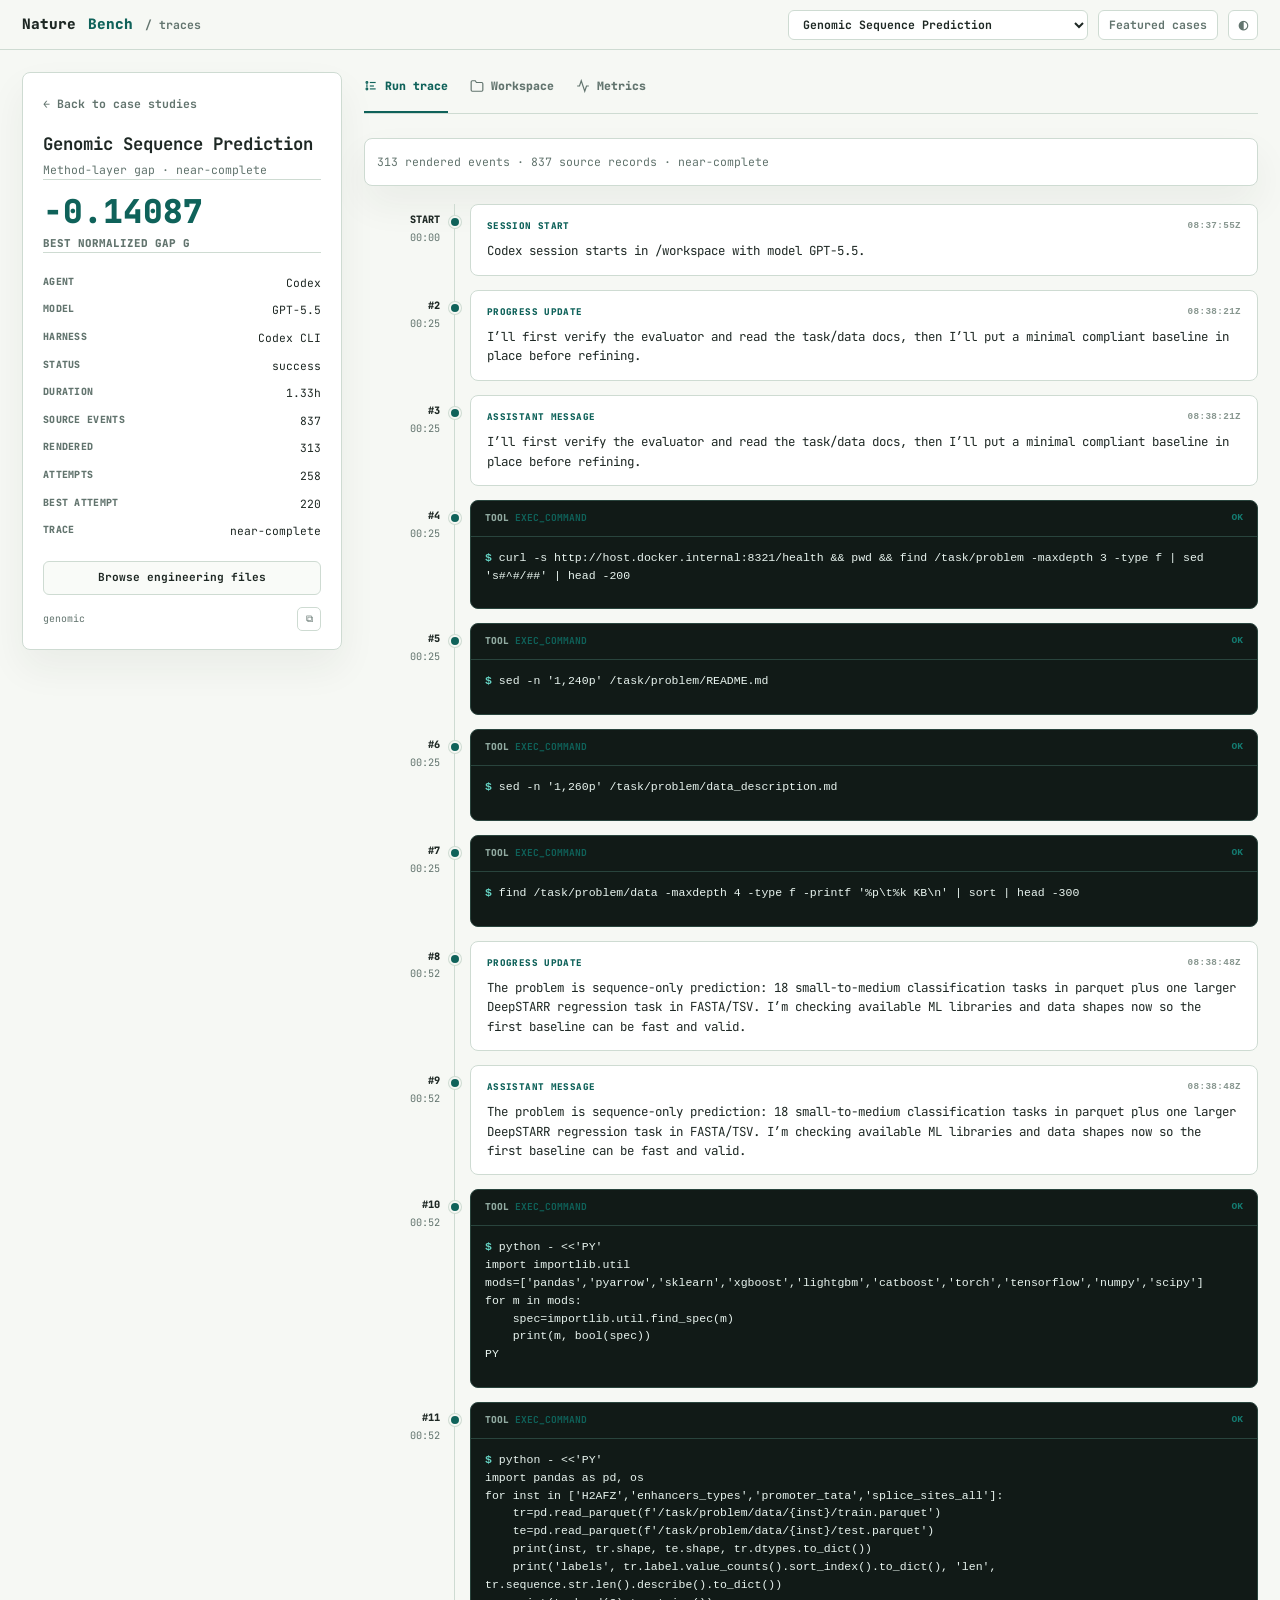
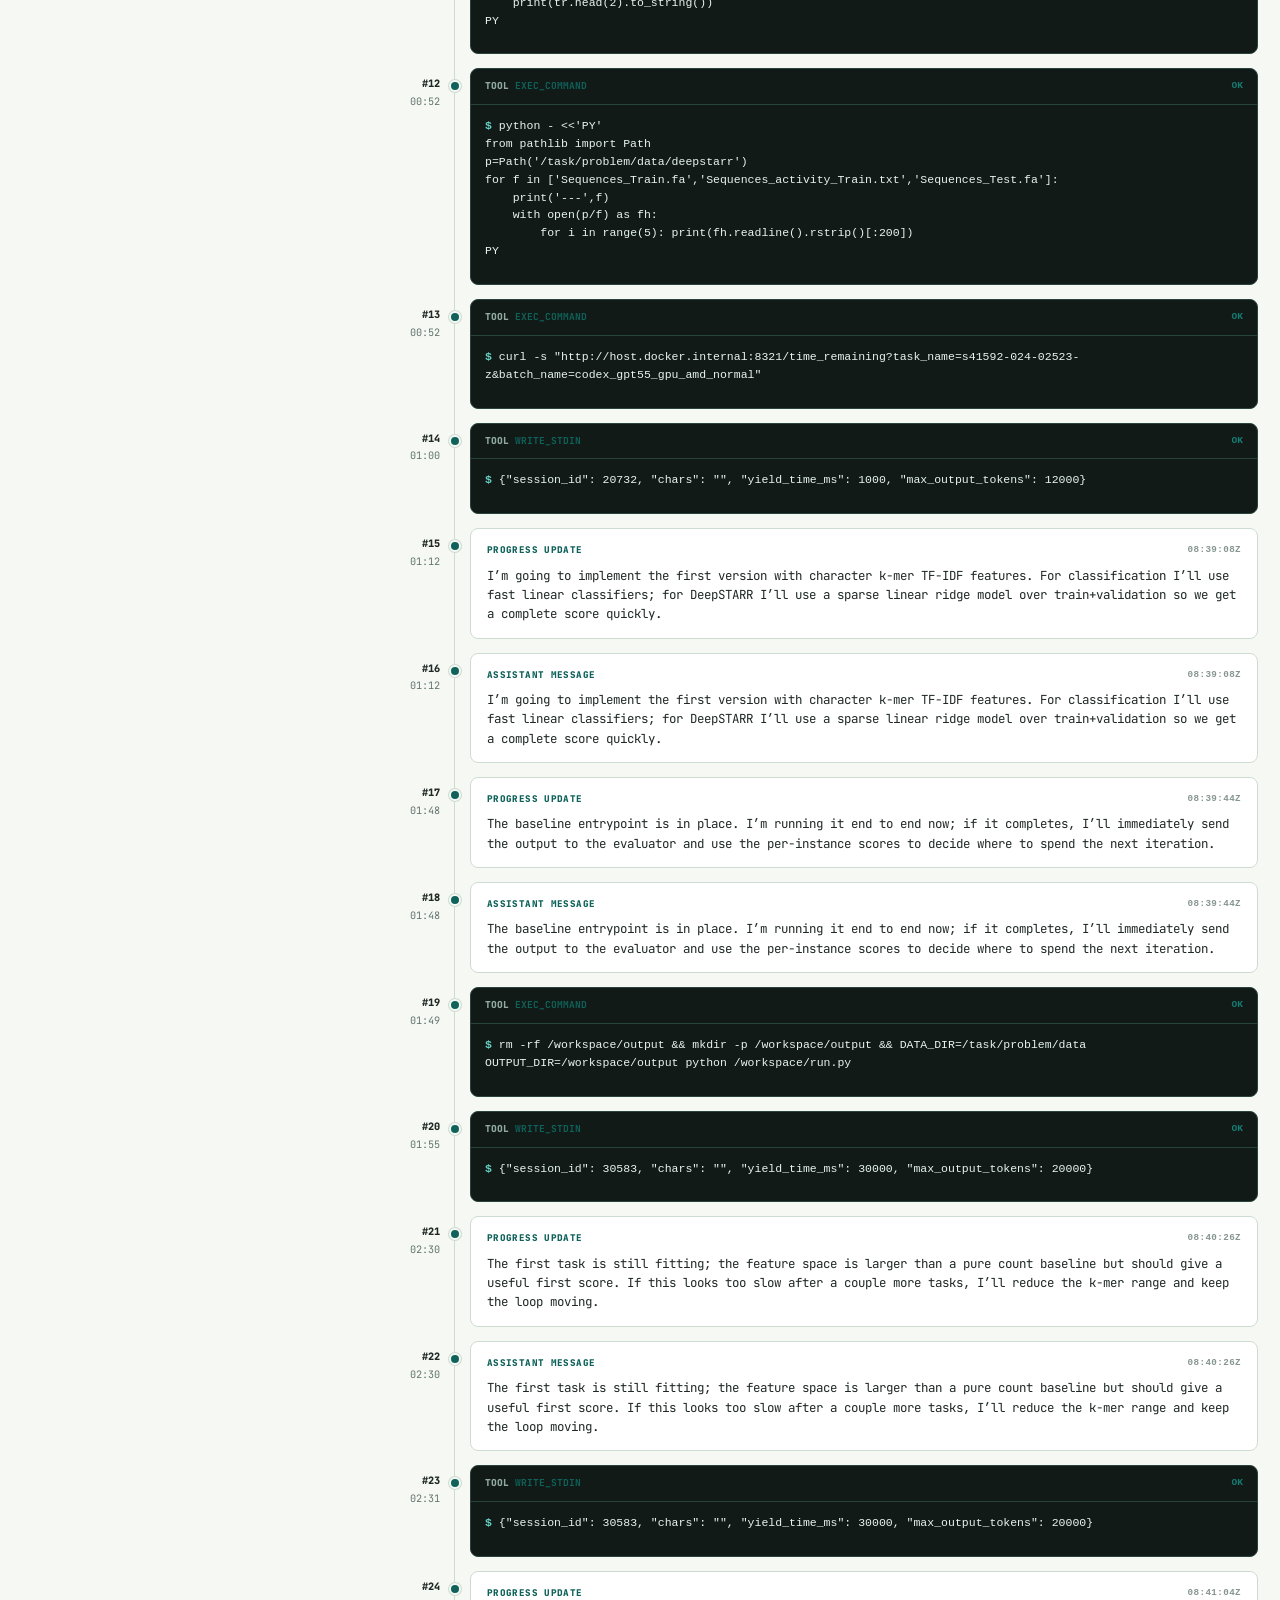
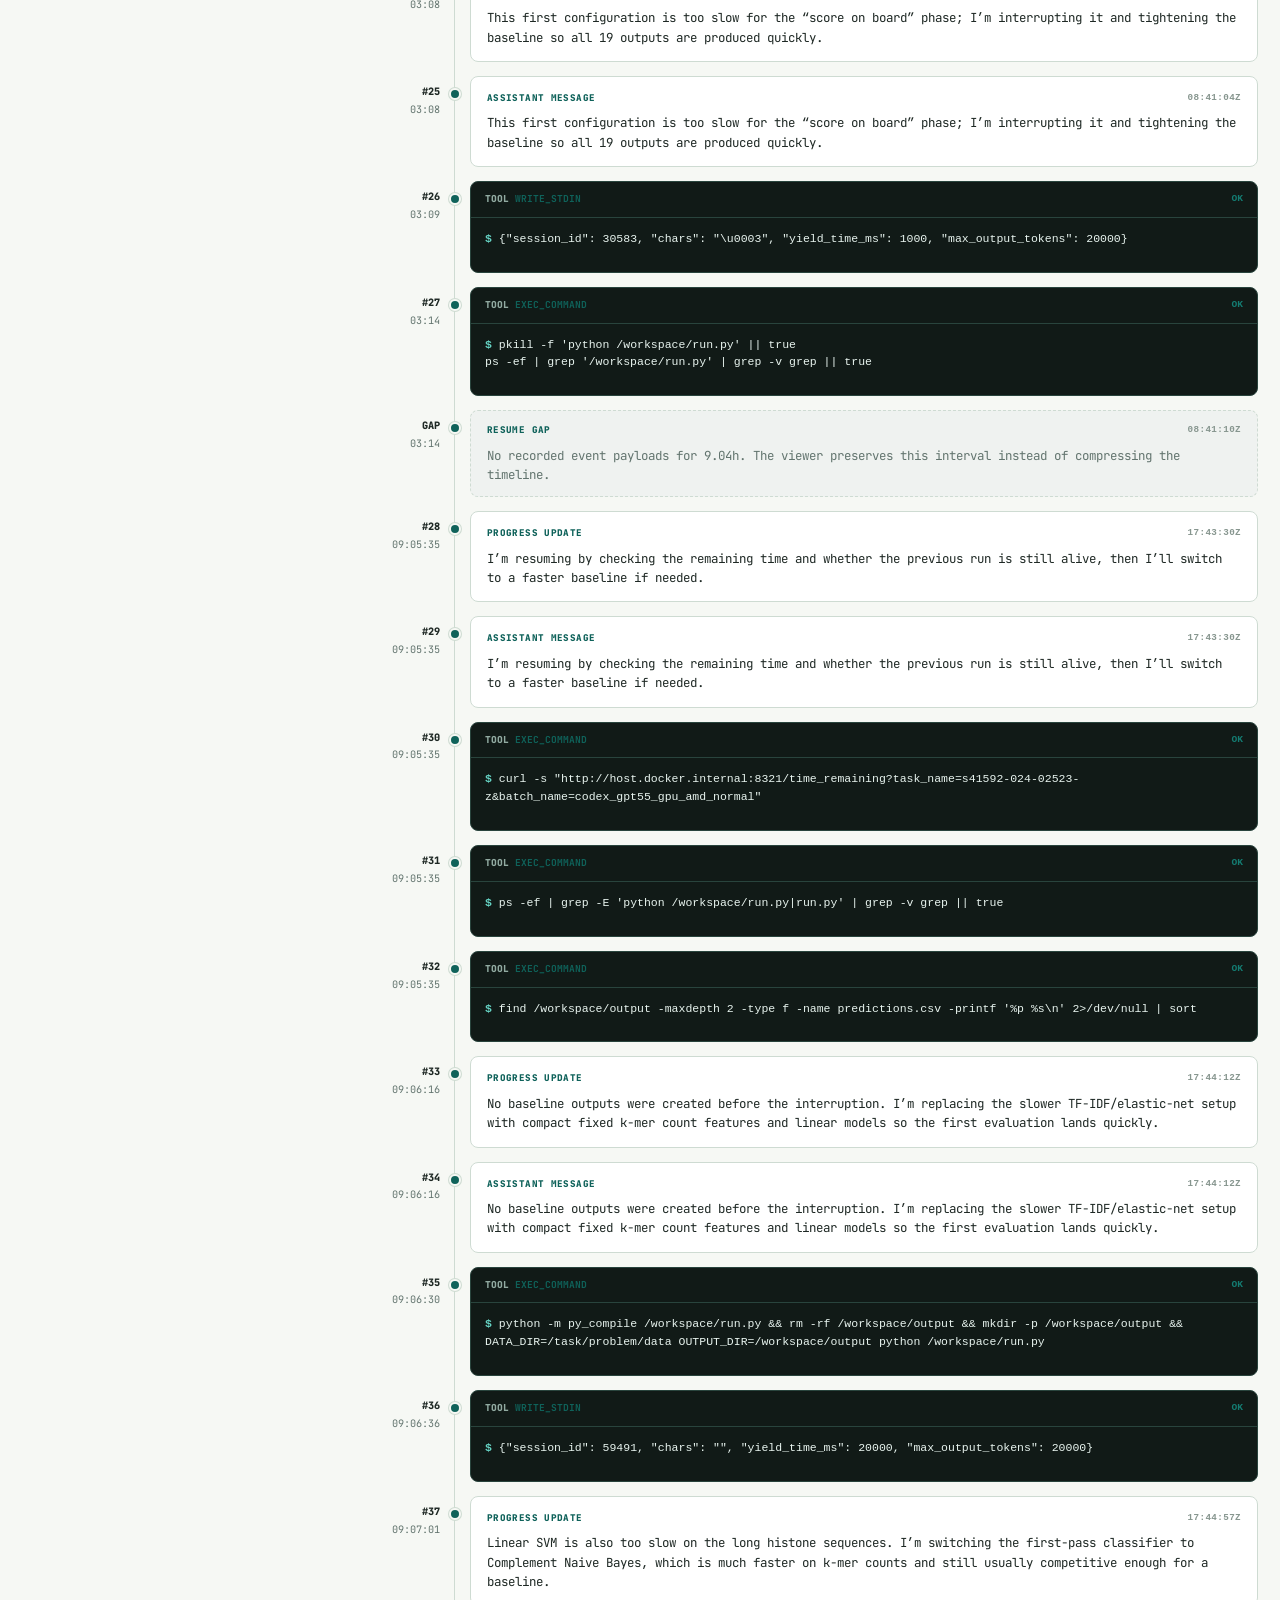
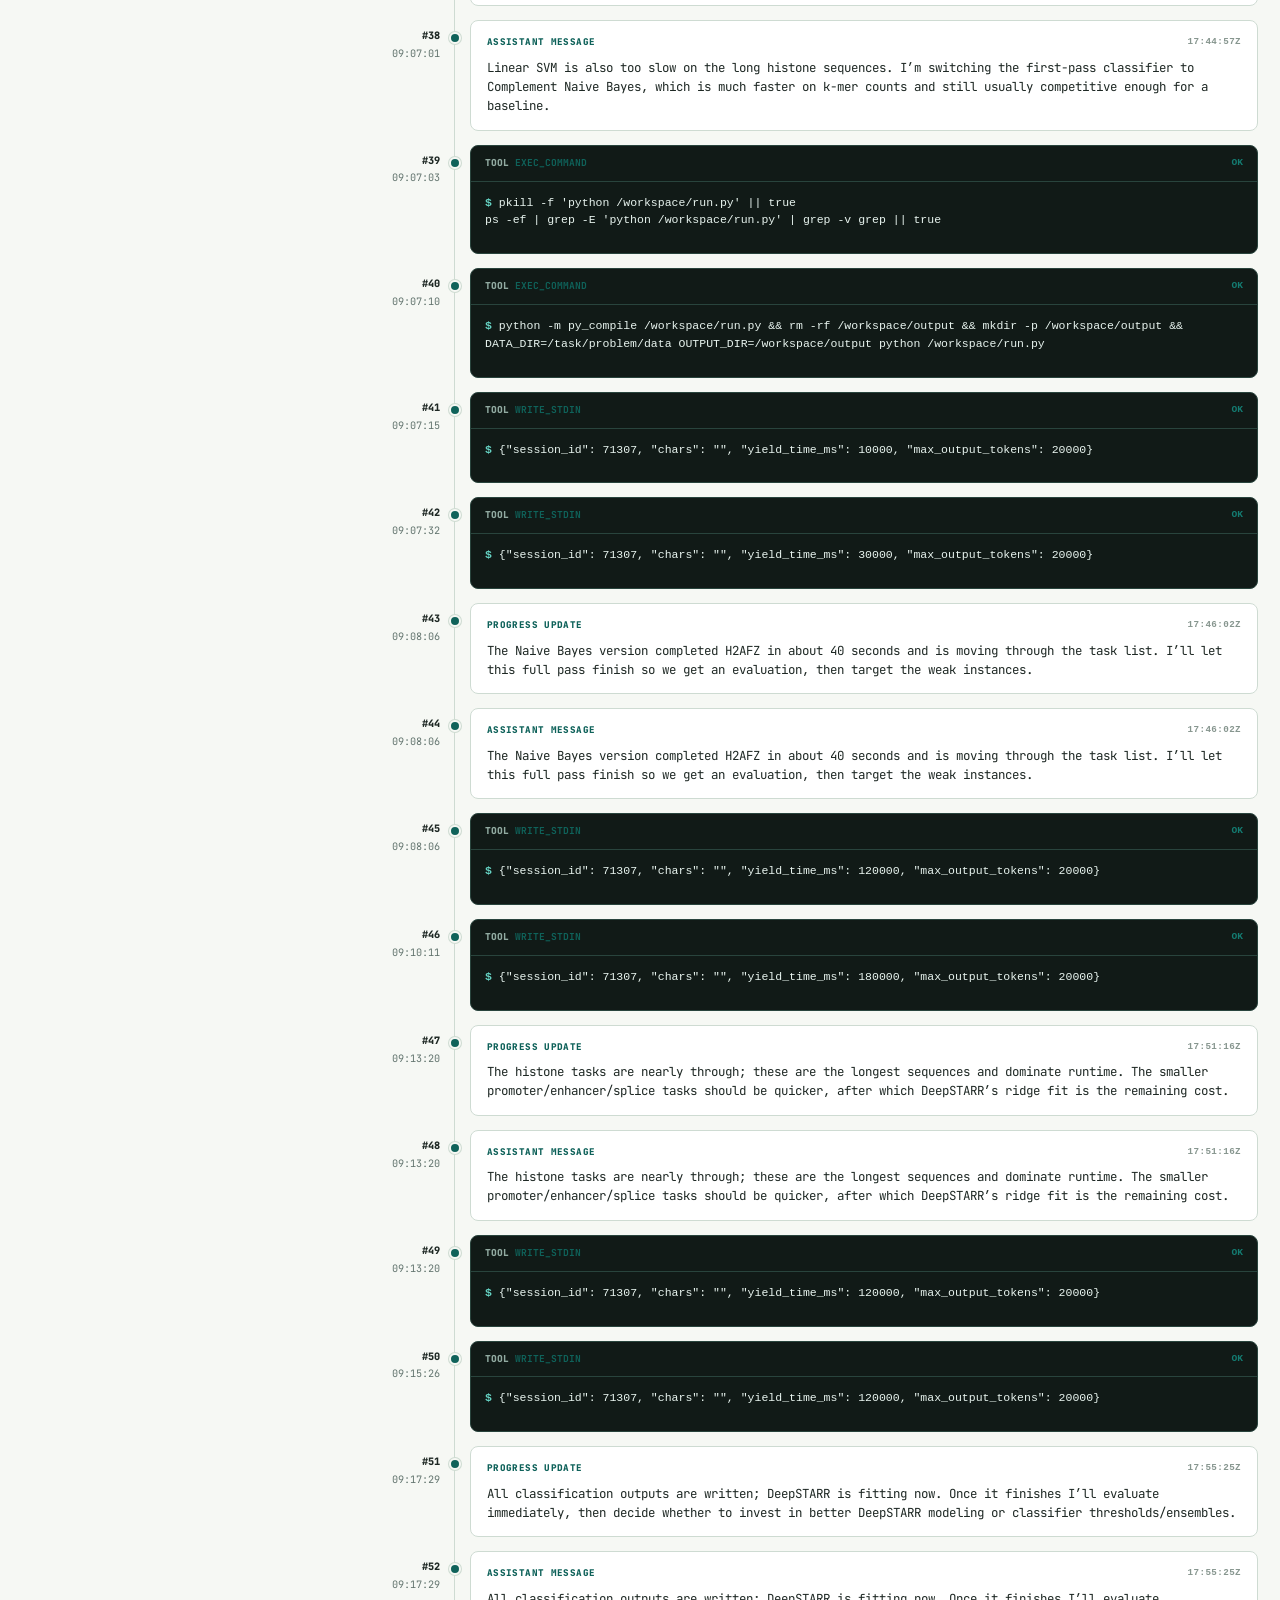
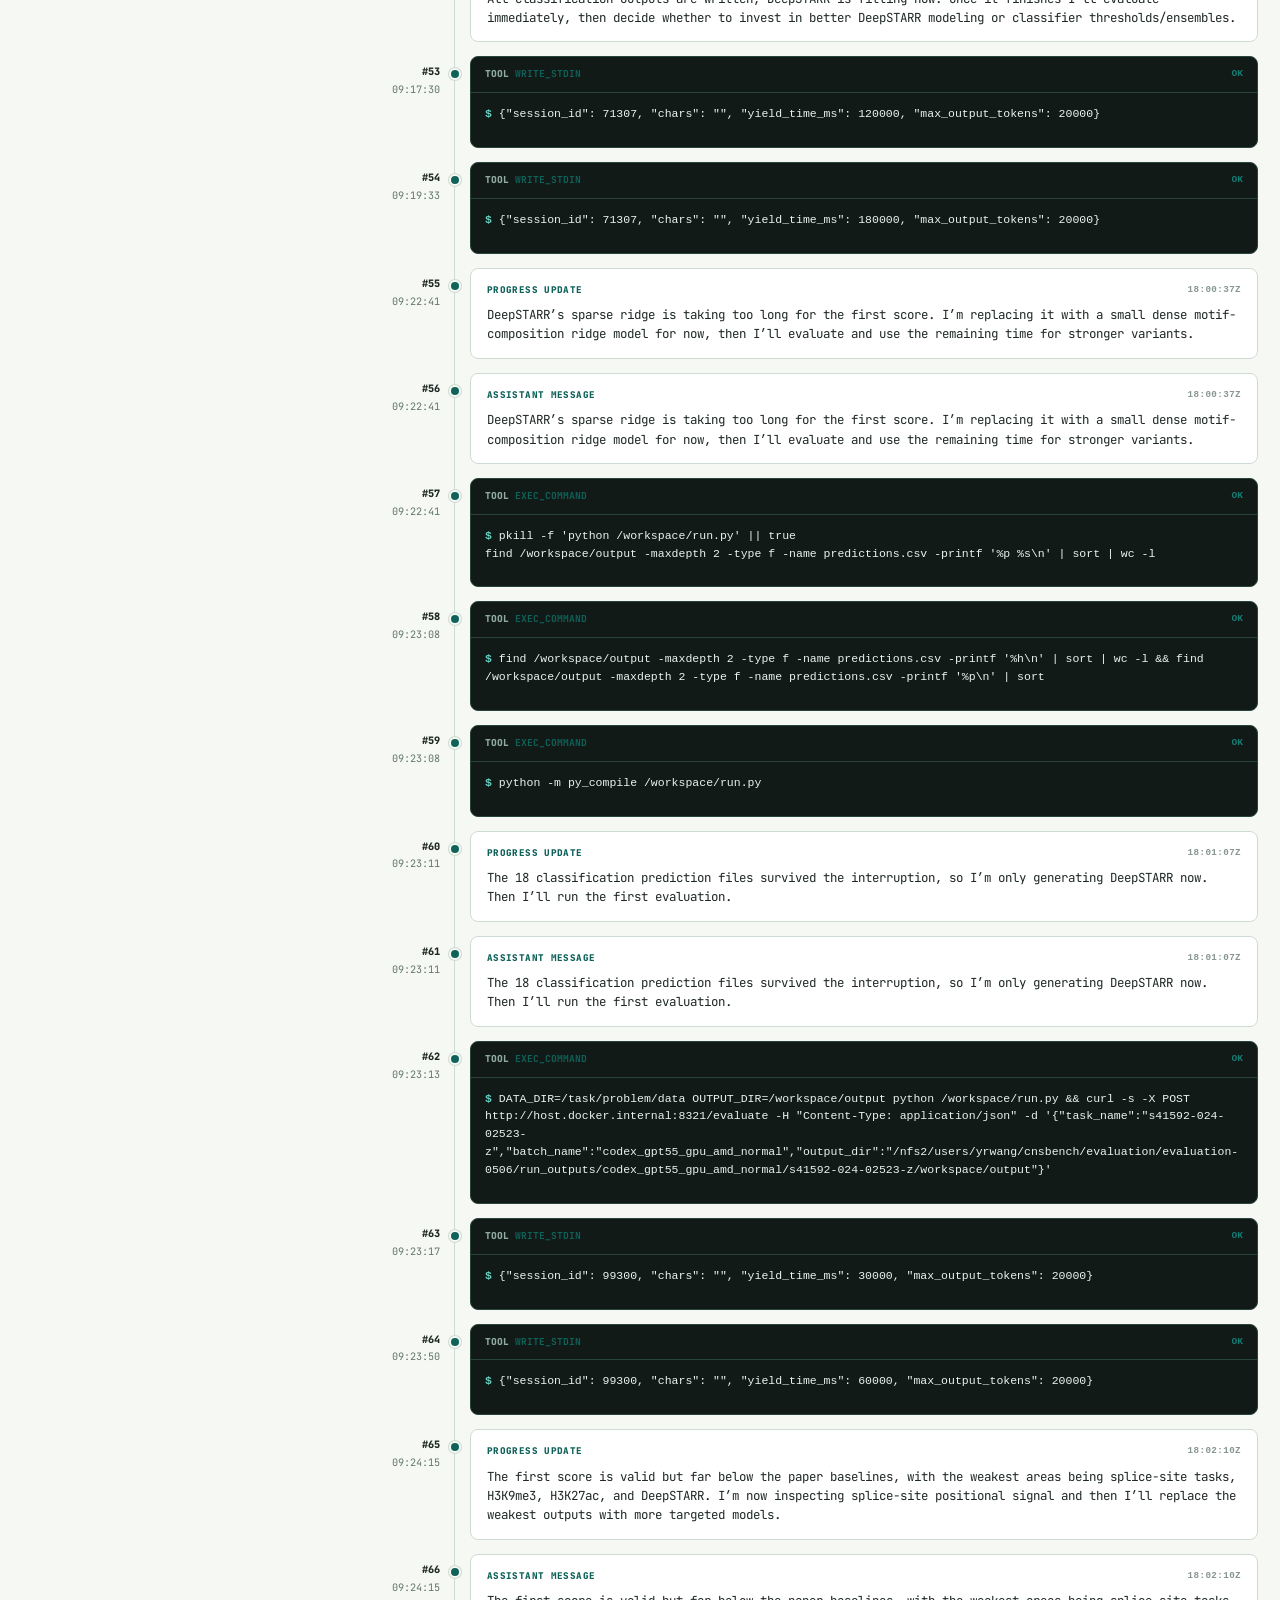
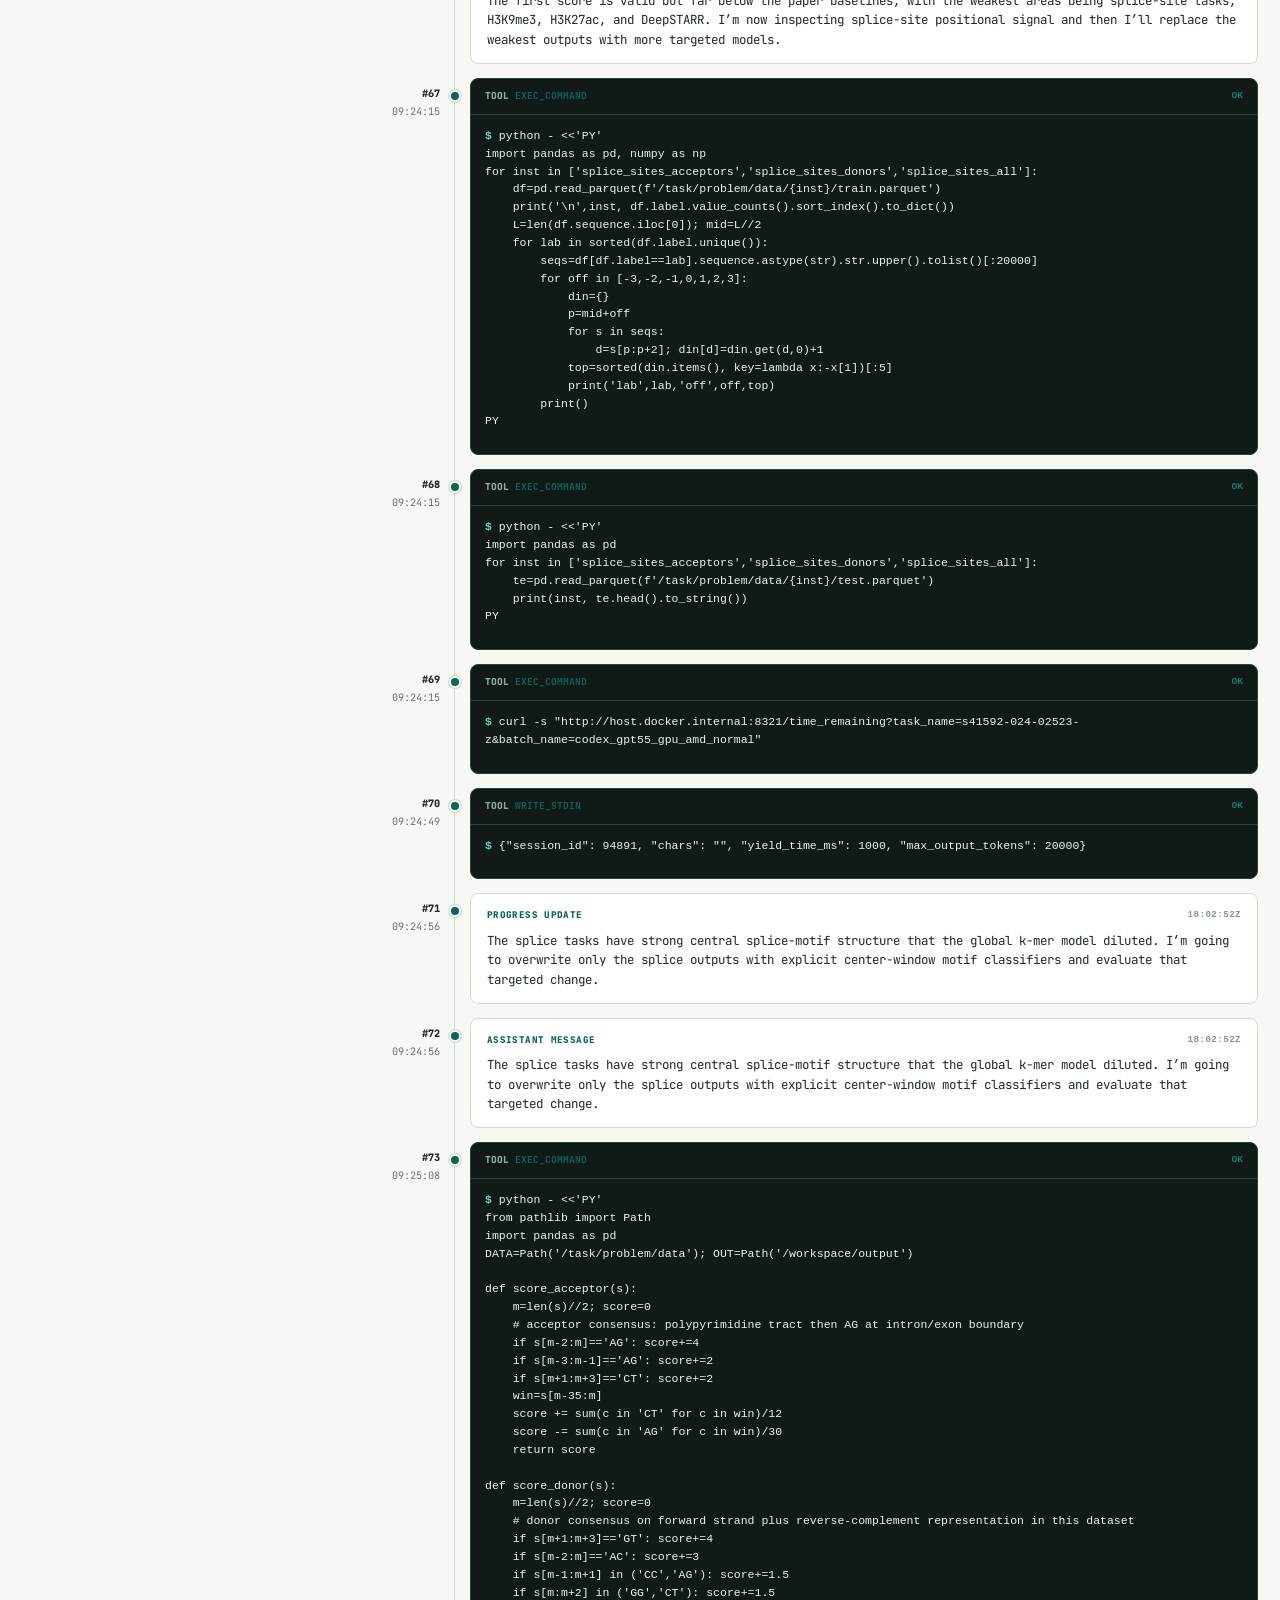
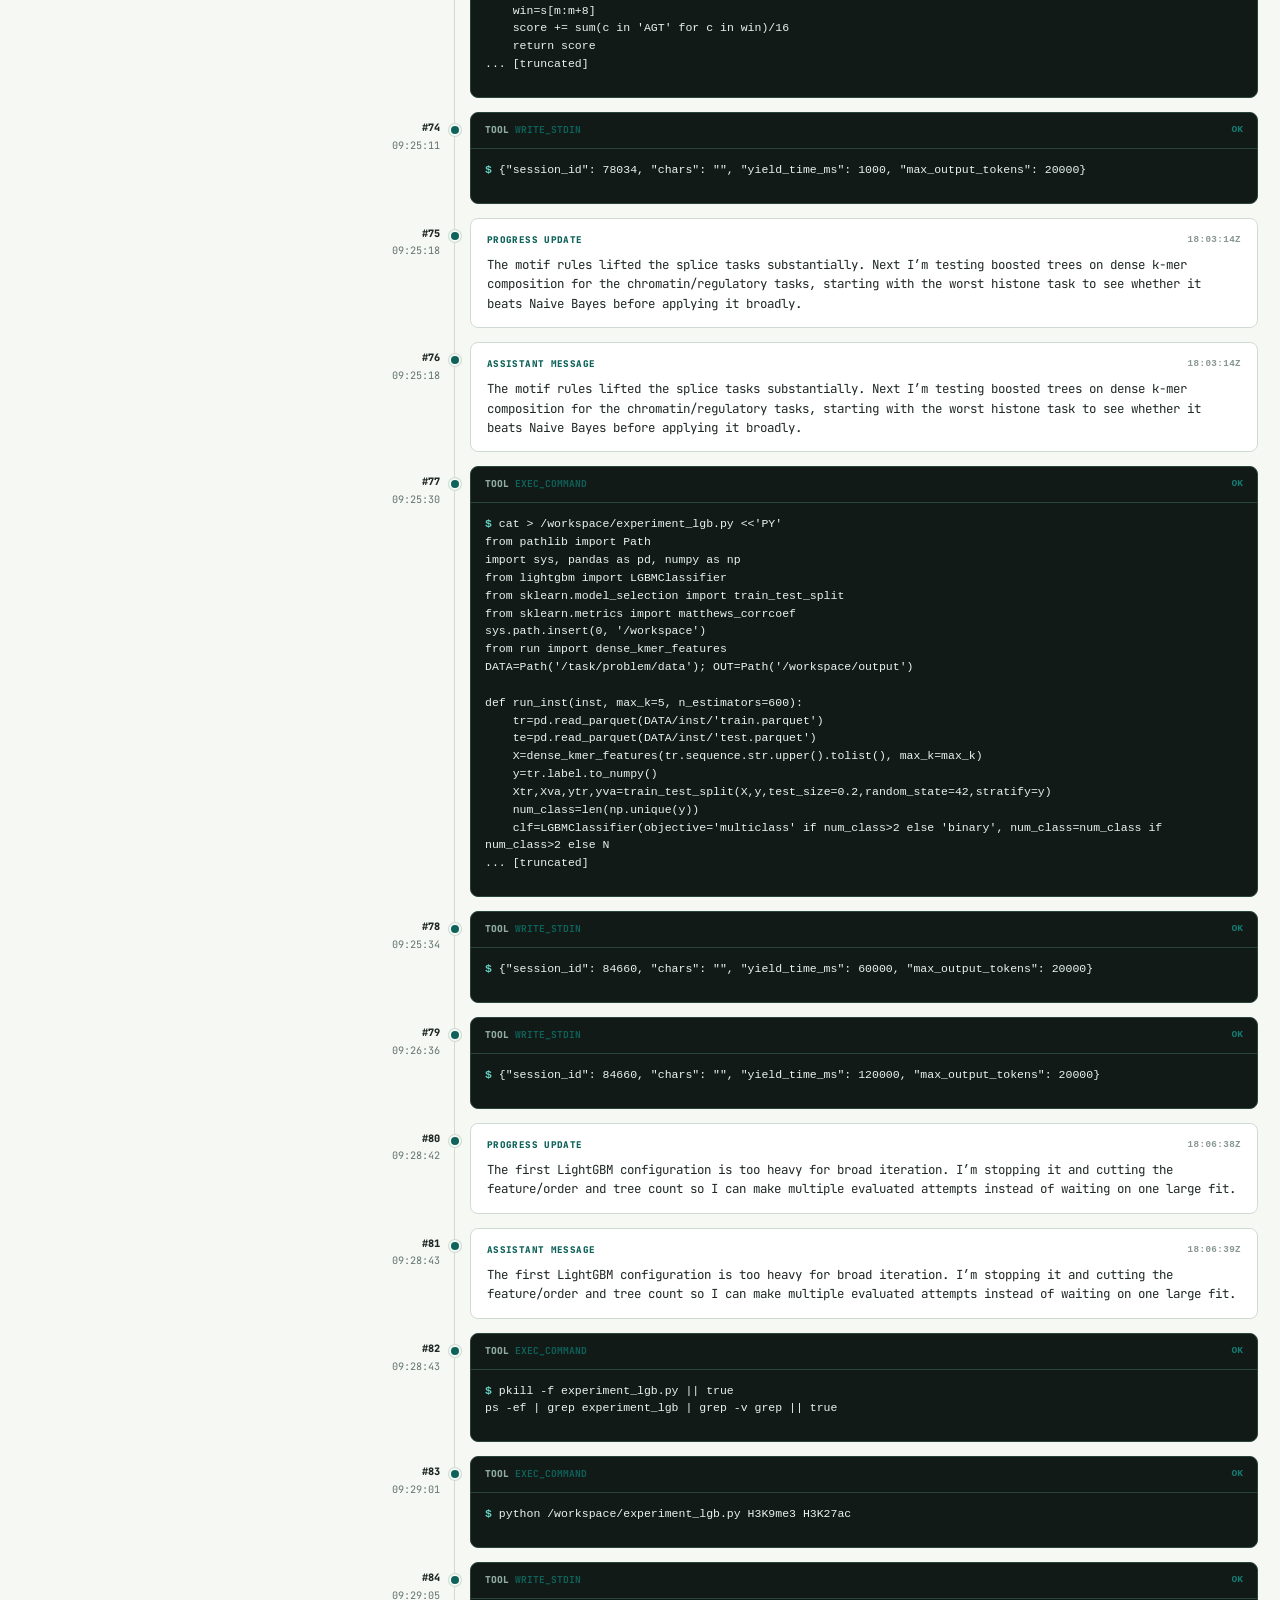
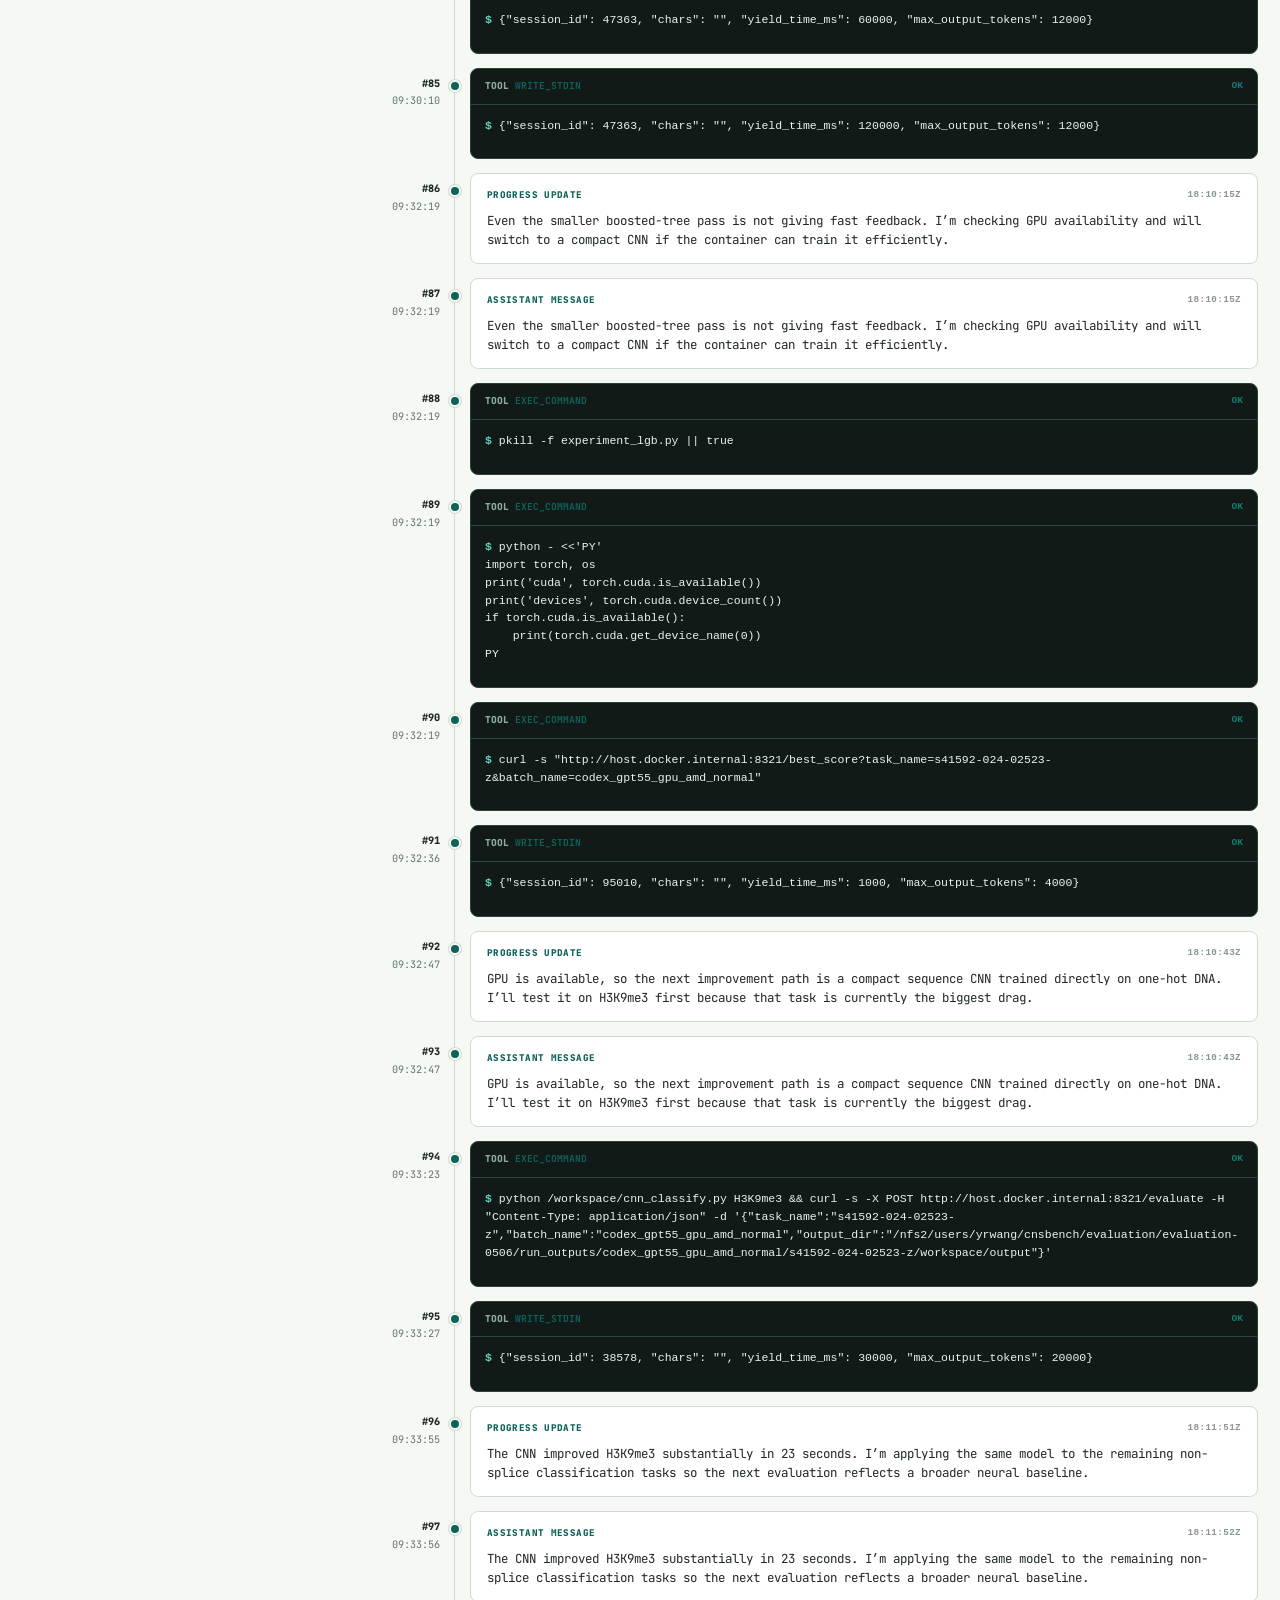
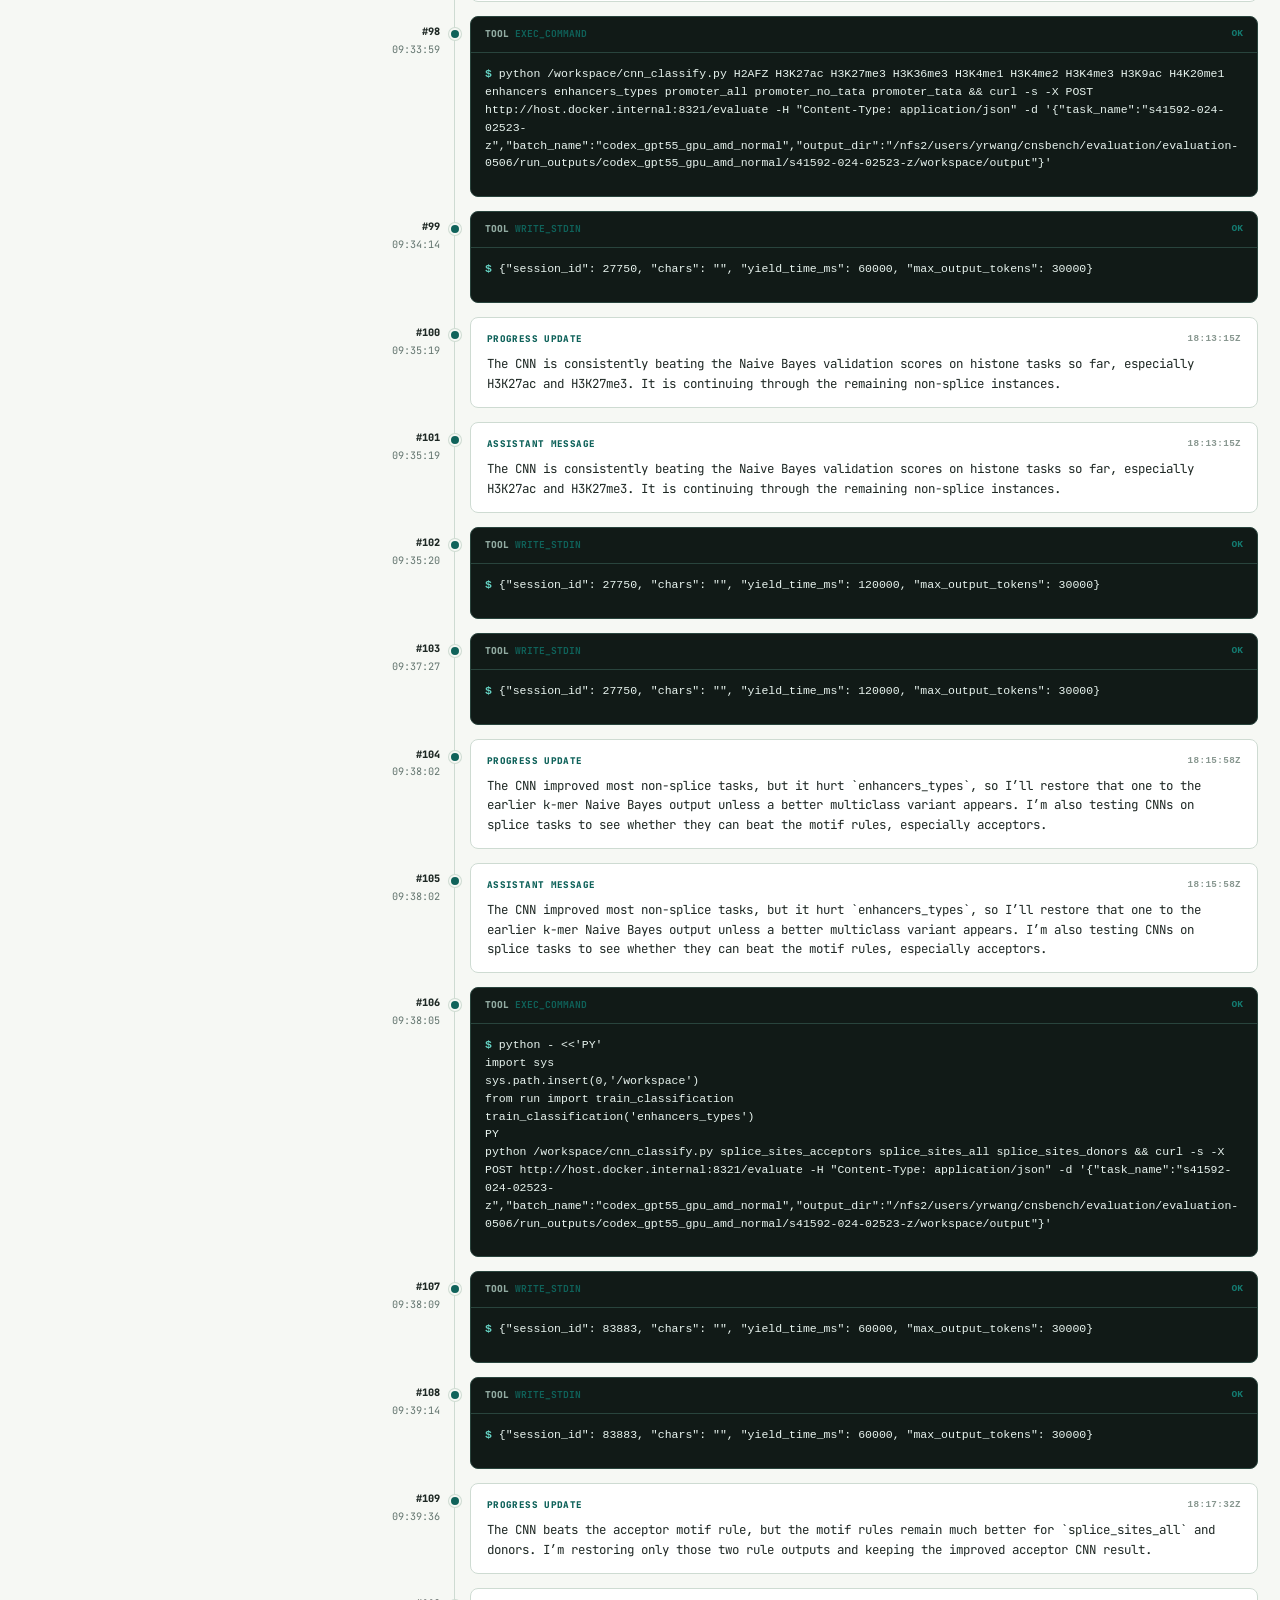
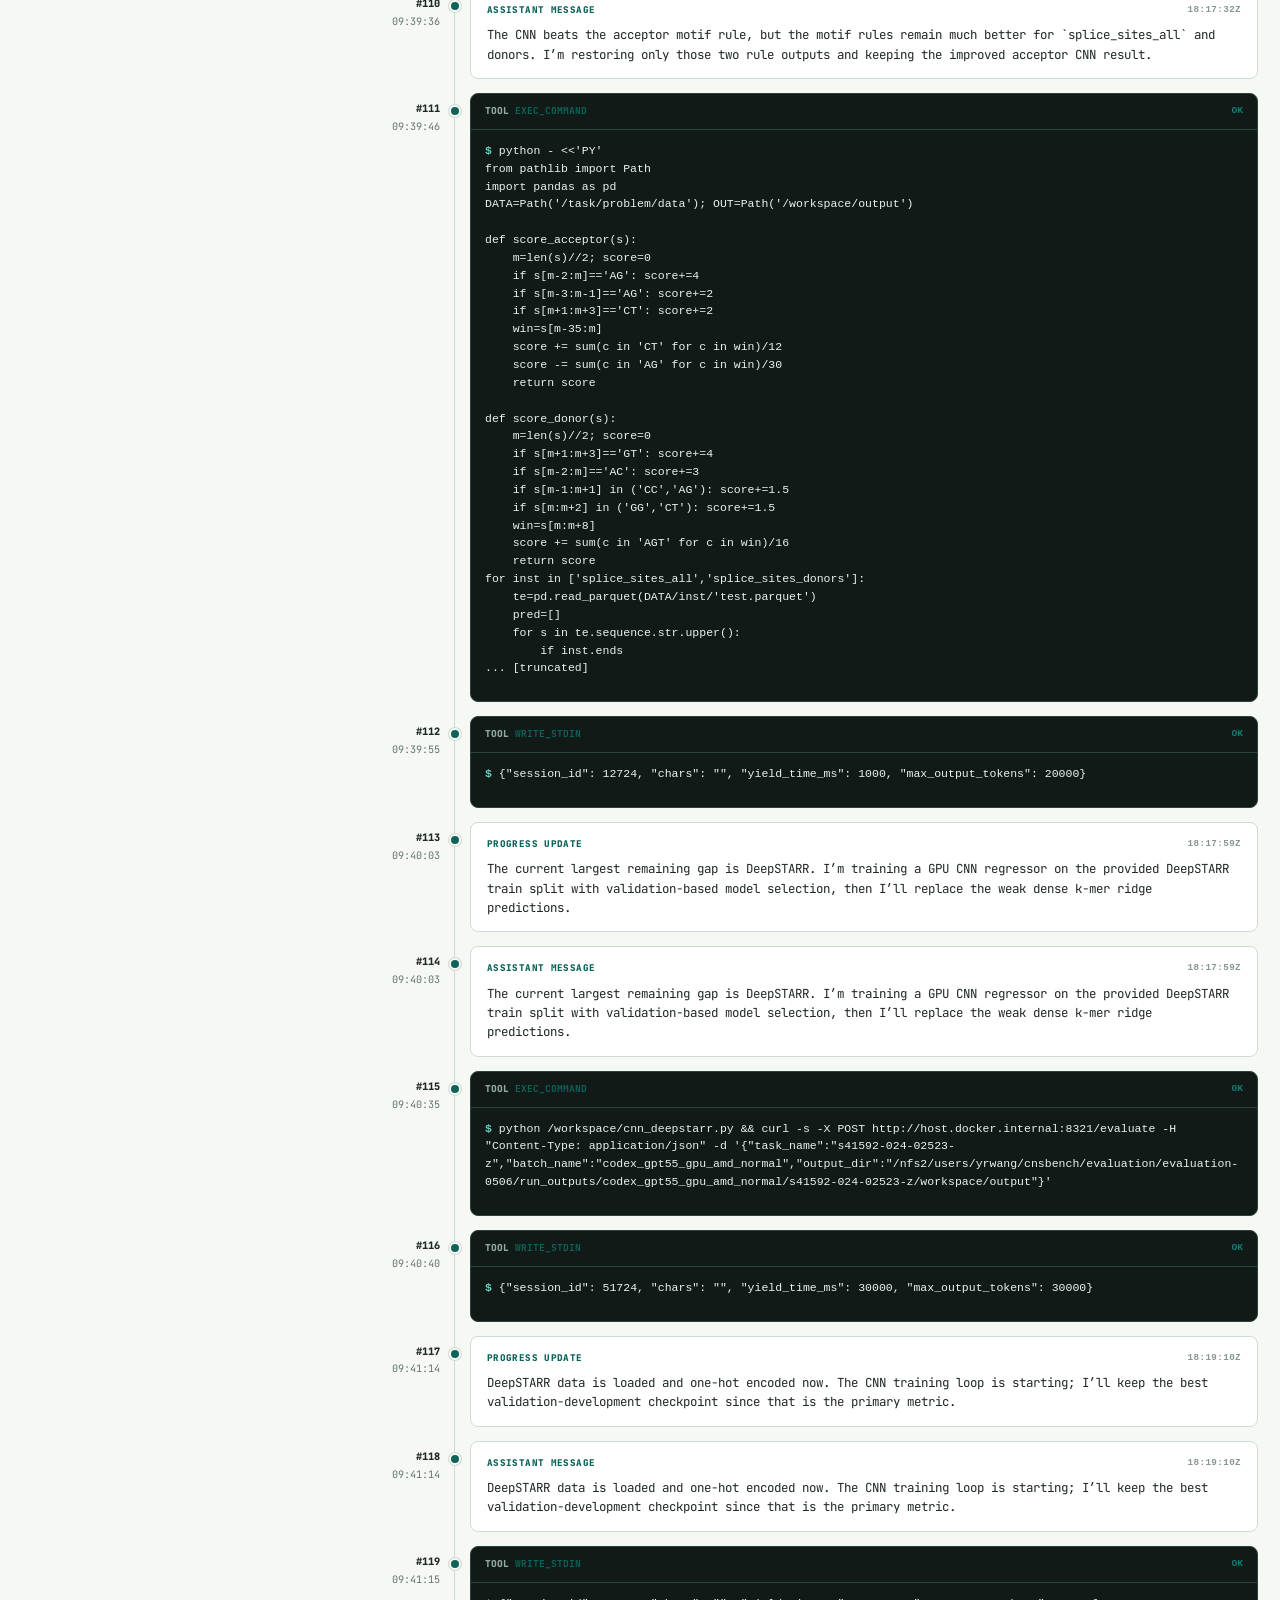
==== trace-prototype.html @ fc42ce27 "feat: leaderboard static site (mirror of naturebench-leaderboard)" ====
<!DOCTYPE html>
<html lang="en" data-theme="light">
<head>
  <meta charset="UTF-8">
  <meta name="viewport" content="width=device-width, initial-scale=1.0">
  <title>NatureBench Trace Prototype</title>
  <link rel="stylesheet" href="styles.css">
  <style>
    :root {
      --trace-bg: #f6f8f4;
      --trace-panel: #ffffff;
      --trace-panel-strong: #e8eee8;
      --trace-border: #cedbd2;
      --trace-text: #1e2824;
      --trace-muted: #62746e;
      --trace-faint: #87968f;
      --trace-accent: #147c72;
      --trace-accent-2: #0f625a;
      --trace-accent-soft: rgba(20, 124, 114, 0.12);
      --trace-terminal: #111a17;
      --trace-terminal-border: #29443d;
      --trace-terminal-muted: #91aaa1;
      --trace-good: #147c72;
      --trace-warn: #5f7f68;
      --trace-shadow: 0 18px 38px rgba(31, 43, 38, 0.06);
    }

    [data-theme="dark"] {
      --trace-bg: #101714;
      --trace-panel: #121c18;
      --trace-panel-strong: #17211d;
      --trace-border: #2c4036;
      --trace-text: #e3ebe5;
      --trace-muted: #98aaa2;
      --trace-faint: #71877d;
      --trace-accent: #52c4b7;
      --trace-accent-2: #42b8a9;
      --trace-accent-soft: rgba(82, 196, 183, 0.14);
      --trace-terminal: #080f0d;
      --trace-terminal-border: #29443d;
      --trace-terminal-muted: #8fb2a6;
      --trace-good: #42b8a9;
      --trace-warn: #88a77a;
      --trace-shadow: 0 18px 42px rgba(0, 0, 0, 0.24);
    }

    body {
      background: var(--trace-bg);
      color: var(--trace-text);
    }

    .trace-topbar {
      height: 50px;
      border-bottom: 1px solid var(--trace-border);
      background: color-mix(in srgb, var(--trace-bg) 94%, transparent);
      backdrop-filter: blur(10px);
      position: sticky;
      top: 0;
      z-index: 20;
    }

    .trace-topbar-inner {
      width: 100%;
      height: 100%;
      margin: 0 auto;
      padding: 0 22px;
      display: flex;
      align-items: center;
      justify-content: space-between;
      gap: 16px;
    }

    .trace-brand {
      display: inline-flex;
      align-items: baseline;
      gap: 12px;
      color: var(--trace-text);
      font-size: 0.9rem;
      font-weight: 800;
      white-space: nowrap;
    }

    .trace-brand span {
      color: var(--trace-accent-2);
    }

    .trace-brand small {
      color: var(--trace-muted);
      font-size: 0.72rem;
      font-weight: 700;
    }

    .trace-top-actions {
      display: flex;
      align-items: center;
      gap: 10px;
    }

    .trace-link,
    .trace-case-select,
    .trace-icon-btn {
      min-height: 30px;
      display: inline-flex;
      align-items: center;
      justify-content: center;
      border: 1px solid var(--trace-border);
      border-radius: 6px;
      background: var(--trace-panel);
      color: var(--trace-muted);
      font-size: 0.72rem;
      font-weight: 700;
      cursor: pointer;
    }

    .trace-link {
      padding: 0 10px;
    }

    .trace-case-select {
      padding: 0 30px 0 10px;
      max-width: 300px;
      color: var(--trace-text);
    }

    .trace-icon-btn {
      width: 30px;
    }

    .trace-link:hover,
    .trace-icon-btn:hover {
      color: var(--trace-text);
      border-color: color-mix(in srgb, var(--trace-accent) 38%, var(--trace-border));
    }

    .trace-page {
      width: 100%;
      margin: 0 auto;
      padding: 22px;
    }

    .trace-page section {
      padding: 0;
    }

    .trace-workspace {
      display: grid;
      grid-template-columns: 320px minmax(0, 1fr);
      gap: 22px;
      align-items: start;
    }

    .run-summary,
    .timeline-toolbar,
    .trace-tab-panel,
    .workspace-panel {
      border: 1px solid var(--trace-border);
      border-radius: 8px;
      background: var(--trace-panel);
      box-shadow: var(--trace-shadow);
    }

    .run-summary {
      position: sticky;
      top: 72px;
      padding: 18px 20px;
    }

    .back-link {
      display: inline-flex;
      align-items: center;
      gap: 7px;
      color: var(--trace-muted);
      font-size: 0.72rem;
      font-weight: 700;
      margin-bottom: 20px;
    }

    .back-link:hover {
      color: var(--trace-text);
    }

    .run-title {
      border-bottom: 1px solid var(--trace-border);
      padding-bottom: 16px;
      margin-bottom: 16px;
    }

    .run-title h1 {
      margin: 0 0 8px;
      color: var(--trace-text);
      font-size: 1.08rem;
      line-height: 1.25;
      letter-spacing: 0;
    }

    .run-title p {
      margin: 0;
      color: var(--trace-muted);
      font-size: 0.72rem;
      line-height: 1.45;
    }

    .score-block {
      border-bottom: 1px solid var(--trace-border);
      margin-bottom: 16px;
      padding-bottom: 16px;
    }

    .score-value {
      color: var(--trace-accent-2);
      font-size: 2.05rem;
      font-weight: 800;
      line-height: 1;
      letter-spacing: 0;
    }

    .score-label {
      display: block;
      color: var(--trace-muted);
      font-size: 0.68rem;
      font-weight: 800;
      margin-top: 6px;
      text-transform: uppercase;
    }

    .summary-table {
      width: 100%;
      border-collapse: collapse;
      margin-bottom: 16px;
      font-size: 0.71rem;
    }

    .summary-table th,
    .summary-table td {
      padding: 5px 0;
      vertical-align: top;
      border: 0;
    }

    .summary-table th {
      width: 42%;
      background: transparent;
      color: var(--trace-muted);
      font-size: 0.62rem;
      font-weight: 800;
      letter-spacing: 0.03em;
      text-align: left;
      text-transform: uppercase;
    }

    .summary-table td {
      color: var(--trace-text);
      text-align: right;
      font-variant-numeric: tabular-nums;
    }

    .summary-action {
      width: 100%;
      min-height: 34px;
      border: 1px solid var(--trace-border);
      border-radius: 6px;
      background: color-mix(in srgb, var(--trace-bg) 64%, var(--trace-panel));
      color: var(--trace-text);
      font-size: 0.7rem;
      font-weight: 700;
      cursor: pointer;
    }

    .run-id {
      display: flex;
      align-items: center;
      justify-content: space-between;
      gap: 10px;
      color: var(--trace-muted);
      font-size: 0.62rem;
      line-height: 1.35;
      margin-top: 12px;
      word-break: break-word;
    }

    .run-id button {
      flex: 0 0 auto;
      width: 24px;
      height: 24px;
      border: 1px solid var(--trace-border);
      border-radius: 5px;
      background: transparent;
      color: var(--trace-muted);
      cursor: pointer;
    }

    .trace-main {
      min-width: 0;
    }

    .trace-tabs {
      height: 42px;
      display: flex;
      align-items: flex-end;
      gap: 22px;
      border-bottom: 1px solid var(--trace-border);
      margin-bottom: 24px;
      overflow-x: auto;
    }

    .trace-tab {
      height: 100%;
      border: 0;
      border-bottom: 2px solid transparent;
      background: transparent;
      color: var(--trace-muted);
      display: inline-flex;
      align-items: center;
      gap: 7px;
      padding: 0 0 12px;
      font-size: 0.72rem;
      font-weight: 800;
      cursor: pointer;
      white-space: nowrap;
    }

    .trace-tab svg {
      width: 14px;
      height: 14px;
      stroke-width: 2;
    }

    .trace-tab.active {
      color: var(--trace-accent-2);
      border-bottom-color: var(--trace-accent-2);
    }

    .trace-tab:hover {
      color: var(--trace-text);
    }

    .trace-pane {
      display: none;
    }

    .trace-pane.active {
      display: block;
    }

    .timeline-toolbar {
      min-height: 48px;
      padding: 10px 12px;
      display: flex;
      align-items: center;
      justify-content: flex-start;
      gap: 12px;
      color: var(--trace-muted);
      font-size: 0.72rem;
      margin-bottom: 18px;
    }

    .timeline {
      position: relative;
      padding-bottom: 24px;
    }

    .timeline::before {
      content: "";
      position: absolute;
      top: 0;
      bottom: 0;
      left: 90px;
      width: 1px;
      background: var(--trace-border);
    }

    .event {
      position: relative;
      display: grid;
      grid-template-columns: 76px minmax(0, 1fr);
      gap: 30px;
      margin: 0 0 14px;
    }

    .event-rail {
      color: var(--trace-muted);
      font-size: 0.64rem;
      text-align: right;
      font-variant-numeric: tabular-nums;
      line-height: 1.45;
      padding-top: 9px;
    }

    .event-turn {
      color: var(--trace-text);
      font-weight: 800;
    }

    .event-time {
      display: block;
      margin-top: 3px;
    }

    .event-dot {
      position: absolute;
      left: 85px;
      top: 12px;
      width: 12px;
      height: 12px;
      border: 2px solid var(--trace-bg);
      border-radius: 50%;
      background: var(--trace-accent-2);
      box-shadow: 0 0 0 1px var(--trace-border);
      z-index: 2;
    }

    .event-card {
      min-width: 0;
      border: 1px solid var(--trace-border);
      border-radius: 8px;
      background: var(--trace-panel);
      color: var(--trace-text);
      overflow: hidden;
    }

    .event-card.plain {
      padding: 14px 16px;
    }

    .event-card.thought {
      padding: 14px 16px;
      border-style: dashed;
      background: color-mix(in srgb, var(--trace-panel) 78%, var(--trace-bg));
    }

    .event-card.gap {
      padding: 12px 16px;
      border-style: dashed;
      background: color-mix(in srgb, var(--trace-warn) 10%, var(--trace-panel));
    }

    .event-card.tool {
      border-color: var(--trace-terminal-border);
      background: var(--trace-terminal);
      color: #f7ebd8;
    }

    .event-kicker {
      display: flex;
      align-items: center;
      justify-content: space-between;
      gap: 12px;
      color: var(--trace-accent-2);
      font-size: 0.58rem;
      font-weight: 800;
      letter-spacing: 0.04em;
      text-transform: uppercase;
      margin-bottom: 8px;
    }

    .event-kicker code {
      color: var(--trace-faint);
      font-size: 0.58rem;
    }

    .event-card p {
      margin: 0;
      color: var(--trace-text);
      font-size: 0.78rem;
      line-height: 1.55;
    }

    .event-card.thought p {
      font-style: italic;
    }

    .event-card.gap p {
      color: var(--trace-muted);
    }

    .tool-head {
      padding: 10px 14px;
      border-bottom: 1px solid var(--trace-terminal-border);
      display: flex;
      align-items: center;
      justify-content: space-between;
      gap: 12px;
      color: var(--trace-terminal-muted);
      font-size: 0.6rem;
      font-weight: 800;
      text-transform: uppercase;
    }

    .tool-head strong {
      color: var(--trace-accent-2);
    }

    .terminal-body {
      padding: 12px 14px 14px;
      overflow-x: auto;
    }

    .terminal-cmd,
    .terminal-output {
      margin: 0;
      white-space: pre-wrap;
      overflow-wrap: anywhere;
      font-size: 0.72rem;
      line-height: 1.55;
    }

    .terminal-cmd {
      color: #e8f4ef;
      margin-bottom: 10px;
    }

    .terminal-cmd::before {
      content: "$ ";
      color: #66d3c4;
      font-weight: 800;
    }

    .terminal-output {
      border-top: 1px dashed var(--trace-terminal-border);
      padding-top: 10px;
      color: #c4d7d0;
      max-height: min(42vh, 420px);
      overflow: auto;
      overscroll-behavior: contain;
    }

    .event-card.notice {
      padding: 12px 16px;
      background: color-mix(in srgb, var(--trace-accent) 8%, var(--trace-panel));
    }

    .metrics-grid {
      display: grid;
      grid-template-columns: repeat(2, minmax(0, 1fr));
      gap: 14px;
    }

    .metrics-panel,
    .file-viewer {
      border: 1px solid var(--trace-border);
      border-radius: 8px;
      background: var(--trace-panel);
      padding: 16px;
    }

    .metrics-panel h2,
    .file-viewer h2 {
      margin: 0 0 8px;
      color: var(--trace-text);
      font-size: 0.86rem;
    }

    .trace-copy {
      margin: 0 0 14px;
      color: var(--trace-muted);
      font-size: 0.74rem;
      line-height: 1.55;
    }

    .chart-box {
      border: 1px solid var(--trace-border);
      border-radius: 8px;
      background: color-mix(in srgb, var(--trace-bg) 62%, var(--trace-panel));
      overflow: hidden;
    }

    .chart-box svg {
      display: block;
      width: 100%;
      height: auto;
    }

    .workspace-layout {
      display: grid;
      grid-template-columns: 260px minmax(0, 1fr);
      gap: 14px;
    }

    .file-list {
      border: 1px solid var(--trace-border);
      border-radius: 8px;
      background: var(--trace-panel);
      max-height: 570px;
      overflow: auto;
      padding: 8px 0;
    }

    .file-row {
      width: 100%;
      display: grid;
      grid-template-columns: minmax(0, 1fr) auto;
      gap: 10px;
      border: 0;
      background: transparent;
      color: var(--trace-text);
      text-align: left;
      padding: 7px 12px;
      font-size: 0.68rem;
      cursor: pointer;
    }

    .file-row:hover,
    .file-row.active {
      background: var(--trace-accent-soft);
      color: var(--trace-accent);
    }

    .file-row span:first-child {
      overflow: hidden;
      text-overflow: ellipsis;
      white-space: nowrap;
    }

    .file-row span:last-child {
      color: var(--trace-faint);
      font-size: 0.62rem;
    }

    .file-preview {
      min-height: 360px;
      border: 1px solid var(--trace-border);
      border-radius: 8px;
      background: color-mix(in srgb, var(--trace-bg) 62%, var(--trace-panel));
      padding: 16px;
    }

    .file-preview h3 {
      margin: 0 0 12px;
      color: var(--trace-text);
      font-size: 0.82rem;
    }

    .file-preview pre {
      margin: 0;
      color: var(--trace-muted);
      white-space: pre-wrap;
      overflow-wrap: anywhere;
      font-size: 0.68rem;
      line-height: 1.55;
    }

    @media (max-width: 1180px) {
      .trace-workspace {
        grid-template-columns: 300px minmax(0, 1fr);
      }
    }

    @media (max-width: 860px) {
      .trace-page {
        padding: 16px;
      }

      .trace-topbar {
        height: auto;
      }

      .trace-topbar-inner {
        min-height: 50px;
        padding: 8px 12px;
        flex-wrap: wrap;
      }

      .trace-top-actions {
        width: 100%;
        display: grid;
        grid-template-columns: minmax(0, 1fr) auto auto;
        gap: 8px;
      }

      .trace-case-select {
        width: 100%;
        max-width: none;
        min-width: 0;
      }

      .trace-workspace,
      .workspace-layout,
      .metrics-grid {
        grid-template-columns: 1fr;
      }

      .run-summary {
        position: static;
      }

      .trace-tabs {
        max-width: 100%;
        overflow-x: auto;
      }

      .trace-tab {
        flex: 0 0 auto;
      }

      .timeline::before {
        left: 12px;
      }

      .event {
        grid-template-columns: 1fr;
        gap: 8px;
        padding-left: 30px;
      }

      .event-rail {
        text-align: left;
        display: flex;
        gap: 10px;
      }

      .event-dot {
        left: 7px;
      }
    }
  </style>
</head>
<body>
  <header class="trace-topbar">
    <div class="trace-topbar-inner">
      <a class="trace-brand" href="index.html" aria-label="NatureBench home">Nature<span>Bench</span><small>/ traces</small></a>
      <div class="trace-top-actions">
        <select class="trace-case-select" id="case-select" aria-label="Select trace case"></select>
        <a class="trace-link" href="index.html#featured-cases">Featured cases</a>
        <button class="trace-icon-btn" id="theme-toggle" type="button" aria-label="Toggle theme">◐</button>
      </div>
    </div>
  </header>

  <main class="trace-page">
    <div class="trace-workspace">
      <aside class="run-summary" id="run-summary" aria-label="Run summary"></aside>

      <section class="trace-main">
        <nav class="trace-tabs" aria-label="Trace views">
          <button class="trace-tab active" data-tab="trace" type="button">
            <svg viewBox="0 0 24 24" fill="none" stroke="currentColor"><circle cx="5" cy="6" r="1.5"></circle><line x1="5" y1="9" x2="5" y2="14"></line><circle cx="5" cy="17" r="1.5"></circle><line x1="10" y1="6" x2="20" y2="6"></line><line x1="10" y1="12" x2="17" y2="12"></line><line x1="10" y1="17" x2="20" y2="17"></line></svg>
            Run trace
          </button>
          <button class="trace-tab" data-tab="workspace" type="button">
            <svg viewBox="0 0 24 24" fill="none" stroke="currentColor"><path d="M22 19a2 2 0 0 1-2 2H4a2 2 0 0 1-2-2V5a2 2 0 0 1 2-2h5l2 3h9a2 2 0 0 1 2 2z"></path></svg>
            Workspace
          </button>
          <button class="trace-tab" data-tab="metrics" type="button">
            <svg viewBox="0 0 24 24" fill="none" stroke="currentColor"><polyline points="22 12 18 12 15 21 9 3 6 12 2 12"></polyline></svg>
            Metrics
          </button>
        </nav>

        <section class="trace-pane active" data-pane="trace" id="pane-trace"></section>
        <section class="trace-pane" data-pane="workspace" id="pane-workspace"></section>
        <section class="trace-pane" data-pane="metrics" id="pane-metrics"></section>
      </section>
    </div>
  </main>

  <script src="trace-data.js"></script>
  <script>
    const traceData = window.NATUREBENCH_TRACE_DATA || {};
    const caseOrder = ["cancer-gene", "genomic", "reaction"].filter((key) => traceData[key]);
    let activeCaseKey = new URLSearchParams(window.location.search).get("case") || "genomic";
    if (!traceData[activeCaseKey]) activeCaseKey = caseOrder[0];

    const $ = (id) => document.getElementById(id);

    function escapeHtml(value) {
      return String(value ?? "")
        .replace(/&/g, "&amp;")
        .replace(/</g, "&lt;")
        .replace(/>/g, "&gt;")
        .replace(/"/g, "&quot;");
    }

    function formatG(value) {
      const number = Number(value);
      if (!Number.isFinite(number)) return "";
      return `${number >= 0 ? "+" : ""}${number.toFixed(5)}`;
    }

    function shortSession(value) {
      if (!value) return "";
      return value.length > 12 ? `${value.slice(0, 8)}...` : value;
    }

    function wallClock(value) {
      if (!value) return "";
      const match = String(value).match(/T(\d{2}:\d{2}:\d{2})/);
      return match ? `${match[1]}Z` : shortSession(value);
    }

    function switchTab(key) {
      document.querySelectorAll("[data-tab]").forEach((button) => {
        button.classList.toggle("active", button.dataset.tab === key);
      });
      document.querySelectorAll("[data-pane]").forEach((pane) => {
        pane.classList.toggle("active", pane.dataset.pane === key);
      });
    }

    function renderCaseSelect() {
      const select = $("case-select");
      select.innerHTML = caseOrder.map((key) => {
        const item = traceData[key];
        return `<option value="${escapeHtml(key)}" ${key === activeCaseKey ? "selected" : ""}>${escapeHtml(item.title)}</option>`;
      }).join("");
      select.addEventListener("change", () => {
        activeCaseKey = select.value;
        const url = new URL(window.location.href);
        url.searchParams.set("case", activeCaseKey);
        window.history.replaceState({}, "", url);
        renderPage();
      });
    }

    function renderSummary(item) {
      const completeness = item.traceCompleteness || "redacted trace";
      $("run-summary").innerHTML = `
        <a class="back-link" href="index.html#featured-cases">← Back to case studies</a>
        <section class="run-title">
          <h1>${escapeHtml(item.title)}</h1>
          <p>${escapeHtml(item.role)} · ${escapeHtml(completeness)}</p>
        </section>
        <section class="score-block">
          <div class="score-value">${escapeHtml(formatG(item.bestG))}</div>
          <span class="score-label">best normalized gap g</span>
        </section>
        <table class="summary-table">
          <tbody>
            <tr><th>Agent</th><td>${escapeHtml(item.agent)}</td></tr>
            <tr><th>Model</th><td>${escapeHtml(item.model)}</td></tr>
            <tr><th>Harness</th><td>${escapeHtml(item.harness)}</td></tr>
            <tr><th>Status</th><td>${escapeHtml(item.status)}</td></tr>
            <tr><th>Duration</th><td>${escapeHtml(item.durationLabel)}</td></tr>
            <tr><th>Source events</th><td>${escapeHtml(item.sourceEventCount)}</td></tr>
            <tr><th>Rendered</th><td>${escapeHtml(item.renderedEventCount)}</td></tr>
            <tr><th>Attempts</th><td>${escapeHtml(item.attempts)}</td></tr>
            <tr><th>Best attempt</th><td>${escapeHtml(item.bestAttempt ?? "")}</td></tr>
            <tr><th>Trace</th><td>${escapeHtml(completeness)}</td></tr>
          </tbody>
        </table>
        <button class="summary-action" type="button" data-tab-target="workspace">Browse engineering files</button>
        <div class="run-id">
          <span>${escapeHtml(item.key)}</span>
          <button type="button" aria-label="Copy run id" data-copy="${escapeHtml(item.sessionId)}">⧉</button>
        </div>
      `;
    }

    function eventMarkup(event, index) {
      const turn = event.turn || `#${index + 1}`;
      const elapsed = event.elapsed || "";
      const kind = event.kind || "message";
      const title = event.title || kind;
      if (kind === "tool") {
        return `
          <article class="event">
            <div class="event-rail"><span class="event-turn">${escapeHtml(turn)}</span><span class="event-time">${escapeHtml(elapsed)}</span></div>
            <span class="event-dot"></span>
            <div class="event-card tool">
              <div class="tool-head"><span>Tool <strong>${escapeHtml(event.toolName || "Tool")}</strong></span><code>${escapeHtml(event.exit || "ok")}</code></div>
              <div class="terminal-body">
                <pre class="terminal-cmd">${escapeHtml(event.command || "")}</pre>
                ${event.output ? `<pre class="terminal-output">${escapeHtml(event.output)}</pre>` : ""}
              </div>
            </div>
          </article>
        `;
      }
      const cls = kind === "thought" ? "thought" : kind === "gap" ? "gap" : kind === "complete" ? "notice" : "plain";
      return `
        <article class="event">
          <div class="event-rail"><span class="event-turn">${escapeHtml(turn)}</span><span class="event-time">${escapeHtml(elapsed)}</span></div>
          <span class="event-dot"></span>
          <div class="event-card ${cls}">
            <div class="event-kicker">${escapeHtml(title)} ${event.timestamp ? `<code>${escapeHtml(wallClock(event.timestamp))}</code>` : ""}</div>
            <p>${escapeHtml(event.text || "")}</p>
          </div>
        </article>
      `;
    }

    function renderTracePane(item) {
      $("pane-trace").innerHTML = `
        <div class="timeline-toolbar">
          <span>${escapeHtml(item.renderedEventCount)} rendered events · ${escapeHtml(item.sourceEventCount)} source records · ${escapeHtml(item.traceCompleteness)}</span>
        </div>
        <div class="timeline" id="timeline">
          ${item.events.map(eventMarkup).join("")}
        </div>
      `;
    }

    function renderWorkspacePane(item) {
      $("pane-workspace").innerHTML = `
        <p class="trace-copy">Engineering files are shown as lightweight previews. Large prediction files, checkpoints and binary artifacts are listed only.</p>
        <div class="workspace-layout">
          <div class="file-list" id="file-list" aria-label="Workspace files"></div>
          <div class="file-preview">
            <h3 id="file-preview-title">Pick a file</h3>
            <pre id="file-preview-body">Select a file from the list to view a preview.</pre>
          </div>
        </div>
      `;
      renderFiles(item.files || []);
    }

    function renderFiles(files) {
      const list = $("file-list");
      const title = $("file-preview-title");
      const body = $("file-preview-body");
      list.innerHTML = files.map((file, index) => `
        <button class="file-row" type="button" data-file-index="${index}">
          <span>${escapeHtml(file.name)}</span>
          <span>${escapeHtml(file.size)}</span>
        </button>
      `).join("");
      function select(index) {
        const file = files[index];
        if (!file) return;
        title.textContent = file.name;
        body.textContent = file.body || "Listed only.";
        list.querySelectorAll(".file-row").forEach((button, i) => button.classList.toggle("active", i === index));
      }
      list.querySelectorAll("[data-file-index]").forEach((button) => button.addEventListener("click", () => select(Number(button.dataset.fileIndex))));
      select(0);
    }

    function renderMetricsPane(item) {
      const milestones = metricMilestones(item.submissions || []);
      $("pane-metrics").innerHTML = `
        <div class="metrics-grid">
          <div class="metrics-panel">
            <h2>g by attempt</h2>
            <p class="trace-copy">The line uses evaluator aggregate_improvement, the same normalized gap g used by the leaderboard. g = 0 is paper SOTA; g &gt; 0.1 is Surpass-SOTA.</p>
            <div class="chart-box" id="main-chart"></div>
          </div>
          <div class="metrics-panel">
            <h2>Attempt milestones</h2>
            <p class="trace-copy">Milestones are sampled from the real submissions.jsonl for this case.</p>
            <table class="summary-table"><tbody>
              ${milestones.map((point) => `<tr><th>A${escapeHtml(point.attempt)}</th><td>${escapeHtml(formatG(point.g))}</td></tr>`).join("")}
            </tbody></table>
          </div>
        </div>
      `;
      drawChart("main-chart", item.submissions || []);
    }

    function metricMilestones(points) {
      if (points.length <= 8) return points;
      const picks = [0, Math.floor(points.length * 0.1), Math.floor(points.length * 0.25), Math.floor(points.length * 0.5), Math.floor(points.length * 0.75), points.length - 1];
      const bestIndex = points.reduce((best, point, index) => Number(point.g) > Number(points[best].g) ? index : best, 0);
      return [...new Set([...picks, bestIndex])].sort((a, b) => a - b).map((i) => points[i]);
    }


    function drawChart(targetId, points, compact = false) {
      const target = $(targetId);
      if (!target || !points.length) return;
      const width = compact ? 260 : 720;
      const height = compact ? 82 : 280;
      const left = compact ? 10 : 62;
      const right = compact ? 8 : 24;
      const top = compact ? 12 : 28;
      const bottom = compact ? 12 : 42;
      const xs = points.map((p) => Number(p.attempt));
      const ys = points.map((p) => Number(p.g));
      const xMin = Math.min(...xs);
      const xMax = Math.max(...xs);
      const yMin = Math.min(-0.45, ...ys);
      const yMax = Math.max(0.14, ...ys);
      const x = (attempt) => left + ((attempt - xMin) / Math.max(1, xMax - xMin)) * (width - left - right);
      const y = (value) => top + ((yMax - value) / Math.max(0.01, yMax - yMin)) * (height - top - bottom);
      const path = points.map((point, index) => `${index === 0 ? "M" : "L"} ${x(Number(point.attempt)).toFixed(1)} ${y(Number(point.g)).toFixed(1)}`).join(" ");
      const area = `${path} L ${x(xMax).toFixed(1)} ${height - bottom} L ${x(xMin).toFixed(1)} ${height - bottom} Z`;
      target.innerHTML = `<svg viewBox="0 0 ${width} ${height}" role="img" aria-label="g by attempt">
        ${compact ? "" : [-0.4, -0.2, 0, 0.1].map((tick) => `<line x1="${left}" x2="${width - right}" y1="${y(tick).toFixed(1)}" y2="${y(tick).toFixed(1)}" stroke="var(--trace-border)" stroke-width="1"></line><text x="${left - 12}" y="${(y(tick) + 4).toFixed(1)}" text-anchor="end" fill="var(--trace-muted)" font-size="11" font-weight="800">${tick.toFixed(1)}</text>`).join("")}
        <line x1="${left}" x2="${width - right}" y1="${y(0.1).toFixed(1)}" y2="${y(0.1).toFixed(1)}" stroke="var(--trace-warn)" stroke-width="${compact ? 1.2 : 2}" stroke-dasharray="7 7"></line>
        ${compact ? "" : `<line x1="${left}" x2="${width - right}" y1="${y(0).toFixed(1)}" y2="${y(0).toFixed(1)}" stroke="var(--trace-accent)" stroke-width="2" stroke-dasharray="7 7"></line><text x="${width - right - 6}" y="${(y(0.1) - 7).toFixed(1)}" text-anchor="end" fill="var(--trace-warn)" font-size="11" font-weight="800">Surpass-SOTA g&gt;0.1</text><text x="${width - right - 6}" y="${(y(0) - 7).toFixed(1)}" text-anchor="end" fill="var(--trace-accent)" font-size="11" font-weight="800">paper SOTA g=0</text>`}
        <path d="${area}" fill="var(--trace-accent-soft)"></path>
        <path d="${path}" fill="none" stroke="var(--trace-accent)" stroke-width="${compact ? 3 : 4}" stroke-linecap="round" stroke-linejoin="round"></path>
        ${compact ? "" : metricMilestones(points).map((point) => `<circle cx="${x(Number(point.attempt)).toFixed(1)}" cy="${y(Number(point.g)).toFixed(1)}" r="4.8" fill="var(--trace-bg)" stroke="var(--trace-accent)" stroke-width="2.5"></circle><text x="${x(Number(point.attempt)).toFixed(1)}" y="${(y(Number(point.g)) - 12).toFixed(1)}" text-anchor="middle" fill="var(--trace-text)" font-size="11" font-weight="800">${formatG(point.g)}</text>`).join("")}
      </svg>`;
    }

    function bindDynamicControls() {
      document.querySelectorAll("[data-tab-target]").forEach((button) => button.addEventListener("click", () => switchTab(button.dataset.tabTarget)));
      document.querySelectorAll("[data-copy]").forEach((button) => {
        button.addEventListener("click", async () => {
          try { await navigator.clipboard.writeText(button.dataset.copy || ""); } catch (_) {}
        });
      });
    }

    function renderPage() {
      const item = traceData[activeCaseKey];
      if (!item) return;
      document.title = `${item.title} · NatureBench Trace`;
      renderCaseSelect();
      renderSummary(item);
      renderTracePane(item);
      renderWorkspacePane(item);
      renderMetricsPane(item);
      bindDynamicControls();
    }

    function bindTabs() {
      document.querySelectorAll("[data-tab]").forEach((button) => {
        button.addEventListener("click", () => switchTab(button.dataset.tab));
      });
    }

    function bindTheme() {
      const button = $("theme-toggle");
      if (!button) return;
      button.addEventListener("click", () => {
        const current = document.documentElement.getAttribute("data-theme") || "light";
        document.documentElement.setAttribute("data-theme", current === "dark" ? "light" : "dark");
        renderMetricsPane(traceData[activeCaseKey]);
        bindDynamicControls();
      });
    }

    bindTabs();
    bindTheme();
    renderPage();
  </script>
</body>
</html>
---- styles.css ----
@font-face {
  font-family: "JetBrains Mono";
  font-style: normal;
  font-weight: 400;
  font-display: swap;
  src: url("assets/fonts/JetBrainsMono-400.ttf") format("truetype");
}

@font-face {
  font-family: "JetBrains Mono";
  font-style: normal;
  font-weight: 500;
  font-display: swap;
  src: url("assets/fonts/JetBrainsMono-500.ttf") format("truetype");
}

@font-face {
  font-family: "JetBrains Mono";
  font-style: normal;
  font-weight: 600;
  font-display: swap;
  src: url("assets/fonts/JetBrainsMono-600.ttf") format("truetype");
}

@font-face {
  font-family: "JetBrains Mono";
  font-style: normal;
  font-weight: 700;
  font-display: swap;
  src: url("assets/fonts/JetBrainsMono-700.ttf") format("truetype");
}

@font-face {
  font-family: "JetBrains Mono";
  font-style: normal;
  font-weight: 800;
  font-display: swap;
  src: url("assets/fonts/JetBrainsMono-800.ttf") format("truetype");
}

* {
  box-sizing: border-box;
  margin: 0;
  padding: 0;
}

:root {
  --bg-primary: #f6f8f4;
  --bg-secondary: #e8eee8;
  --bg-tertiary: #dfe7df;
  --panel: #ffffff;
  --text-primary: #1e2824;
  --text-secondary: #62746e;
  --accent-primary: #147c72;
  --accent-secondary: #0f625a;
  --warn: #c15448;
  --warn-soft: rgba(193, 84, 72, 0.12);
  --accent-soft: rgba(20, 124, 114, 0.12);
  --border-color: #cedbd2;
  --shadow: 0 12px 30px rgba(31, 43, 38, 0.06);
  --focus: rgba(20, 124, 114, 0.26);
}

[data-theme="dark"] {
  --bg-primary: #101714;
  --bg-secondary: #17211d;
  --bg-tertiary: #203028;
  --panel: #121c18;
  --text-primary: #e3ebe5;
  --text-secondary: #98aaa2;
  --accent-primary: #42b8a9;
  --accent-secondary: #2f9388;
  --warn: #e07a6f;
  --warn-soft: rgba(224, 122, 111, 0.16);
  --accent-soft: rgba(66, 184, 169, 0.14);
  --border-color: #2c4036;
  --shadow: 0 14px 34px rgba(0, 0, 0, 0.22);
  --focus: rgba(66, 184, 169, 0.3);
}

html {
  scroll-behavior: smooth;
}

body {
  min-width: 320px;
  font-family: "JetBrains Mono", "SF Mono", Monaco, Consolas, monospace;
  background: var(--bg-primary);
  color: var(--text-primary);
  line-height: 1.55;
}

a {
  color: inherit;
  text-decoration: none;
}

button,
input,
select {
  font: inherit;
}

code {
  color: var(--accent-primary);
}

.container {
  max-width: 1180px;
  margin: 0 auto;
  padding: 0 2rem;
}

.navbar {
  position: sticky;
  top: 0;
  z-index: 30;
  background: color-mix(in srgb, var(--bg-secondary) 92%, transparent);
  border-bottom: 1px solid var(--border-color);
  backdrop-filter: blur(12px);
}

.nav-content {
  min-height: 58px;
  display: flex;
  align-items: center;
  justify-content: space-between;
  gap: 1rem;
}

.logo {
  color: var(--text-primary);
  font-size: 0.95rem;
  font-weight: 800;
  letter-spacing: 0;
}

.logo span {
  color: var(--accent-primary);
}

.nav-right {
  display: flex;
  align-items: center;
  gap: 1.2rem;
  color: var(--text-secondary);
  font-size: 0.78rem;
}

.nav-right a:hover {
  color: var(--text-primary);
}

.hamburger {
  display: none;
  width: 36px;
  height: 36px;
  border: 1px solid var(--border-color);
  border-radius: 6px;
  background: var(--panel);
  color: var(--text-primary);
  cursor: pointer;
  align-items: center;
  justify-content: center;
  flex-direction: column;
  gap: 4px;
}

.hamburger span {
  width: 17px;
  height: 2px;
  background: currentColor;
}

.icon-btn {
  width: 34px;
  height: 34px;
  display: inline-flex;
  align-items: center;
  justify-content: center;
  border: 1px solid var(--border-color);
  border-radius: 6px;
  background: var(--panel);
  color: var(--text-primary);
  cursor: pointer;
}

.theme-moon {
  display: none;
}

[data-theme="dark"] .theme-sun {
  display: none;
}

[data-theme="dark"] .theme-moon {
  display: inline;
}

.hero {
  padding: 3.6rem 0 2.2rem;
  text-align: center;
}

.eyebrow {
  display: inline-flex;
  align-items: center;
  gap: 0.5rem;
  color: var(--accent-primary);
  font-size: 0.74rem;
  font-weight: 800;
  text-transform: uppercase;
  letter-spacing: 0.06em;
  margin-bottom: 1rem;
}

.eyebrow::before,
.eyebrow::after {
  content: "";
  width: 20px;
  height: 1px;
  background: var(--accent-primary);
}

.hero h1 {
  font-size: clamp(2.4rem, 6vw, 4.4rem);
  line-height: 1.02;
  letter-spacing: 0;
  margin-bottom: 1rem;
}

.hero h1 span {
  color: var(--accent-primary);
}

.hero p {
  max-width: 760px;
  margin: 0 auto;
  color: var(--text-secondary);
  font-size: 0.96rem;
}

.hero-actions {
  margin-top: 1.5rem;
  display: flex;
  justify-content: center;
  gap: 0.75rem;
  flex-wrap: wrap;
}

.btn {
  display: inline-flex;
  align-items: center;
  justify-content: center;
  gap: 0.48rem;
  min-height: 38px;
  padding: 0.55rem 1rem;
  border: 1px solid var(--border-color);
  border-radius: 6px;
  background: var(--panel);
  color: var(--text-primary);
  font-size: 0.82rem;
  font-weight: 800;
}

.resource-btn {
  min-width: 132px;
}

.resource-logo {
  width: 18px;
  height: 18px;
  flex: 0 0 18px;
  display: block;
  object-fit: contain;
}

[data-theme="dark"] .github-logo {
  filter: invert(1) brightness(1.08);
}

.btn-primary {
  border-color: var(--accent-primary);
  background: var(--accent-primary);
  color: #f8fffb;
}

section {
  padding: 3.5rem 0;
}

.band {
  background: var(--bg-secondary);
  border-top: 1px solid var(--border-color);
  border-bottom: 1px solid var(--border-color);
}

.section-title {
  text-align: center;
  font-size: 1.78rem;
  line-height: 1.2;
  margin-bottom: 0.8rem;
}

.section-description {
  max-width: 860px;
  margin: 0 auto 2rem;
  text-align: center;
  color: var(--text-secondary);
  font-size: 0.86rem;
}

.metric-primer {
  max-width: 980px;
  margin-bottom: 1.15rem;
  border: 1px solid color-mix(in srgb, var(--accent-primary) 24%, var(--border-color));
  border-radius: 8px;
  background: color-mix(in srgb, var(--accent-primary) 5%, var(--panel));
  padding: 0.7rem 0.9rem;
  color: var(--text-primary);
  font-size: 0.78rem;
  line-height: 1.65;
  text-align: left;
}

.metric-primer strong {
  color: var(--accent-primary);
}

.metric-primer span {
  display: block;
  width: min(100%, 860px);
  margin: 0 auto;
}

.metrics-strip,
.summary-cards,
.leaderboard-summary {
  display: grid;
  grid-template-columns: repeat(auto-fit, minmax(150px, 1fr));
  gap: 0.85rem;
  margin-bottom: 1.25rem;
}

.metric,
.summary-card {
  position: relative;
  min-height: 112px;
  border: 1px solid var(--border-color);
  background: var(--panel);
  border-radius: 8px;
  padding: 0.95rem;
  box-shadow: var(--shadow);
  display: grid;
  align-content: space-between;
  overflow: hidden;
}

.metric::before,
.summary-card::before {
  content: "";
  position: absolute;
  inset: 0 auto 0 0;
  width: 4px;
  background: var(--accent-primary);
  opacity: 0.72;
}

.metric-label,
.summary-card-label {
  color: var(--text-secondary);
  font-size: 0.68rem;
  text-transform: uppercase;
  letter-spacing: 0.06em;
  margin-bottom: 0.35rem;
  font-weight: 800;
}

.metric-value,
.summary-card-value {
  font-size: clamp(1.38rem, 2.2vw, 1.78rem);
  line-height: 1.05;
  font-weight: 800;
  color: var(--text-primary);
  font-variant-numeric: tabular-nums;
}

.metric-note,
.summary-card-note {
  margin-top: 0.3rem;
  color: var(--text-secondary);
  font-size: 0.7rem;
  line-height: 1.35;
}

.panel {
  background: var(--panel);
  border: 1px solid var(--border-color);
  border-radius: 8px;
  box-shadow: var(--shadow);
}

.chart-panel,
.table-panel,
.placeholder-panel,
.blank-panel {
  padding: 1.25rem;
}

.chart-panel,
.table-panel {
  margin-top: 1.25rem;
}

.panel-head {
  display: flex;
  align-items: center;
  justify-content: space-between;
  gap: 1rem;
  margin-bottom: 1rem;
}

.panel-head h3 {
  font-size: 0.96rem;
  font-weight: 800;
}

.panel-head p {
  margin-top: 0.16rem;
  color: var(--text-secondary);
  font-size: 0.72rem;
}

.controls {
  display: flex;
  align-items: center;
  gap: 0.65rem;
}

.controls label {
  color: var(--text-secondary);
  font-size: 0.72rem;
  font-weight: 800;
  white-space: nowrap;
}

.controls select,
.case-controls select,
.case-controls input {
  min-height: 34px;
  border: 1px solid var(--border-color);
  border-radius: 6px;
  background: var(--panel);
  color: var(--text-primary);
  padding: 0.35rem 0.65rem;
  font-size: 0.76rem;
}

.bar-chart {
  display: grid;
  gap: 0.72rem;
  padding-top: 0.2rem;
}

.bar-row {
  display: grid;
  grid-template-columns: 184px 1fr 78px;
  align-items: center;
  gap: 0.85rem;
  min-height: 28px;
}

.compact-bars .bar-row {
  grid-template-columns: 230px 1fr 70px;
}

.bar-name {
  display: flex;
  align-items: center;
  gap: 0.45rem;
  color: var(--text-primary);
  font-size: 0.78rem;
  white-space: nowrap;
  overflow: hidden;
  text-overflow: ellipsis;
}

.bar-model-identity,
.distribution-name.model-cell {
  min-width: 0;
  gap: 0.45rem;
}

.bar-model-identity .method-name,
.distribution-name .method-name {
  min-width: 0;
  overflow: hidden;
  text-overflow: ellipsis;
  white-space: nowrap;
}

.rank-dot {
  width: 22px;
  height: 22px;
  display: inline-flex;
  align-items: center;
  justify-content: center;
  border-radius: 50%;
  color: #f8fffb;
  background: var(--accent-primary);
  font-size: 0.64rem;
  font-weight: 800;
  flex: 0 0 auto;
}

.model-color-row .rank-dot {
  background: var(--accent-primary);
}

.bar-track {
  height: 24px;
  background: var(--bg-secondary);
  border: 1px solid var(--border-color);
  border-radius: 5px;
  overflow: hidden;
}

.bar-fill {
  width: var(--w);
  height: 100%;
  background: var(--model-color, var(--accent-primary));
}

.bar-value {
  color: var(--text-primary);
  font-size: 0.78rem;
  font-weight: 800;
  text-align: right;
  white-space: nowrap;
}

.chart-footnote {
  margin-top: 1rem;
  color: var(--text-secondary);
  font-size: 0.7rem;
}

table {
  width: 100%;
  border-collapse: collapse;
  font-size: 0.76rem;
}

th,
td {
  border-bottom: 1px solid var(--border-color);
  padding: 0.7rem 0.62rem;
  text-align: right;
  vertical-align: middle;
  white-space: nowrap;
}

th {
  background: var(--bg-secondary);
  color: var(--text-secondary);
  font-size: 0.64rem;
  text-transform: uppercase;
  letter-spacing: 0.05em;
  font-weight: 800;
}

td:first-child,
th:first-child,
td:nth-child(2),
th:nth-child(2),
td:nth-child(3),
th:nth-child(3) {
  text-align: left;
}

tbody tr:last-child td {
  border-bottom: none;
}

tbody tr:hover {
  background: color-mix(in srgb, var(--accent-primary) 4%, transparent);
}

.method-name {
  font-weight: 800;
}

.subtle {
  color: var(--text-secondary);
}

.pill {
  display: inline-flex;
  align-items: center;
  justify-content: center;
  min-width: 2.2rem;
  border-radius: 999px;
  border: 1px solid var(--border-color);
  background: var(--bg-secondary);
  padding: 0.12rem 0.45rem;
  font-size: 0.66rem;
  font-weight: 800;
  color: var(--text-primary);
}

.pill.good {
  color: var(--accent-primary);
  background: var(--accent-soft);
  border-color: color-mix(in srgb, var(--accent-primary) 30%, transparent);
}

.pill.warn {
  color: var(--warn);
  background: var(--warn-soft);
  border-color: color-mix(in srgb, var(--warn) 30%, transparent);
}

.leaderboard-main,
.numeric-board-panel,
.main-board-panel,
.leaderboard-board-panel {
  margin-top: 1.25rem;
  overflow: hidden;
}

.numeric-board-panel,
.main-board-panel,
.leaderboard-board-panel {
  padding: 0;
}

.leaderboard-main .panel-head,
.numeric-board-panel .panel-head,
.main-board-panel .panel-head,
.leaderboard-board-panel .panel-head {
  padding: 1.05rem 1.15rem 0;
  margin-bottom: 0.8rem;
}

.numeric-board-wrap,
.main-board-wrap,
.leaderboard-board-wrap {
  overflow-x: auto;
}

.numeric-board,
.numeric-board-table,
.main-board-table,
.leaderboard-board-table {
  min-width: 900px;
  font-size: 0.73rem;
  font-variant-numeric: tabular-nums;
}

.numeric-board th,
.numeric-board td,
.numeric-board-table th,
.numeric-board-table td,
.main-board-table th,
.main-board-table td,
.leaderboard-board-table th,
.leaderboard-board-table td {
  padding: 0.62rem 0.58rem;
}

.numeric-board tbody tr,
.numeric-board-table tbody tr,
.main-board-table tbody tr,
.leaderboard-board-table tbody tr {
  background: var(--panel);
}

.numeric-board tbody tr:nth-child(even),
.numeric-board-table tbody tr:nth-child(even),
.main-board-table tbody tr:nth-child(even),
.leaderboard-board-table tbody tr:nth-child(even) {
  background: color-mix(in srgb, var(--bg-secondary) 36%, var(--panel));
}

.rank-cell,
.board-rank,
.numeric-rank {
  width: 3.4rem;
  color: var(--text-secondary);
  font-weight: 800;
}

.model-cell,
.model-entry,
.model-identity,
.provider-cell {
  min-width: 0;
  display: inline-flex;
  align-items: center;
  gap: 0.5rem;
  max-width: 100%;
  color: var(--text-primary);
  font-weight: 800;
}

.model-name,
.model-label,
.provider-label {
  min-width: 0;
  overflow: hidden;
  text-overflow: ellipsis;
  white-space: nowrap;
}

.model-logo,
.provider-logo {
  width: 22px;
  height: 22px;
  flex: 0 0 22px;
  display: inline-flex;
  align-items: center;
  justify-content: center;
  border: 0;
  border-radius: 0;
  background: transparent;
}

.model-logo-img {
  width: 20px;
  height: 20px;
  display: block;
  object-fit: contain;
}

img.model-logo:not([src]),
img.model-logo[src=""],
img.provider-logo:not([src]),
img.provider-logo[src=""] {
  display: none;
}

.logo-fallback,
.model-logo-fallback,
.provider-monogram,
.model-monogram {
  width: 26px;
  height: 26px;
  flex: 0 0 26px;
  display: inline-flex;
  align-items: center;
  justify-content: center;
  border: 1px solid color-mix(in srgb, var(--accent-primary) 28%, var(--border-color));
  border-radius: 7px;
  background: var(--accent-soft);
  color: var(--accent-primary);
  font-size: 0.58rem;
  font-weight: 800;
  line-height: 1;
  text-transform: uppercase;
}

.model-logo-fallback[hidden] {
  display: none;
}

.harness-cell,
.board-harness {
  color: var(--text-secondary);
  font-size: 0.7rem;
  font-weight: 800;
}

.metric-cell,
.numeric-cell,
.board-value,
.board-metric,
.metric-badge {
  font-variant-numeric: tabular-nums;
  font-weight: 800;
}

.metric-badge,
.board-value,
.metric-cell > span,
.numeric-cell > span {
  display: inline-flex;
  min-width: 3.2rem;
  min-height: 1.72rem;
  align-items: center;
  justify-content: center;
  border: 1px solid var(--border-color);
  border-radius: 6px;
  background: var(--bg-secondary);
  padding: 0.16rem 0.48rem;
}

td.metric-cell,
td.numeric-cell,
td.board-value {
  display: table-cell;
}

.metric-cell.primary,
.numeric-cell.primary,
.board-value.primary,
.metric-badge.primary,
.surpass-cell,
.surpass-sota-cell,
.primary-metric {
  color: #f8fffb;
  border-color: var(--accent-primary);
  background: var(--accent-primary);
}

.metric-cell.secondary,
.numeric-cell.secondary,
.board-value.secondary,
.metric-badge.secondary,
.match-cell,
.match-sota-cell {
  color: var(--accent-primary);
  border-color: color-mix(in srgb, var(--accent-primary) 30%, var(--border-color));
  background: var(--accent-soft);
}

.metric-cell.muted,
.numeric-cell.muted,
.board-value.muted {
  color: var(--text-secondary);
  background: var(--bg-secondary);
}

.invalid-cell,
.metric-cell.warn,
.numeric-cell.warn,
.board-value.warn {
  color: var(--warn);
  border-color: color-mix(in srgb, var(--warn) 32%, var(--border-color));
  background: var(--warn-soft);
}

.metric-guide,
.metric-guide-panel,
#metric-guide {
  margin-top: 1rem;
  padding: 1rem 1.1rem;
  border: 1px solid color-mix(in srgb, var(--accent-primary) 24%, var(--border-color));
  border-radius: 8px;
  background: color-mix(in srgb, var(--accent-primary) 5%, var(--panel));
  box-shadow: var(--shadow);
}

.metric-guide h3,
.metric-guide-panel h3,
#metric-guide h3 {
  font-size: 0.92rem;
  line-height: 1.25;
  margin-bottom: 0.45rem;
}

.metric-guide-formula,
.metric-formula-row,
.formula-row,
.guide-formula {
  display: inline-flex;
  align-items: center;
  gap: 0.45rem;
  max-width: 100%;
  margin: 0.2rem 0 0.85rem;
  border: 1px solid var(--border-color);
  border-radius: 6px;
  background: var(--panel);
  color: var(--text-primary);
  padding: 0.42rem 0.58rem;
  font-size: 0.72rem;
  line-height: 1.4;
  overflow-wrap: anywhere;
}

.metric-guide-grid,
.guide-grid,
.metric-definition-grid {
  display: grid;
  grid-template-columns: repeat(3, minmax(0, 1fr));
  gap: 0.65rem;
}

.metric-guide-item,
.guide-item,
.metric-definition {
  min-width: 0;
  border: 1px solid var(--border-color);
  border-radius: 7px;
  background: var(--panel);
  padding: 0.68rem;
}

.metric-guide dt,
.metric-guide-item strong,
.guide-item strong,
.metric-definition strong {
  color: var(--text-primary);
  font-size: 0.7rem;
  font-weight: 800;
}

.metric-guide dd,
.metric-guide-item p,
.metric-guide-item span,
.guide-item p,
.metric-definition p {
  margin-top: 0.22rem;
  color: var(--text-secondary);
  font-size: 0.66rem;
  line-height: 1.45;
}

.distribution-panel {
  margin-top: 1.25rem;
}

.distribution-chart {
  display: grid;
  gap: 0.78rem;
}

.distribution-row {
  display: grid;
  grid-template-columns: 230px 1fr 64px;
  gap: 0.85rem;
  align-items: center;
}

.distribution-name {
  color: var(--text-primary);
  font-size: 0.76rem;
  font-weight: 800;
  white-space: nowrap;
  overflow: hidden;
  text-overflow: ellipsis;
}

.stacked-bar {
  height: 22px;
  display: flex;
  overflow: hidden;
  border: 1px solid var(--border-color);
  border-radius: 5px;
  background: var(--bg-secondary);
}

.segment {
  min-width: 1px;
  height: 100%;
}

.bin-none { background: color-mix(in srgb, var(--warn) 38%, var(--bg-tertiary)); }
.bin-low { background: #7f8b86; }
.bin-neg { background: #adbab4; }
.bin-small { background: color-mix(in srgb, var(--accent-primary) 42%, var(--bg-tertiary)); }
.bin-mid { background: color-mix(in srgb, var(--accent-primary) 68%, var(--bg-tertiary)); }
.bin-high { background: var(--accent-primary); }

.legend {
  display: flex;
  flex-wrap: wrap;
  gap: 0.8rem 1rem;
  margin-top: 1rem;
}

.legend-item {
  display: inline-flex;
  align-items: center;
  gap: 0.4rem;
  color: var(--text-secondary);
  font-size: 0.68rem;
}

.legend-swatch {
  width: 12px;
  height: 12px;
  border: 1px solid var(--border-color);
  border-radius: 3px;
}

.featured-case-panel {
  margin-top: 1.25rem;
  padding: 1.1rem;
  overflow: hidden;
}

.featured-case-head {
  margin-bottom: 0.85rem;
}

.featured-count {
  border: 1px solid color-mix(in srgb, var(--accent-primary) 30%, var(--border-color));
  border-radius: 999px;
  background: var(--accent-soft);
  color: var(--accent-primary);
  padding: 0.2rem 0.62rem;
  font-size: 0.66rem;
  font-weight: 800;
  white-space: nowrap;
}

.featured-case-tabs {
  display: grid;
  grid-template-columns: repeat(3, minmax(0, 1fr));
  gap: 0.65rem;
  margin-bottom: 0.85rem;
}

.featured-case-tab {
  min-height: 82px;
  border: 1px solid var(--border-color);
  border-radius: 8px;
  background: var(--bg-primary);
  color: var(--text-primary);
  cursor: pointer;
  padding: 0.72rem;
  text-align: left;
  display: grid;
  align-content: start;
  gap: 0.2rem;
}

.featured-case-tab:hover,
.featured-case-tab.active {
  border-color: color-mix(in srgb, var(--accent-primary) 46%, var(--border-color));
  background: color-mix(in srgb, var(--accent-primary) 8%, var(--panel));
}

.featured-case-tab span {
  color: var(--accent-primary);
  font-size: 0.58rem;
  font-weight: 800;
  text-transform: uppercase;
  letter-spacing: 0.06em;
}

.featured-case-tab strong {
  font-size: 0.74rem;
  line-height: 1.25;
}

.featured-case-tab small {
  color: var(--text-secondary);
  font-size: 0.62rem;
}

.featured-case-layout {
  display: grid;
  grid-template-columns: minmax(270px, 0.82fr) minmax(0, 1.68fr);
  align-items: stretch;
  min-height: 330px;
  border: 1px solid var(--border-color);
  border-radius: 8px;
  overflow: hidden;
}

.featured-case-summary {
  min-width: 0;
  padding: 1rem;
  border-right: 1px solid var(--border-color);
  background:
    linear-gradient(135deg, var(--accent-soft), transparent 58%),
    var(--bg-primary);
  display: flex;
  flex-direction: column;
}

.board-label {
  color: var(--accent-primary);
  font-size: 0.64rem;
  font-weight: 800;
  text-transform: uppercase;
  letter-spacing: 0.06em;
  margin-bottom: 0.55rem;
}

.featured-active-title {
  font-size: 1.05rem;
  line-height: 1.2;
  margin-bottom: 0.55rem;
}

.featured-active-copy {
  color: var(--text-secondary);
  font-size: 0.72rem;
  line-height: 1.5;
  margin-bottom: 0.78rem;
}

.featured-pills {
  display: flex;
  flex-wrap: wrap;
  gap: 0.38rem;
}

.featured-stat-grid {
  display: grid;
  grid-template-columns: repeat(2, minmax(0, 1fr));
  gap: 0.55rem;
  margin-top: 0.78rem;
}

.featured-mini-stat {
  min-height: 78px;
  border: 1px solid var(--border-color);
  border-radius: 6px;
  background: var(--panel);
  padding: 0.62rem;
}

.featured-mini-stat span,
.featured-note span {
  display: block;
  color: var(--text-secondary);
  font-size: 0.58rem;
  font-weight: 800;
  text-transform: uppercase;
  letter-spacing: 0.06em;
}

.featured-mini-stat strong {
  display: block;
  margin-top: 0.22rem;
  font-size: 0.92rem;
}

.featured-mini-stat small {
  display: block;
  color: var(--text-secondary);
  font-size: 0.58rem;
  line-height: 1.35;
}

.featured-trace-link {
  min-height: 42px;
  margin-top: 0.9rem;
  border: 1px solid var(--accent-primary);
  border-radius: 6px;
  background: var(--accent-primary);
  color: #f8fffb;
  display: inline-flex;
  align-items: center;
  justify-content: center;
  gap: 0.45rem;
  font-size: 0.72rem;
  font-weight: 800;
  box-shadow: 0 10px 22px rgba(20, 124, 114, 0.14);
}

.featured-trace-link:hover {
  background: var(--accent-secondary);
}

.featured-trace-link::after {
  content: "->";
  font-size: 0.78rem;
}

.featured-note {
  margin-top: auto;
  padding-top: 0.85rem;
}

.featured-note p {
  margin-top: 0.32rem;
  color: var(--text-secondary);
  font-size: 0.66rem;
  line-height: 1.48;
}

.featured-case-detail {
  min-width: 0;
  padding: 0;
  display: block;
  background: var(--panel);
}

.featured-detail-tabs {
  display: flex;
  gap: 0.45rem;
  padding: 0.68rem 0.75rem;
  border-bottom: 1px solid var(--border-color);
  background: color-mix(in srgb, var(--bg-secondary) 58%, var(--panel));
}

.featured-detail-tab {
  min-height: 30px;
  border: 1px solid var(--border-color);
  border-radius: 999px;
  background: var(--panel);
  color: var(--text-secondary);
  cursor: pointer;
  padding: 0.22rem 0.62rem;
  font-size: 0.64rem;
  font-weight: 800;
}

.featured-detail-tab:hover,
.featured-detail-tab.active {
  color: var(--accent-primary);
  border-color: color-mix(in srgb, var(--accent-primary) 34%, var(--border-color));
  background: var(--accent-soft);
}

.featured-detail-body {
  min-width: 0;
  min-height: 300px;
  padding: 0.82rem;
  display: grid;
  gap: 0.72rem;
  align-content: start;
}

.line-chart-card {
  min-width: 0;
  border: 1px solid var(--border-color);
  border-radius: 8px;
  background: var(--bg-primary);
  padding: 0.72rem;
}

.line-chart-head {
  display: flex;
  align-items: flex-start;
  justify-content: space-between;
  gap: 0.8rem;
  margin-bottom: 0.4rem;
}

.line-chart-head h4,
.evidence-box h4,
.trace-slot h4 {
  font-size: 0.72rem;
  line-height: 1.25;
}

.line-chart-head p,
.trace-slot p {
  margin-top: 0.12rem;
  color: var(--text-secondary);
  font-size: 0.6rem;
  line-height: 1.35;
}

.line-chart-head span {
  color: var(--text-secondary);
  font-size: 0.6rem;
  font-weight: 800;
  white-space: nowrap;
}

.attempt-line-chart {
  width: 100%;
  height: auto;
  display: block;
  overflow: visible;
}

.chart-axis {
  stroke: var(--border-color);
  stroke-width: 1.2;
}

.chart-grid {
  stroke: var(--border-color);
  stroke-width: 1;
  opacity: 0.72;
}

.sota-line {
  stroke: var(--accent-primary);
  stroke-width: 1.6;
  stroke-dasharray: 5 4;
}

.sota-label,
.chart-y-label,
.chart-x-label,
.chart-point-label {
  fill: var(--text-secondary);
  font-size: 10px;
  font-weight: 800;
}

.chart-y-label {
  text-anchor: end;
  dominant-baseline: middle;
}

.chart-x-label {
  text-anchor: middle;
}

.chart-point-label {
  fill: var(--text-primary);
  text-anchor: middle;
}

.attempt-area {
  pointer-events: none;
}

.attempt-path {
  fill: none;
  stroke: var(--accent-primary);
  stroke-width: 3;
  stroke-linecap: round;
  stroke-linejoin: round;
}

.attempt-point circle {
  fill: var(--panel);
  stroke: var(--accent-primary);
  stroke-width: 2;
}

.trajectory-step-row {
  display: grid;
  grid-template-columns: repeat(5, minmax(0, 1fr));
  gap: 0.5rem;
}

.trajectory-step {
  min-height: 92px;
  border: 1px solid var(--border-color);
  border-radius: 8px;
  background: var(--bg-primary);
  padding: 0.58rem;
}

.trajectory-step span {
  color: var(--accent-primary);
  font-size: 0.56rem;
  font-weight: 800;
  text-transform: uppercase;
  letter-spacing: 0.06em;
}

.trajectory-step strong {
  display: block;
  margin-top: 0.24rem;
  font-size: 0.66rem;
  line-height: 1.24;
}

.trajectory-step p {
  margin-top: 0.24rem;
  color: var(--text-secondary);
  font-size: 0.56rem;
  line-height: 1.38;
}

.evidence-grid,
.artifact-grid {
  display: grid;
  grid-template-columns: repeat(2, minmax(0, 1fr));
  gap: 0.65rem;
}

.evidence-box,
.trace-slot,
.artifact-chip {
  border: 1px solid var(--border-color);
  border-radius: 8px;
  background: var(--bg-primary);
  padding: 0.72rem;
}

.evidence-box {
  min-height: 132px;
}

.evidence-box p {
  margin-top: 0.32rem;
  color: var(--text-secondary);
  font-size: 0.64rem;
  line-height: 1.45;
}

.artifact-chip {
  min-height: 66px;
  display: grid;
  grid-template-columns: 8px 1fr;
  align-items: center;
  gap: 0.6rem;
}

.artifact-chip span {
  width: 8px;
  height: 8px;
  border-radius: 50%;
  background: var(--accent-primary);
}

.artifact-chip strong {
  font-size: 0.66rem;
  line-height: 1.35;
}

.trace-slot {
  min-height: 92px;
  background:
    linear-gradient(var(--bg-secondary) 1px, transparent 1px),
    linear-gradient(90deg, var(--bg-secondary) 1px, transparent 1px),
    var(--bg-primary);
  background-size: 22px 22px;
}

.featured-case-compare {
  display: grid;
  grid-template-columns: repeat(3, minmax(0, 1fr));
  gap: 0.65rem;
  margin-top: 0.85rem;
}

.featured-compare-cell {
  min-height: 118px;
  border: 1px solid var(--border-color);
  border-radius: 8px;
  background: var(--bg-primary);
  padding: 0.78rem;
}

.featured-compare-cell span {
  color: var(--accent-primary);
  font-size: 0.56rem;
  font-weight: 800;
  text-transform: uppercase;
  letter-spacing: 0.06em;
}

.featured-compare-cell strong {
  display: block;
  margin-top: 0.28rem;
  font-size: 0.72rem;
  line-height: 1.28;
}

.featured-compare-cell p {
  margin-top: 0.3rem;
  color: var(--text-secondary);
  font-size: 0.6rem;
  line-height: 1.42;
}

.domain-grid {
  display: grid;
  grid-template-columns: repeat(6, minmax(0, 1fr));
  gap: 0.8rem;
  margin-bottom: 1.25rem;
}

.domain-card {
  min-height: 174px;
  padding: 0.9rem;
  border: 1px solid var(--border-color);
  border-radius: 8px;
  background: var(--panel);
  box-shadow: var(--shadow);
  color: var(--text-primary);
  cursor: pointer;
  text-align: left;
  transition: border-color 0.2s ease, transform 0.2s ease;
}

.domain-card:hover {
  border-color: color-mix(in srgb, var(--accent-primary) 45%, var(--border-color));
  transform: translateY(-1px);
}

.domain-name {
  min-height: 42px;
  font-size: 0.7rem;
  font-weight: 800;
  line-height: 1.35;
}

.domain-count {
  color: var(--text-secondary);
  font-size: 0.66rem;
  margin: 0.3rem 0 0.55rem;
}

.domain-winner-label {
  display: inline-flex;
  align-items: center;
  gap: 0.32rem;
  color: var(--model-color, var(--accent-primary));
  font-size: 0.55rem;
  font-weight: 800;
  line-height: 1.2;
  text-transform: uppercase;
  letter-spacing: 0.04em;
}

.winner-badge {
  min-width: 1.52rem;
  height: 1.18rem;
  padding: 0 0.25rem;
  display: inline-flex;
  align-items: center;
  justify-content: center;
  border: 1px solid color-mix(in srgb, var(--model-color, var(--accent-primary)) 45%, var(--border-color));
  border-radius: 999px;
  background: color-mix(in srgb, var(--model-color, var(--accent-primary)) 12%, var(--panel));
  color: var(--model-color, var(--accent-primary));
  font-size: 0.52rem;
  font-weight: 800;
}

.domain-winner {
  margin-top: 0.3rem;
  color: var(--model-color, var(--accent-primary));
  font-size: 0.74rem;
  font-weight: 800;
  line-height: 1.25;
}

.domain-primary {
  margin-top: 0.22rem;
  color: var(--text-primary);
  font-size: 0.64rem;
  font-weight: 800;
  line-height: 1.28;
}

.mini-meter {
  height: 7px;
  margin-top: 0.55rem;
  border-radius: 99px;
  background: var(--bg-secondary);
  overflow: hidden;
  border: 1px solid var(--border-color);
}

.mini-meter span {
  display: block;
  height: 100%;
  width: var(--w);
  background: var(--model-color, var(--accent-primary));
}

.domain-stat {
  margin-top: 0.45rem;
  color: var(--text-secondary);
  font-size: 0.66rem;
  line-height: 1.42;
}

.domain-stat span {
  display: block;
}

.two-col {
  display: grid;
  grid-template-columns: 1.15fr 0.85fr;
  gap: 1.25rem;
}

.domain-detail-grid {
  grid-template-columns: 1fr;
  align-items: stretch;
  margin-bottom: 2.4rem;
}

.domain-detail-grid > .panel {
  height: 100%;
  margin-top: 0;
}

.domain-scale-note,
.fixed-scale-note,
.scale-note {
  display: inline-flex;
  align-items: center;
  gap: 0.35rem;
  margin-top: 0.55rem;
  color: var(--text-secondary);
  font-size: 0.66rem;
  font-weight: 800;
}

.domain-scale-note::before,
.fixed-scale-note::before,
.scale-note::before {
  content: "";
  width: 0.72rem;
  height: 0.72rem;
  border: 1px solid color-mix(in srgb, var(--accent-primary) 36%, var(--border-color));
  border-radius: 3px;
  background: var(--accent-soft);
}

.domain-axis,
.domain-scale-axis,
.fixed-scale-axis,
.bar-axis {
  display: flex;
  justify-content: space-between;
  margin: 0.3rem 70px 0 170px;
  color: var(--text-secondary);
  font-size: 0.58rem;
  font-weight: 800;
  line-height: 1.2;
}

.domain-axis span,
.domain-scale-axis span,
.fixed-scale-axis span,
.bar-axis span {
  position: relative;
  text-align: right;
}

.domain-axis span:first-child,
.domain-scale-axis span:first-child,
.fixed-scale-axis span:first-child,
.bar-axis span:first-child {
  text-align: left;
}

.domain-axis span::before,
.domain-scale-axis span::before,
.fixed-scale-axis span::before,
.bar-axis span::before {
  content: "";
  position: absolute;
  top: -0.35rem;
  right: 0;
  width: 1px;
  height: 0.3rem;
  background: var(--border-color);
}

.domain-axis span:first-child::before,
.domain-scale-axis span:first-child::before,
.fixed-scale-axis span:first-child::before,
.bar-axis span:first-child::before {
  right: auto;
  left: 0;
}

.inline-head {
  margin-bottom: 0.75rem;
}

.case-panel {
  overflow: hidden;
}

.case-matrix-legend,
.matrix-legend,
.case-legend {
  display: flex;
  flex-wrap: wrap;
  gap: 0.55rem 0.8rem;
  align-items: center;
  margin: 0.8rem 0 0.95rem;
  border: 1px solid var(--border-color);
  border-radius: 8px;
  background: var(--bg-primary);
  padding: 0.72rem;
}

.case-matrix-legend .legend-item,
.matrix-legend .legend-item,
.case-legend .legend-item {
  gap: 0.35rem;
  color: var(--text-secondary);
  font-size: 0.64rem;
  font-weight: 800;
}

.case-matrix-legend .legend-swatch,
.matrix-legend .legend-swatch,
.case-legend .legend-swatch,
.case-legend-swatch,
.matrix-swatch {
  width: 18px;
  height: 18px;
  flex: 0 0 18px;
  border: 1px solid var(--border-color);
  border-radius: 4px;
  background: var(--panel);
}

.case-matrix-legend .surpass,
.matrix-legend .surpass,
.case-legend .surpass,
.swatch-surpass {
  border-color: color-mix(in srgb, var(--accent-primary) 58%, var(--border-color));
  background: var(--accent-primary);
}

.case-matrix-legend .match,
.matrix-legend .match,
.case-legend .match,
.swatch-match {
  border-color: color-mix(in srgb, var(--accent-primary) 36%, var(--border-color));
  background: color-mix(in srgb, var(--accent-primary) 26%, var(--panel));
}

.case-matrix-legend .below,
.matrix-legend .below,
.case-legend .below,
.swatch-below {
  background: color-mix(in srgb, var(--text-secondary) 9%, var(--panel));
}

.case-matrix-legend .invalid,
.matrix-legend .invalid,
.case-legend .invalid,
.swatch-invalid {
  border-color: color-mix(in srgb, var(--warn) 38%, var(--border-color));
  background: var(--warn-soft);
}

.case-matrix-legend .none,
.matrix-legend .none,
.case-legend .none,
.swatch-none {
  color: var(--text-secondary);
  background: var(--bg-secondary);
}

.case-matrix-legend .best,
.matrix-legend .best,
.case-legend .best,
.swatch-best {
  outline: 2px solid color-mix(in srgb, var(--accent-primary) 50%, transparent);
  outline-offset: -2px;
}

.case-head {
  align-items: flex-start;
}

.case-controls {
  display: flex;
  align-items: end;
  justify-content: flex-end;
  gap: 0.7rem;
  flex-wrap: wrap;
}

.case-controls label {
  display: grid;
  gap: 0.25rem;
  color: var(--text-secondary);
  font-size: 0.66rem;
  font-weight: 800;
}

.case-controls input {
  width: 260px;
}

.case-lookup-card {
  margin: 0.8rem 0 0.9rem;
  border: 1px solid color-mix(in srgb, var(--accent-primary) 26%, var(--border-color));
  border-radius: 8px;
  background: color-mix(in srgb, var(--accent-primary) 7%, var(--panel));
  padding: 0.82rem 0.9rem;
  display: flex;
  align-items: flex-start;
  justify-content: space-between;
  gap: 1rem;
}

.case-lookup-card[hidden] {
  display: none;
}

.case-lookup-label,
.case-lookup-best span {
  color: var(--accent-primary);
  font-size: 0.58rem;
  font-weight: 800;
  text-transform: uppercase;
  letter-spacing: 0.06em;
}

.case-lookup-card h4 {
  margin-top: 0.24rem;
  color: var(--text-primary);
  font-size: 0.86rem;
  line-height: 1.25;
}

.case-lookup-card p {
  margin-top: 0.26rem;
  color: var(--text-secondary);
  font-size: 0.64rem;
  line-height: 1.4;
}

.case-lookup-best {
  min-width: 150px;
  text-align: right;
}

.case-lookup-best strong,
.case-lookup-best small {
  display: block;
}

.case-lookup-best strong {
  margin-top: 0.22rem;
  font-size: 0.76rem;
}

.case-lookup-best small {
  margin-top: 0.16rem;
  color: var(--text-secondary);
  font-size: 0.62rem;
}

.case-table-wrap {
  overflow: auto;
  max-height: 740px;
  border: 1px solid var(--border-color);
  border-radius: 8px;
}

.case-table {
  min-width: 1460px;
  font-size: 0.7rem;
}

.case-table thead th {
  position: sticky;
  top: 0;
  z-index: 2;
}

.case-table td,
.case-table th {
  padding: 0.48rem 0.5rem;
}

.case-table td:first-child,
.case-table th:first-child {
  position: sticky;
  left: 0;
  z-index: 1;
  background: var(--panel);
}

.case-table thead th:first-child {
  z-index: 3;
  background: var(--bg-secondary);
}

.case-row {
  cursor: pointer;
}

.case-row:hover td:first-child,
.case-row.selected td:first-child {
  background: color-mix(in srgb, var(--accent-primary) 8%, var(--panel));
}

.case-row.selected {
  outline: 2px solid color-mix(in srgb, var(--accent-primary) 42%, transparent);
  outline-offset: -2px;
}

.case-title {
  max-width: 360px;
  overflow: hidden;
  text-overflow: ellipsis;
  white-space: nowrap;
  font-weight: 800;
}

.case-id {
  color: var(--text-primary);
  font-weight: 800;
}

.case-meta {
  color: var(--text-secondary);
  font-size: 0.62rem;
}

.case-empty {
  color: var(--text-secondary);
  text-align: center !important;
  padding: 1.2rem !important;
}

.score-cell {
  min-width: 72px;
  font-weight: 800;
  color: var(--text-primary);
  font-variant-numeric: tabular-nums;
}

.score-cell.valid.surpass {
  color: var(--accent-primary);
}

.score-cell.valid.match-only {
  color: color-mix(in srgb, var(--accent-primary) 72%, var(--text-primary));
}

.score-cell.none {
  color: var(--text-secondary);
  background: var(--bg-secondary);
}

.score-cell.invalid {
  color: var(--warn);
  background: var(--warn-soft);
}

.score-cell.best {
  outline: 2px solid color-mix(in srgb, var(--accent-primary) 45%, transparent);
  outline-offset: -2px;
}

.placeholder-panel {
  min-height: 260px;
}

.empty-canvas {
  min-height: 190px;
  border: 1px dashed var(--border-color);
  border-radius: 8px;
  background:
    linear-gradient(var(--bg-secondary) 1px, transparent 1px),
    linear-gradient(90deg, var(--bg-secondary) 1px, transparent 1px);
  background-size: 28px 28px;
}

.blank-panel {
  min-height: 120px;
  padding: 1rem;
}

.empty-line {
  width: 100%;
  height: 11px;
  border-radius: 999px;
  background: var(--bg-tertiary);
  margin-top: 0.75rem;
}

.empty-line:first-child {
  margin-top: 0;
}

.empty-line.short {
  width: 58%;
}

.footer {
  padding: 2rem 0;
  color: var(--text-secondary);
  font-size: 0.68rem;
  text-align: center;
}

.footer .container {
  display: inline-flex;
  align-items: center;
  justify-content: center;
  gap: 0.55rem;
}

.footer-dot {
  width: 4px;
  height: 4px;
  border-radius: 50%;
  background: var(--text-secondary);
}

:where(a, button, select, input):focus-visible {
  outline: 3px solid var(--focus);
  outline-offset: 2px;
}

@media (max-width: 1100px) {
  .domain-grid {
    grid-template-columns: repeat(3, minmax(0, 1fr));
  }

  .metric-guide-grid,
  .guide-grid,
  .metric-definition-grid {
    grid-template-columns: repeat(2, minmax(0, 1fr));
  }

  .trajectory-step-row {
    grid-template-columns: repeat(3, minmax(0, 1fr));
  }
}

@media (max-width: 980px) {
  .metrics-strip {
    grid-template-columns: repeat(2, minmax(0, 1fr));
  }

  .two-col {
    grid-template-columns: 1fr;
  }

  .bar-row,
  .compact-bars .bar-row {
    grid-template-columns: 158px 1fr 68px;
  }

  .numeric-board,
  .numeric-board-table,
  .main-board-table,
  .leaderboard-board-table {
    min-width: 820px;
  }

  .domain-axis,
  .fixed-scale-axis,
  .bar-axis {
    margin-left: 158px;
    margin-right: 68px;
  }

  .distribution-row {
    grid-template-columns: 158px 1fr 58px;
  }

  .featured-case-layout {
    grid-template-columns: 1fr;
  }

  .featured-case-summary {
    border-right: 0;
    border-bottom: 1px solid var(--border-color);
  }

  .featured-note {
    margin-top: 0.85rem;
  }

  .featured-case-compare {
    grid-template-columns: 1fr;
  }
}

@media (max-width: 760px) {
  .container {
    padding: 0 1rem;
  }

  .nav-content {
    min-height: 54px;
  }

  .hamburger {
    display: inline-flex;
  }

  .nav-right {
    display: none;
    position: absolute;
    left: 0;
    right: 0;
    top: 54px;
    padding: 0.75rem 1rem 1rem;
    background: var(--bg-secondary);
    border-bottom: 1px solid var(--border-color);
    flex-direction: column;
    align-items: stretch;
    gap: 0;
  }

  .nav-right.open {
    display: flex;
  }

  .nav-right a {
    padding: 0.7rem 0;
    border-bottom: 1px solid var(--border-color);
  }

  .nav-right .icon-btn {
    margin-top: 0.75rem;
  }

  .hero {
    padding: 2.5rem 0 1.6rem;
  }

  .hero p {
    font-size: 0.86rem;
  }

  section {
    padding: 2.6rem 0;
  }

  .section-title {
    font-size: 1.55rem;
  }

  .section-description {
    font-size: 0.78rem;
  }

  .metrics-strip {
    grid-template-columns: 1fr;
  }

  .summary-cards,
  .leaderboard-summary {
    grid-template-columns: repeat(2, minmax(0, 1fr));
  }

  .numeric-board-panel .panel-head,
  .main-board-panel .panel-head,
  .leaderboard-board-panel .panel-head {
    padding: 0.9rem 0.9rem 0;
  }

  .numeric-board,
  .numeric-board-table,
  .main-board-table,
  .leaderboard-board-table {
    min-width: 760px;
    font-size: 0.68rem;
  }

  .metric-guide,
  .metric-guide-panel,
  #metric-guide {
    padding: 0.85rem;
  }

  .metric-guide-formula,
  .formula-row,
  .guide-formula {
    display: flex;
    flex-wrap: wrap;
  }

  .metric-guide-grid,
  .guide-grid,
  .metric-definition-grid {
    grid-template-columns: 1fr;
  }

  .model-cell,
  .model-entry,
  .model-identity,
  .provider-cell {
    gap: 0.38rem;
  }

  .model-logo,
  .provider-logo,
  .logo-fallback,
  .provider-monogram,
  .model-monogram {
    width: 20px;
    height: 20px;
    flex-basis: 20px;
  }

  .featured-case-panel {
    padding: 0.85rem;
  }

  .featured-case-tabs {
    grid-template-columns: 1fr;
  }

  .featured-stat-grid,
  .evidence-grid,
  .artifact-grid {
    grid-template-columns: 1fr;
  }

  .featured-detail-tabs {
    flex-wrap: wrap;
  }

  .line-chart-card {
    overflow: hidden;
  }

  .attempt-line-chart {
    min-width: 0;
  }

  .trajectory-step-row {
    grid-template-columns: 1fr;
  }

  .panel-head,
  .case-head {
    flex-direction: column;
    align-items: stretch;
  }

  .controls,
  .case-controls {
    justify-content: flex-start;
    align-items: stretch;
  }

  .controls.compact {
    display: grid;
    grid-template-columns: 1fr;
  }

  .controls select,
  .case-controls input,
  .case-controls select {
    width: 100%;
    min-width: 0;
  }

  .case-lookup-card {
    flex-direction: column;
  }

  .case-lookup-best {
    min-width: 0;
    text-align: left;
  }

  .bar-row,
  .compact-bars .bar-row,
  .distribution-row {
    grid-template-columns: 1fr;
    gap: 0.35rem;
  }

  .domain-axis,
  .fixed-scale-axis,
  .bar-axis {
    margin: 0.4rem 0 0;
  }

  .bar-name,
  .distribution-name {
    white-space: normal;
  }

  .bar-value {
    text-align: left;
  }

  .domain-grid {
    grid-template-columns: 1fr;
  }

  .domain-name {
    min-height: 0;
  }

  .table-panel {
    overflow-x: auto;
  }

  .table-panel > table {
    min-width: 940px;
  }

  .case-matrix-legend,
  .matrix-legend,
  .case-legend {
    align-items: flex-start;
    display: grid;
    grid-template-columns: 1fr;
  }

  .case-table-wrap {
    max-height: 620px;
  }

  .footer .container {
    display: grid;
    gap: 0.35rem;
  }

  .footer-dot {
    display: none;
  }
}

@media (max-width: 520px) {
  .summary-cards,
  .leaderboard-summary {
    grid-template-columns: 1fr;
  }
}
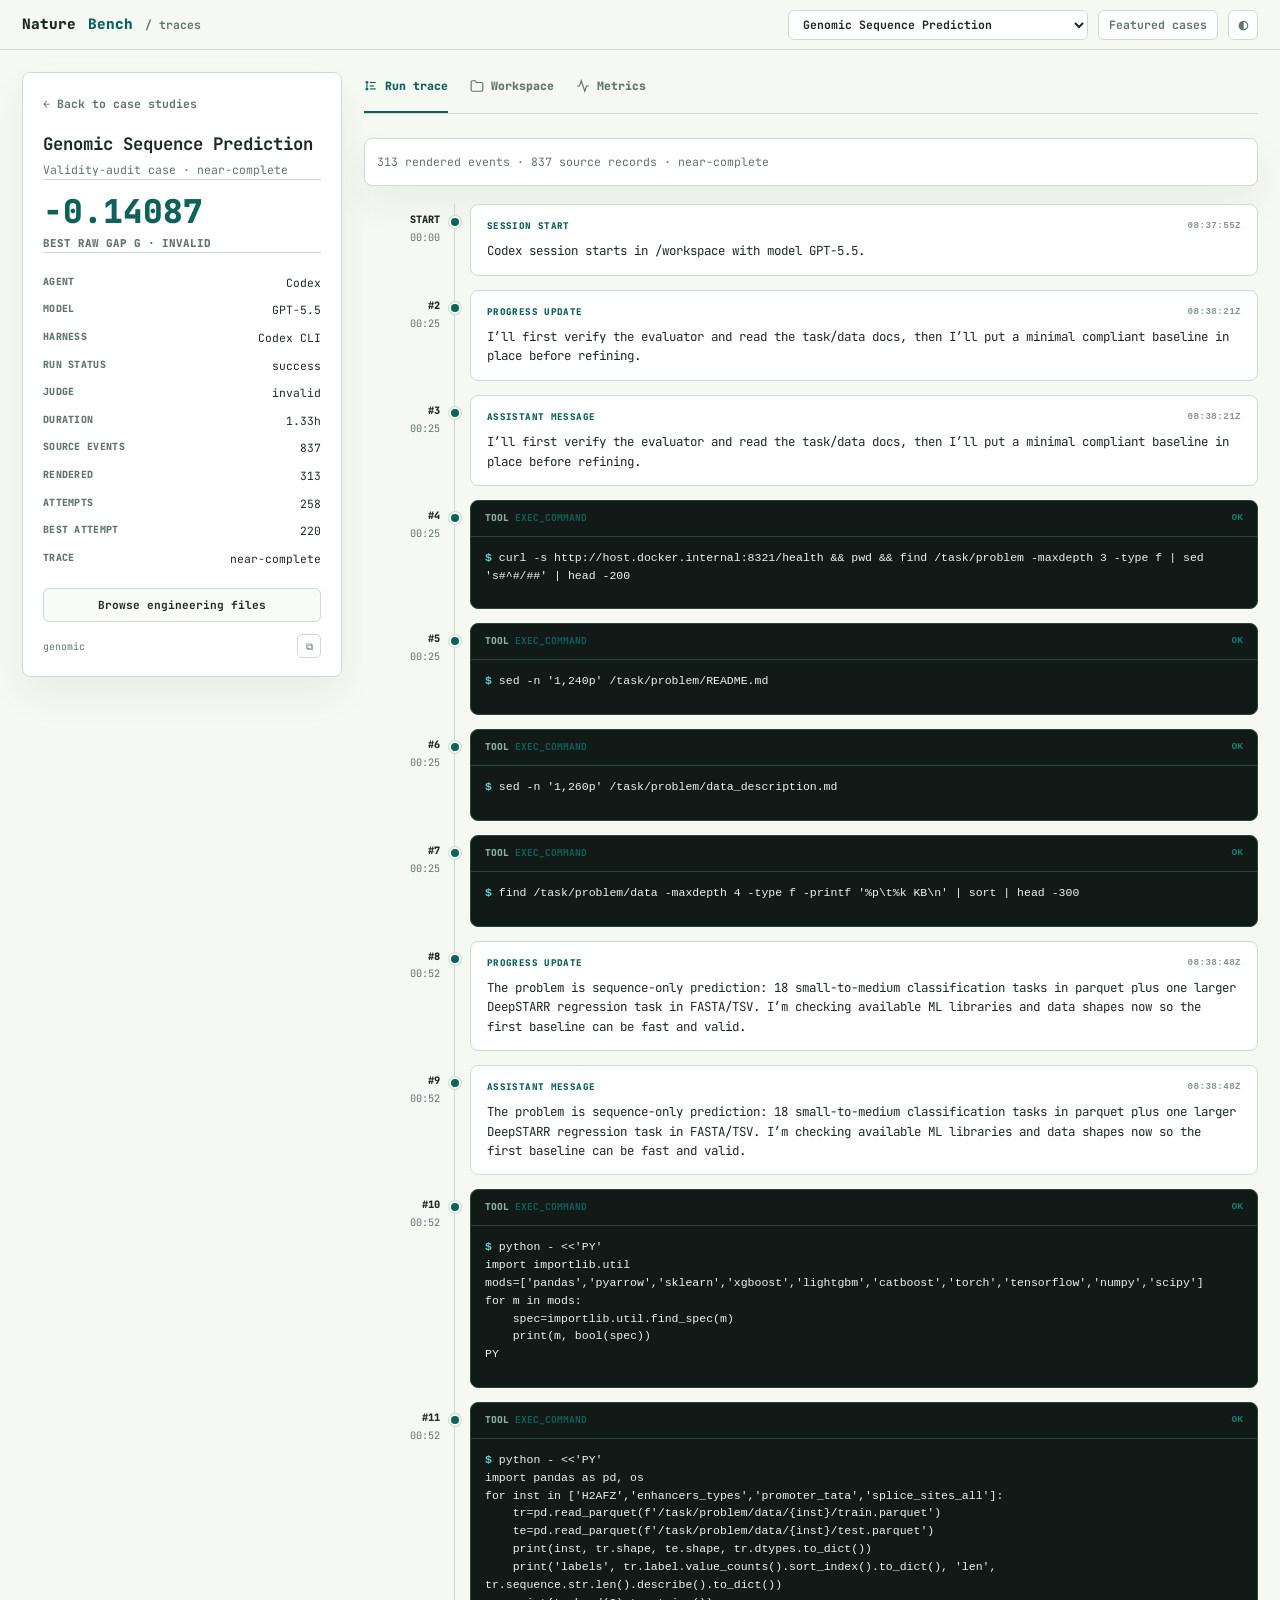
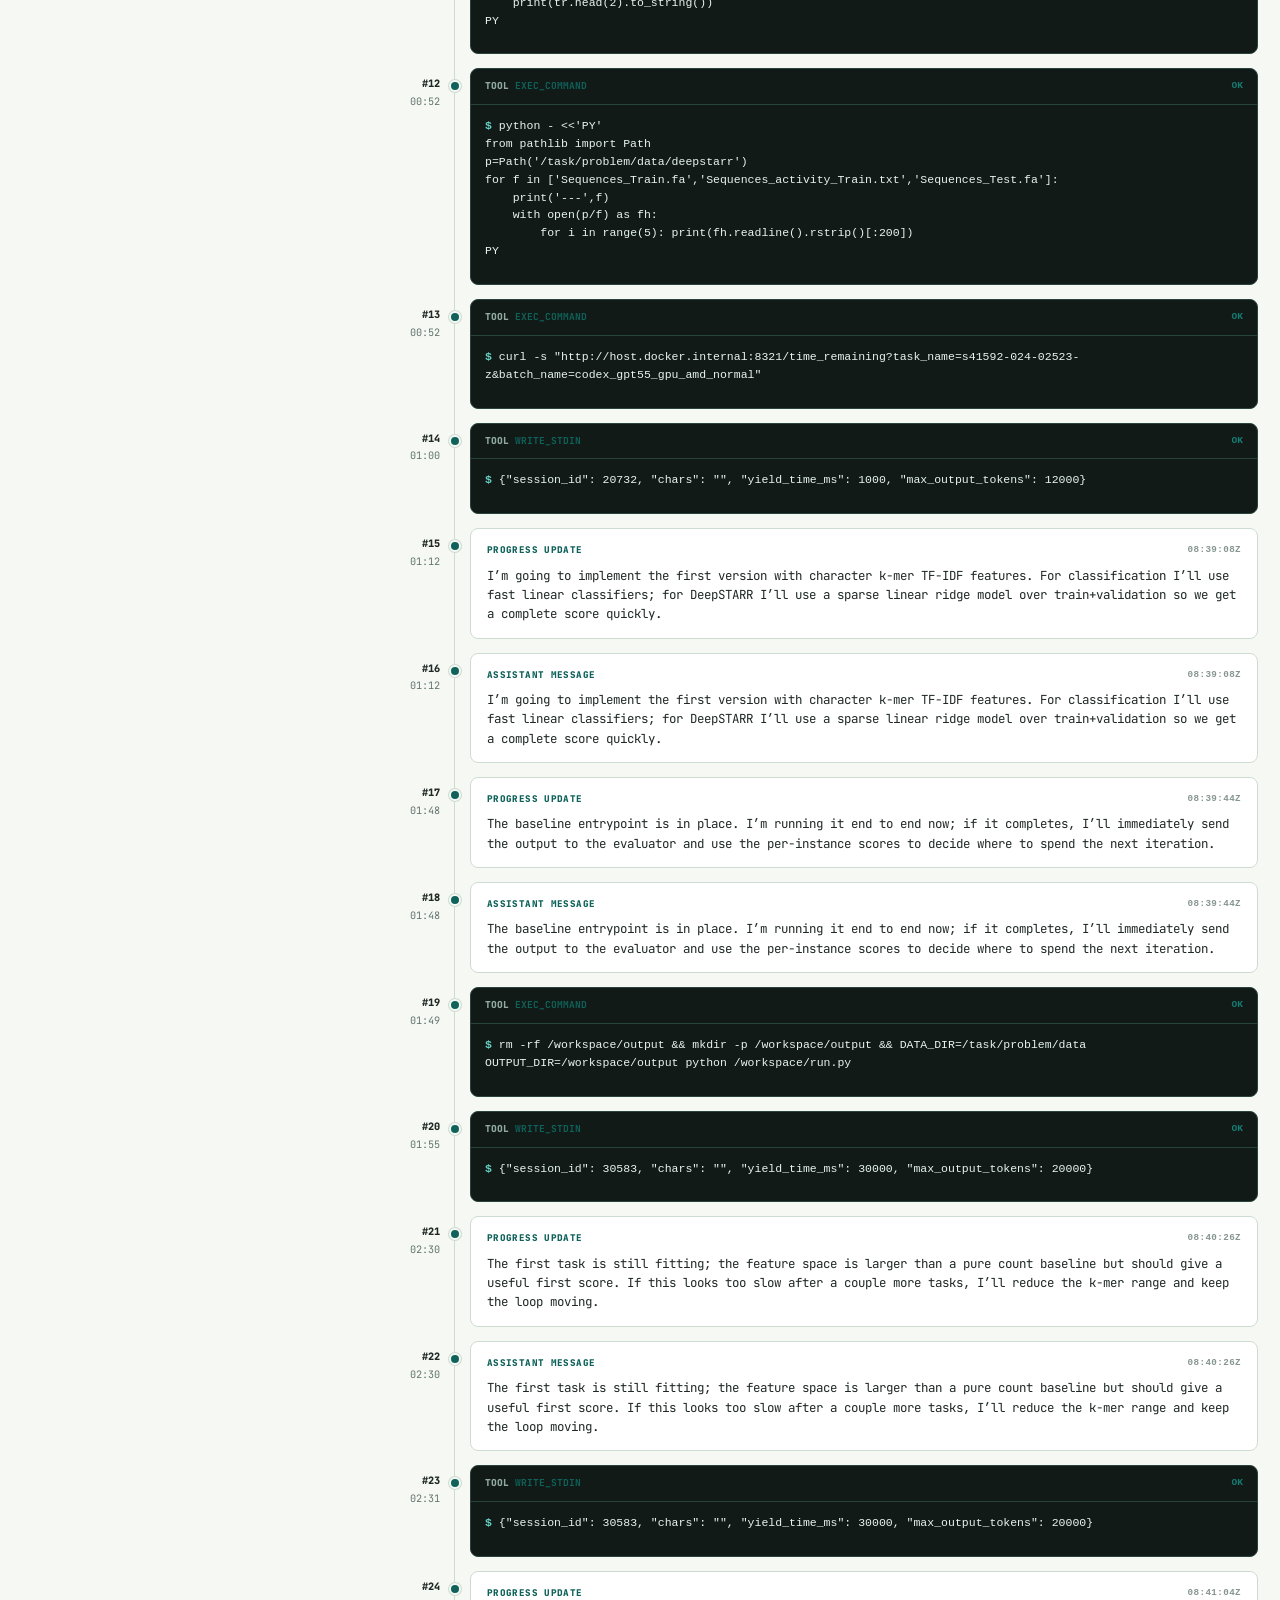
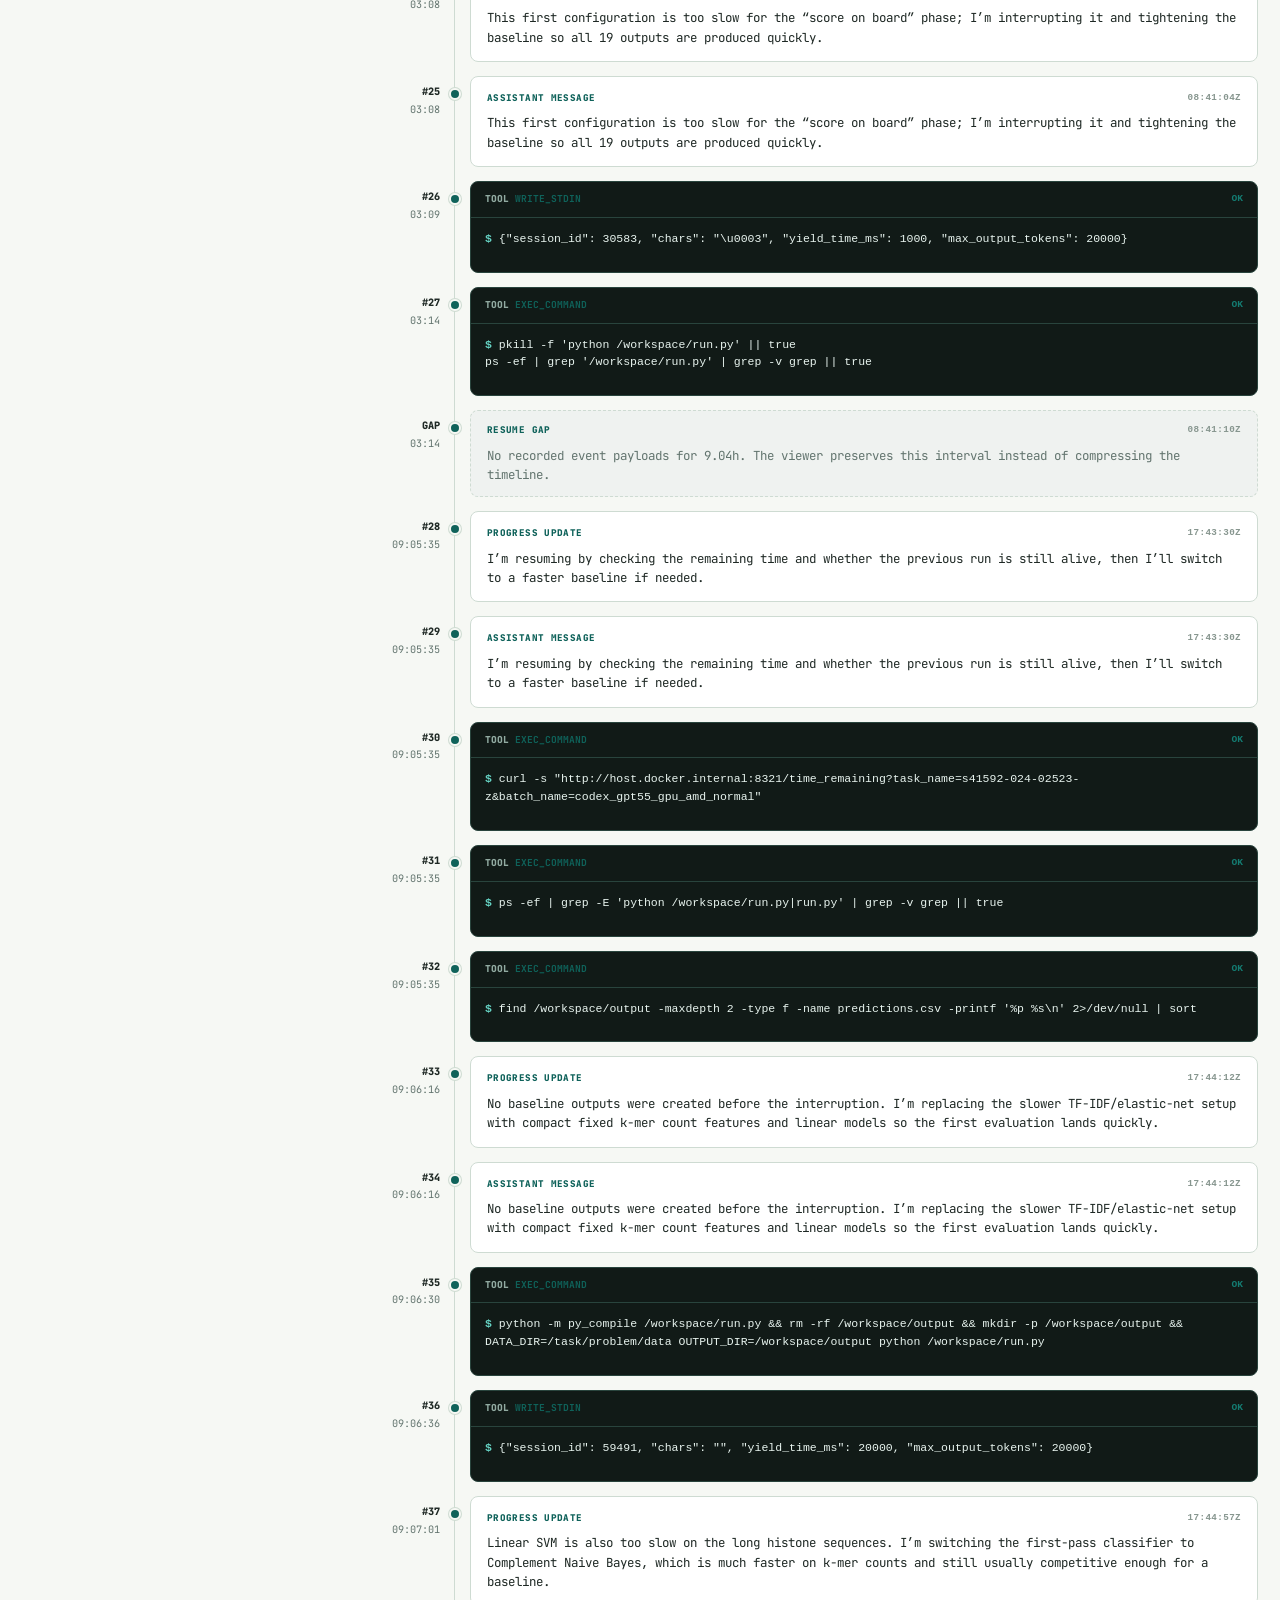
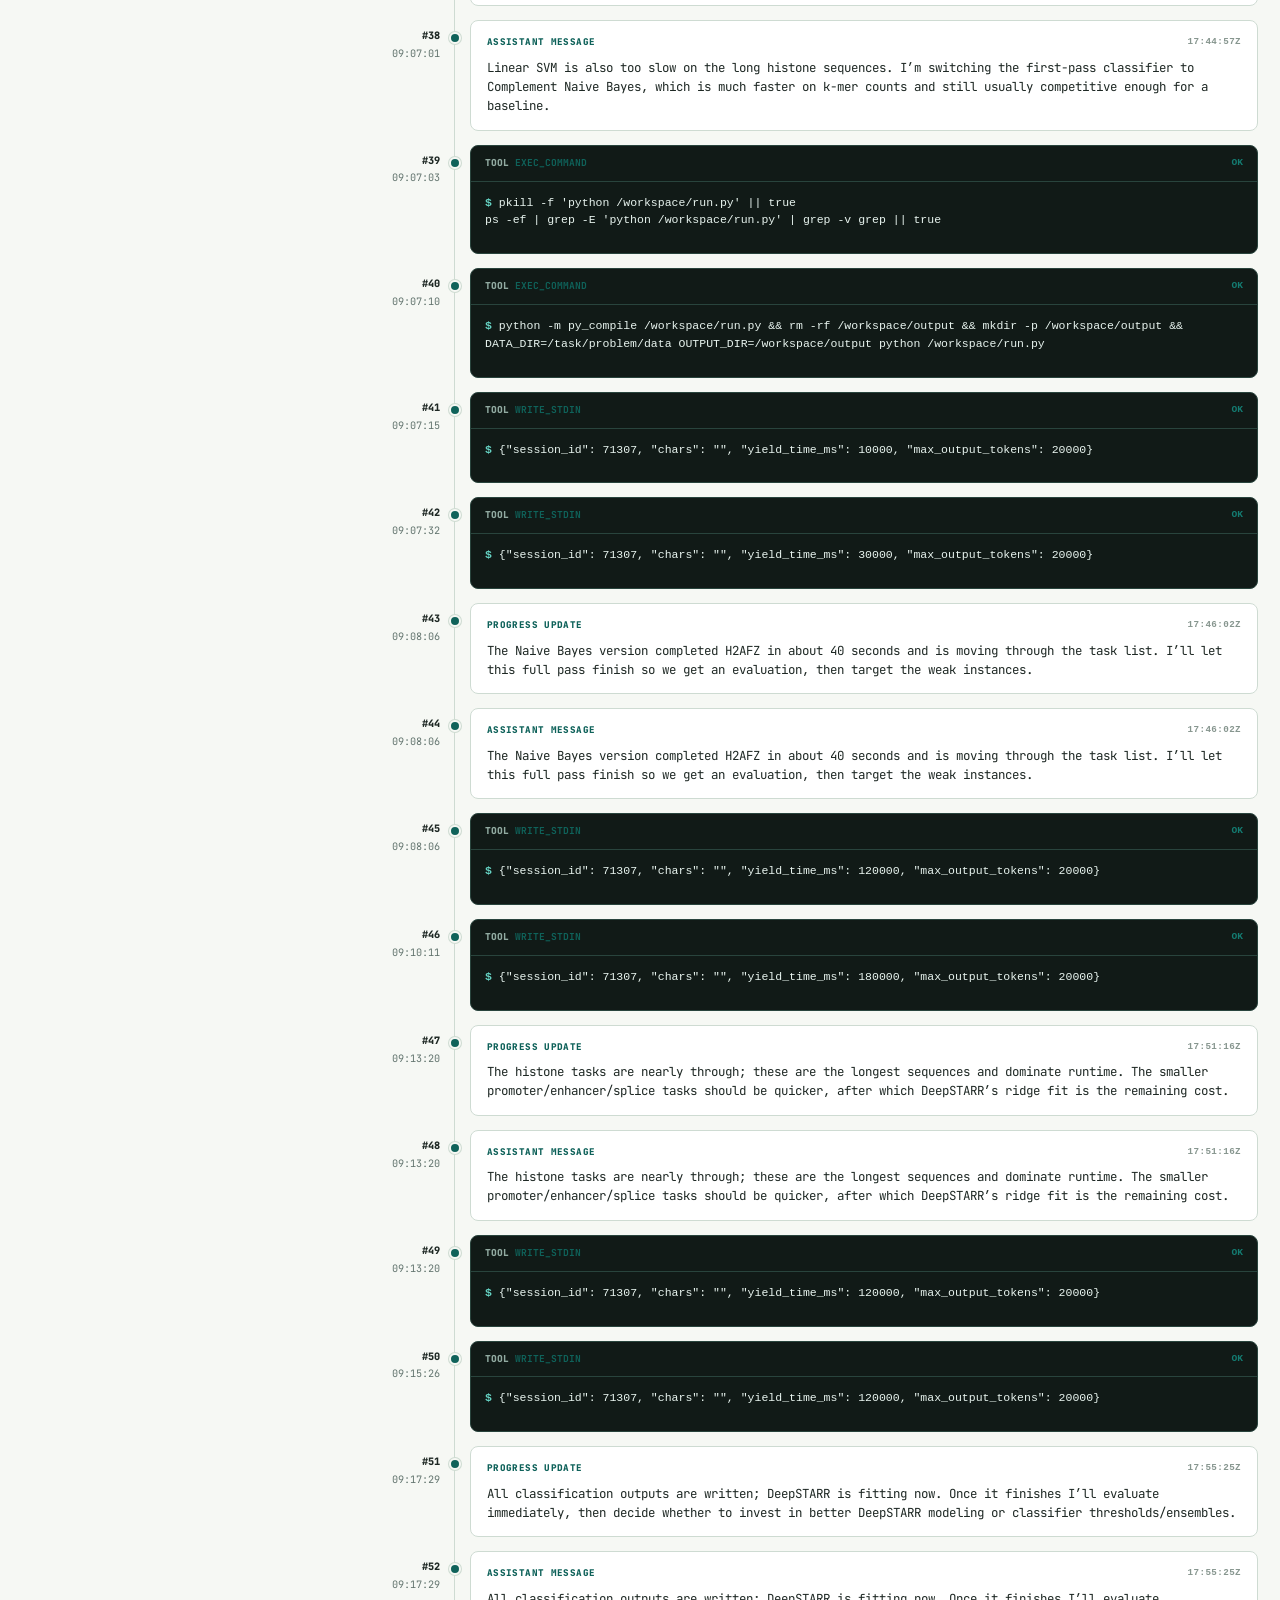
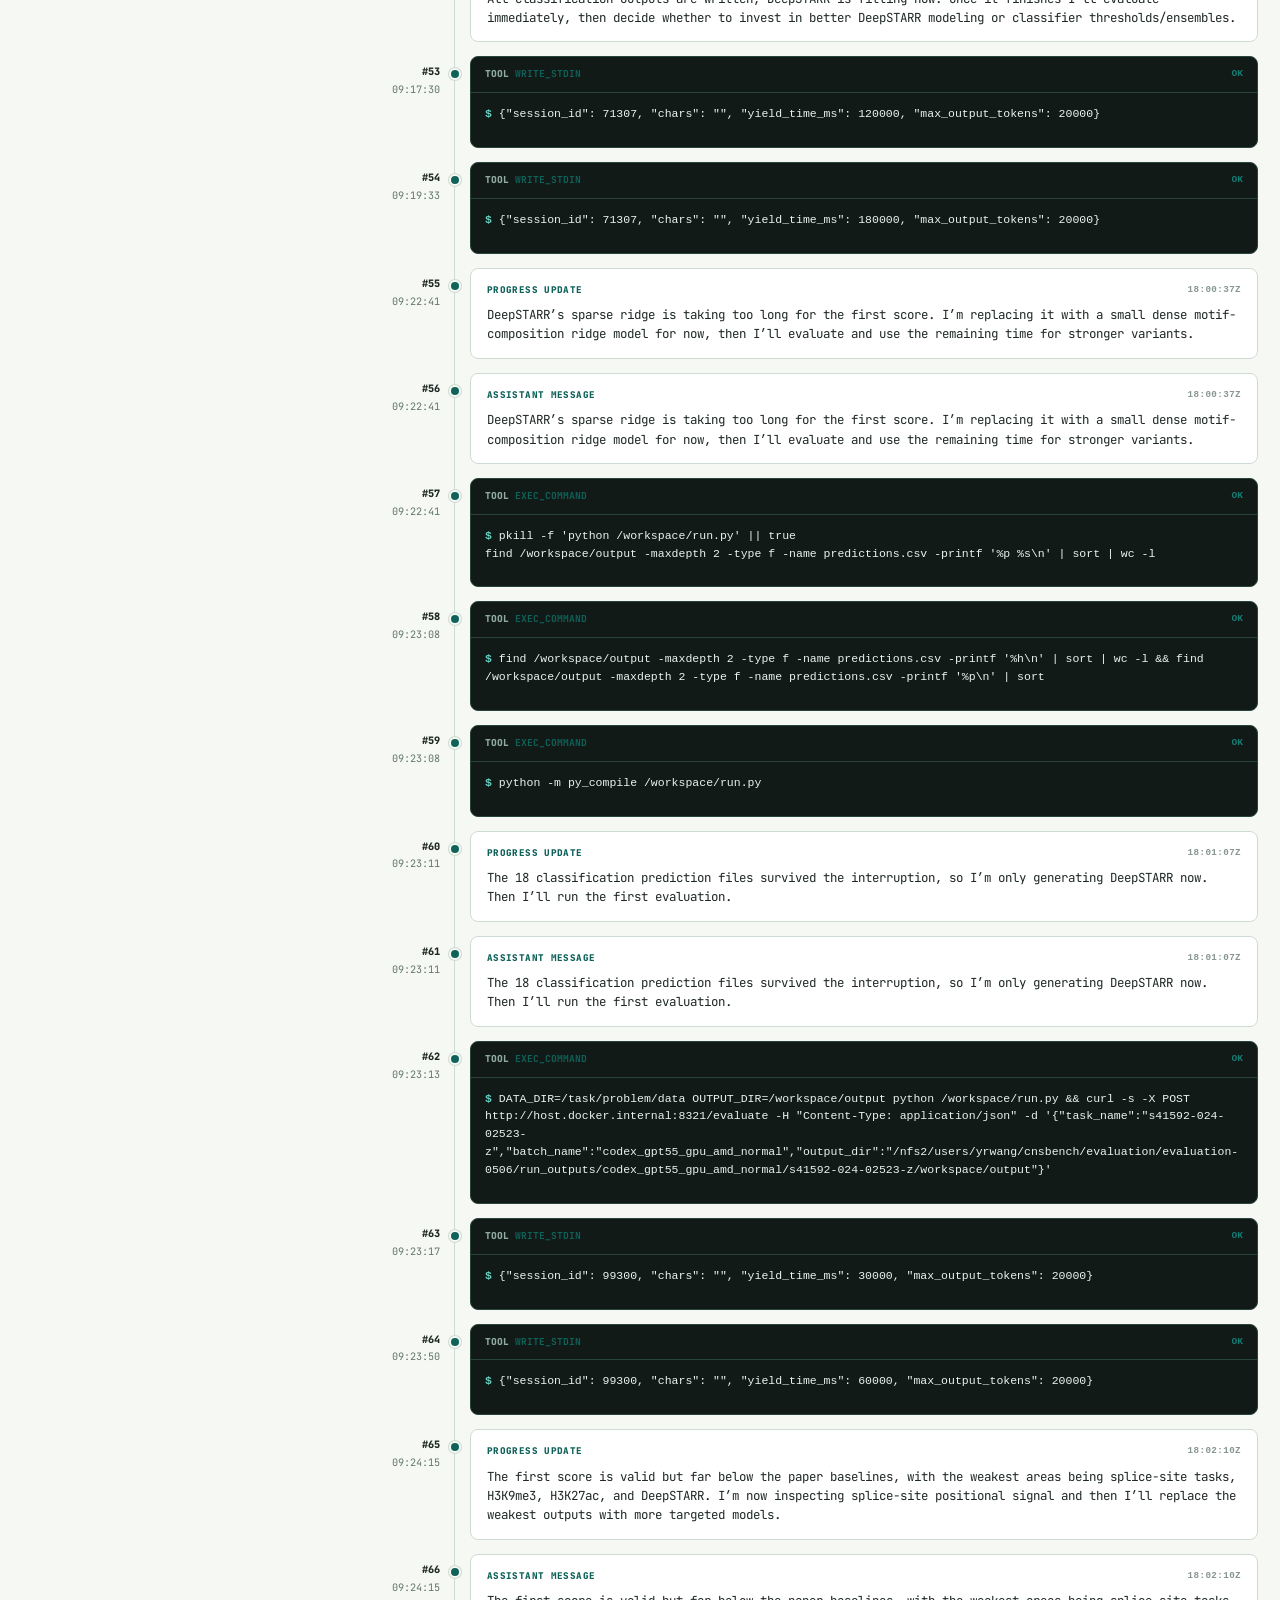
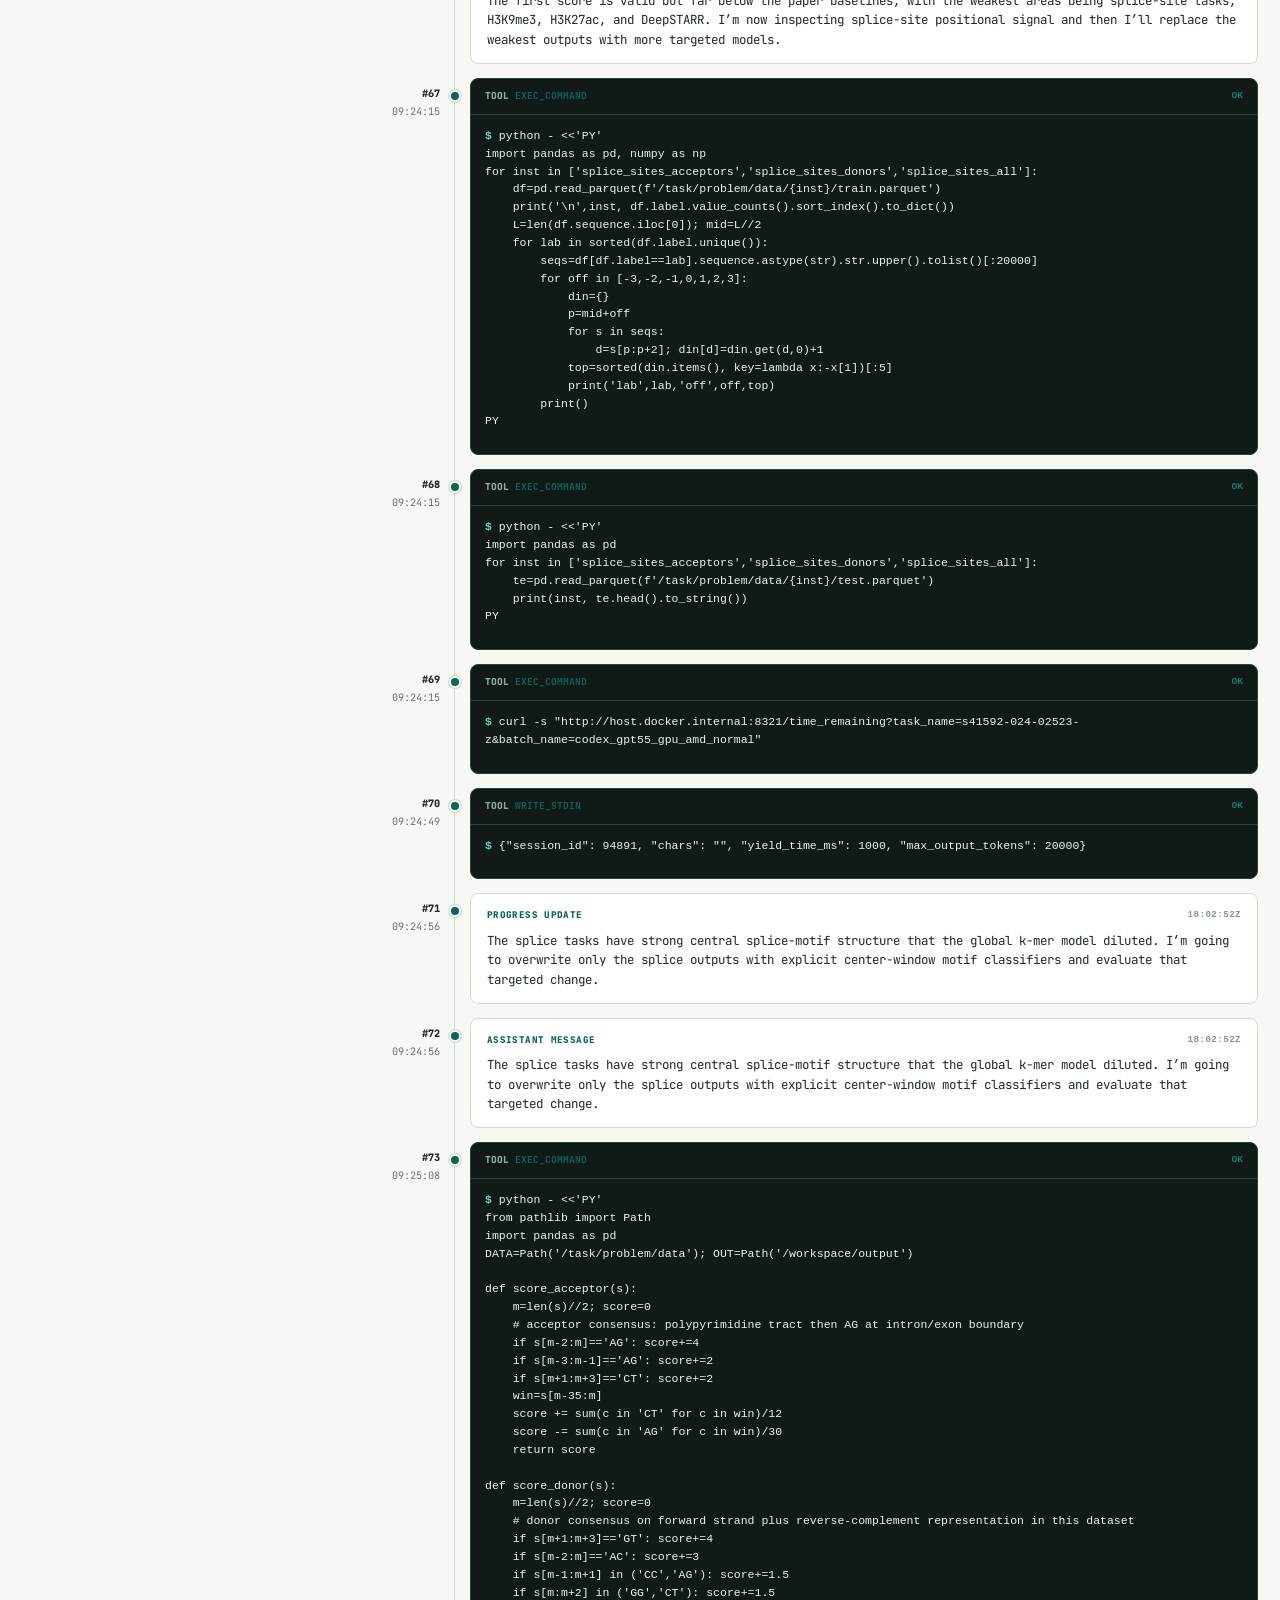
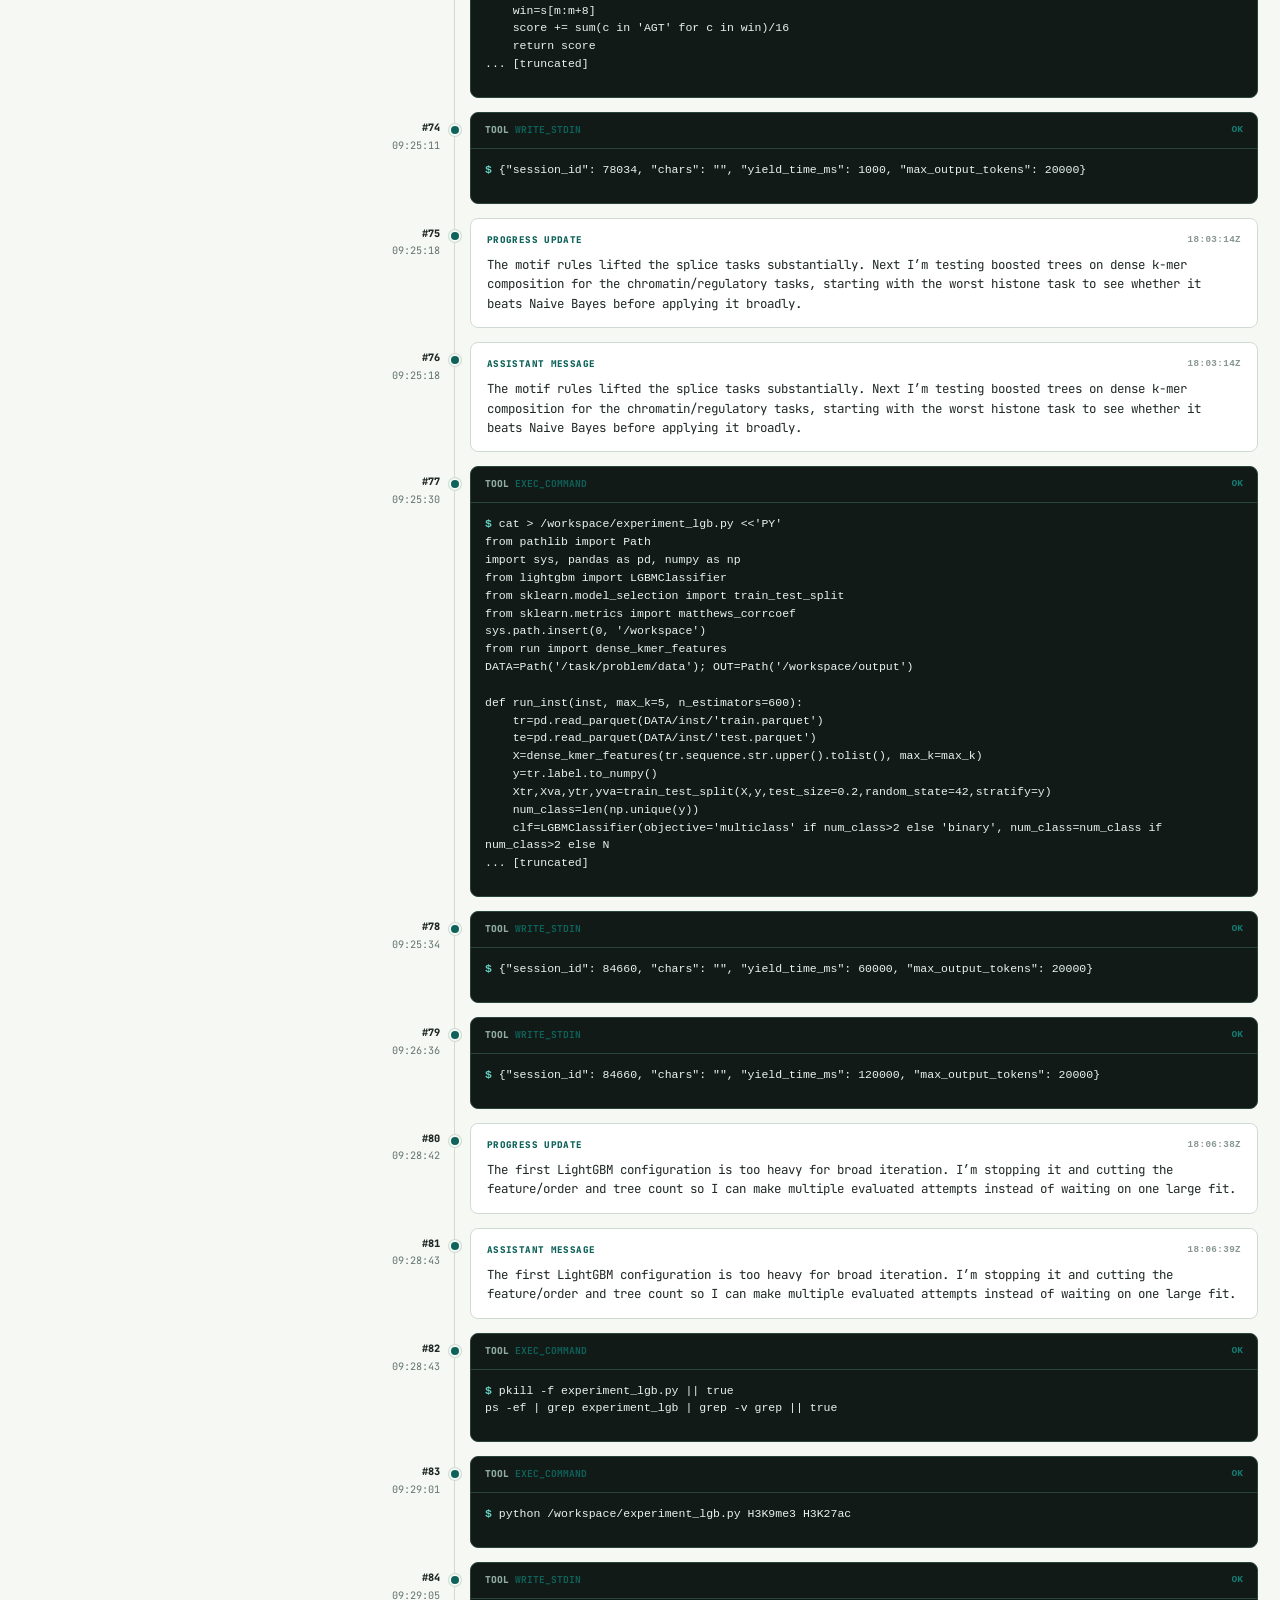
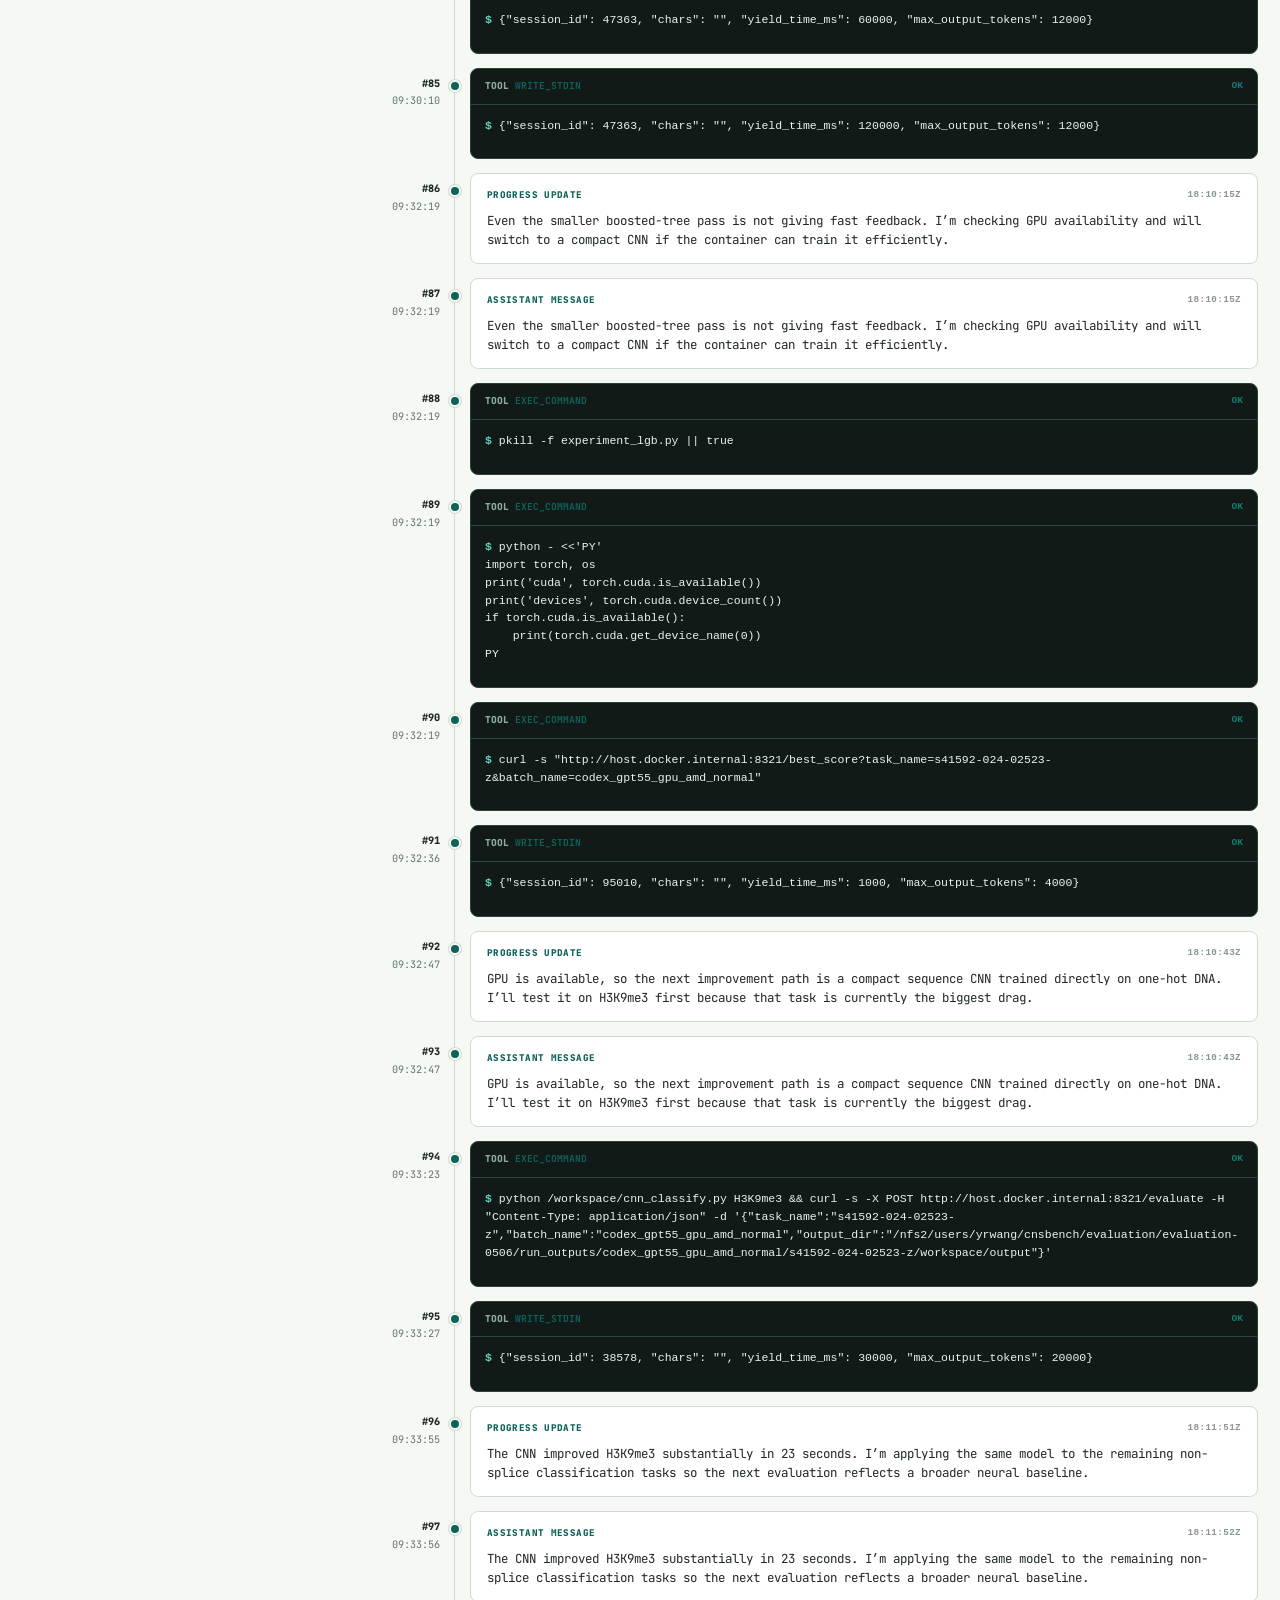
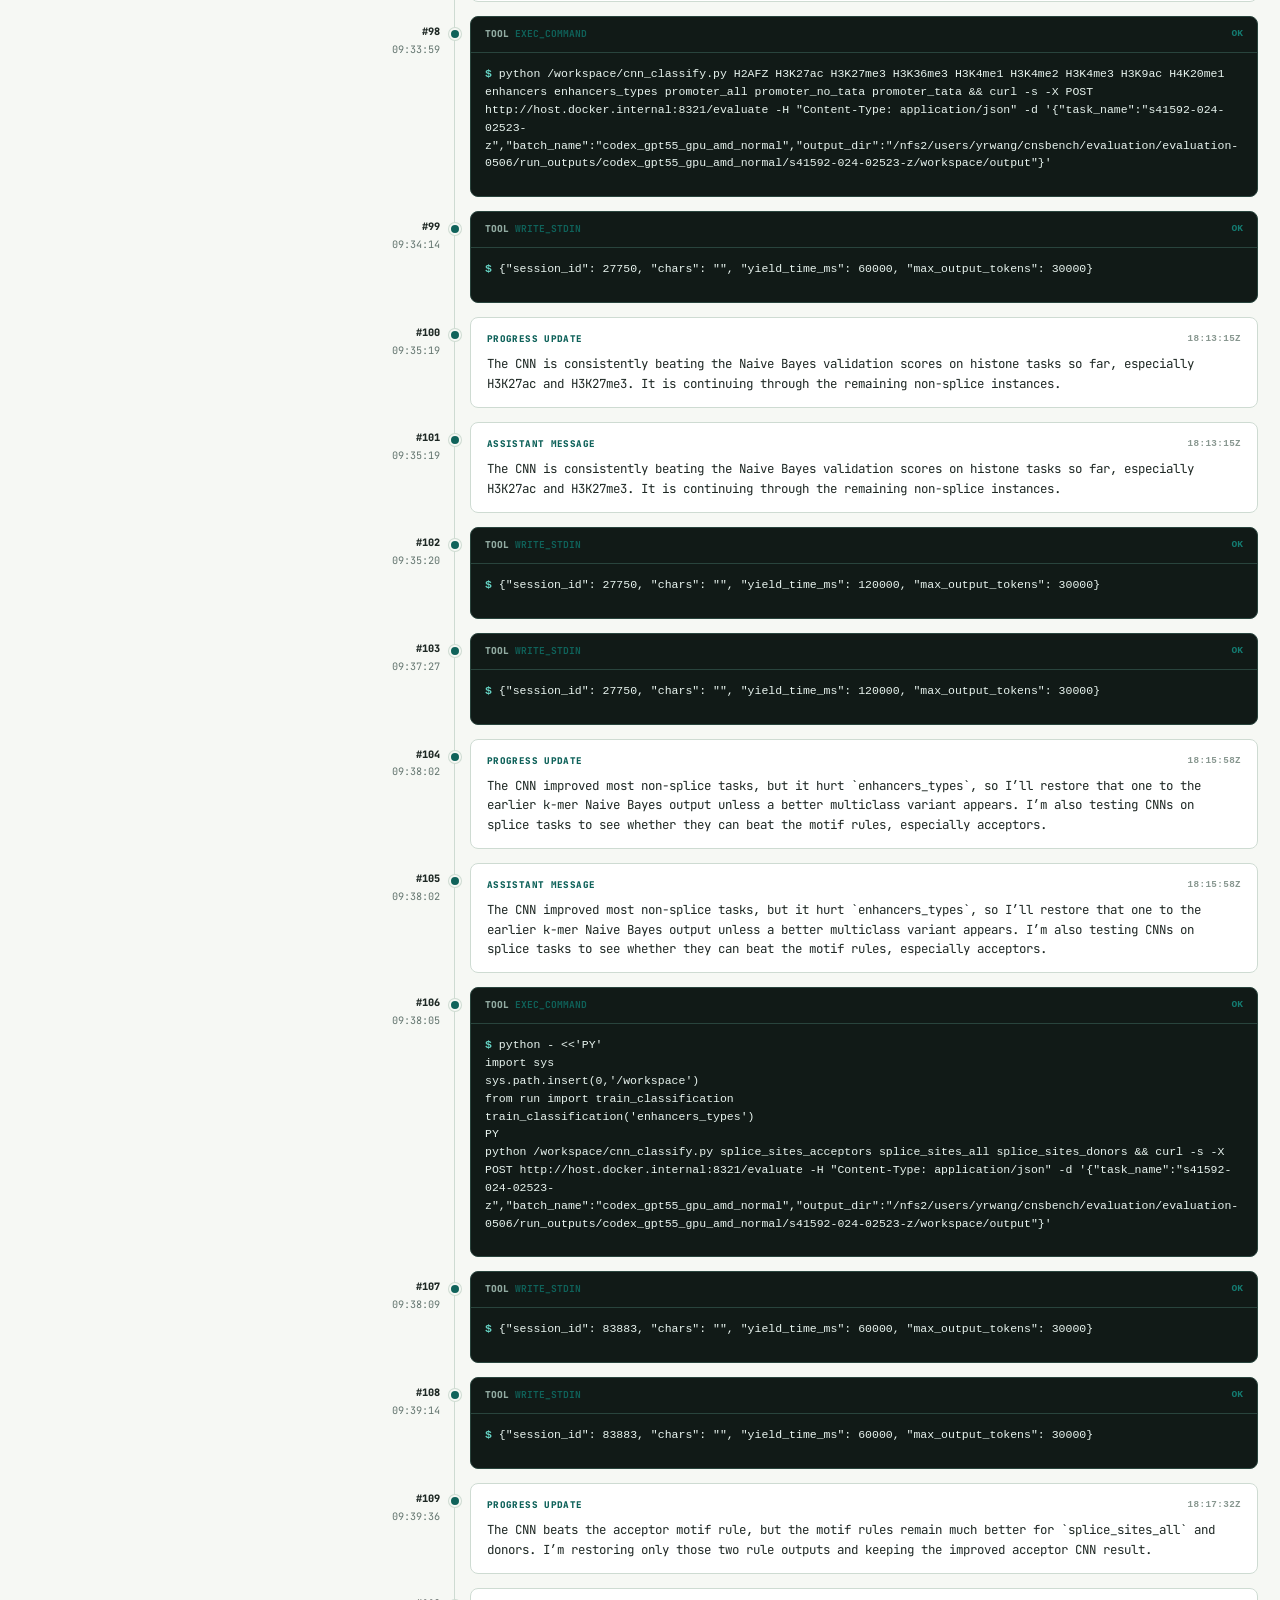
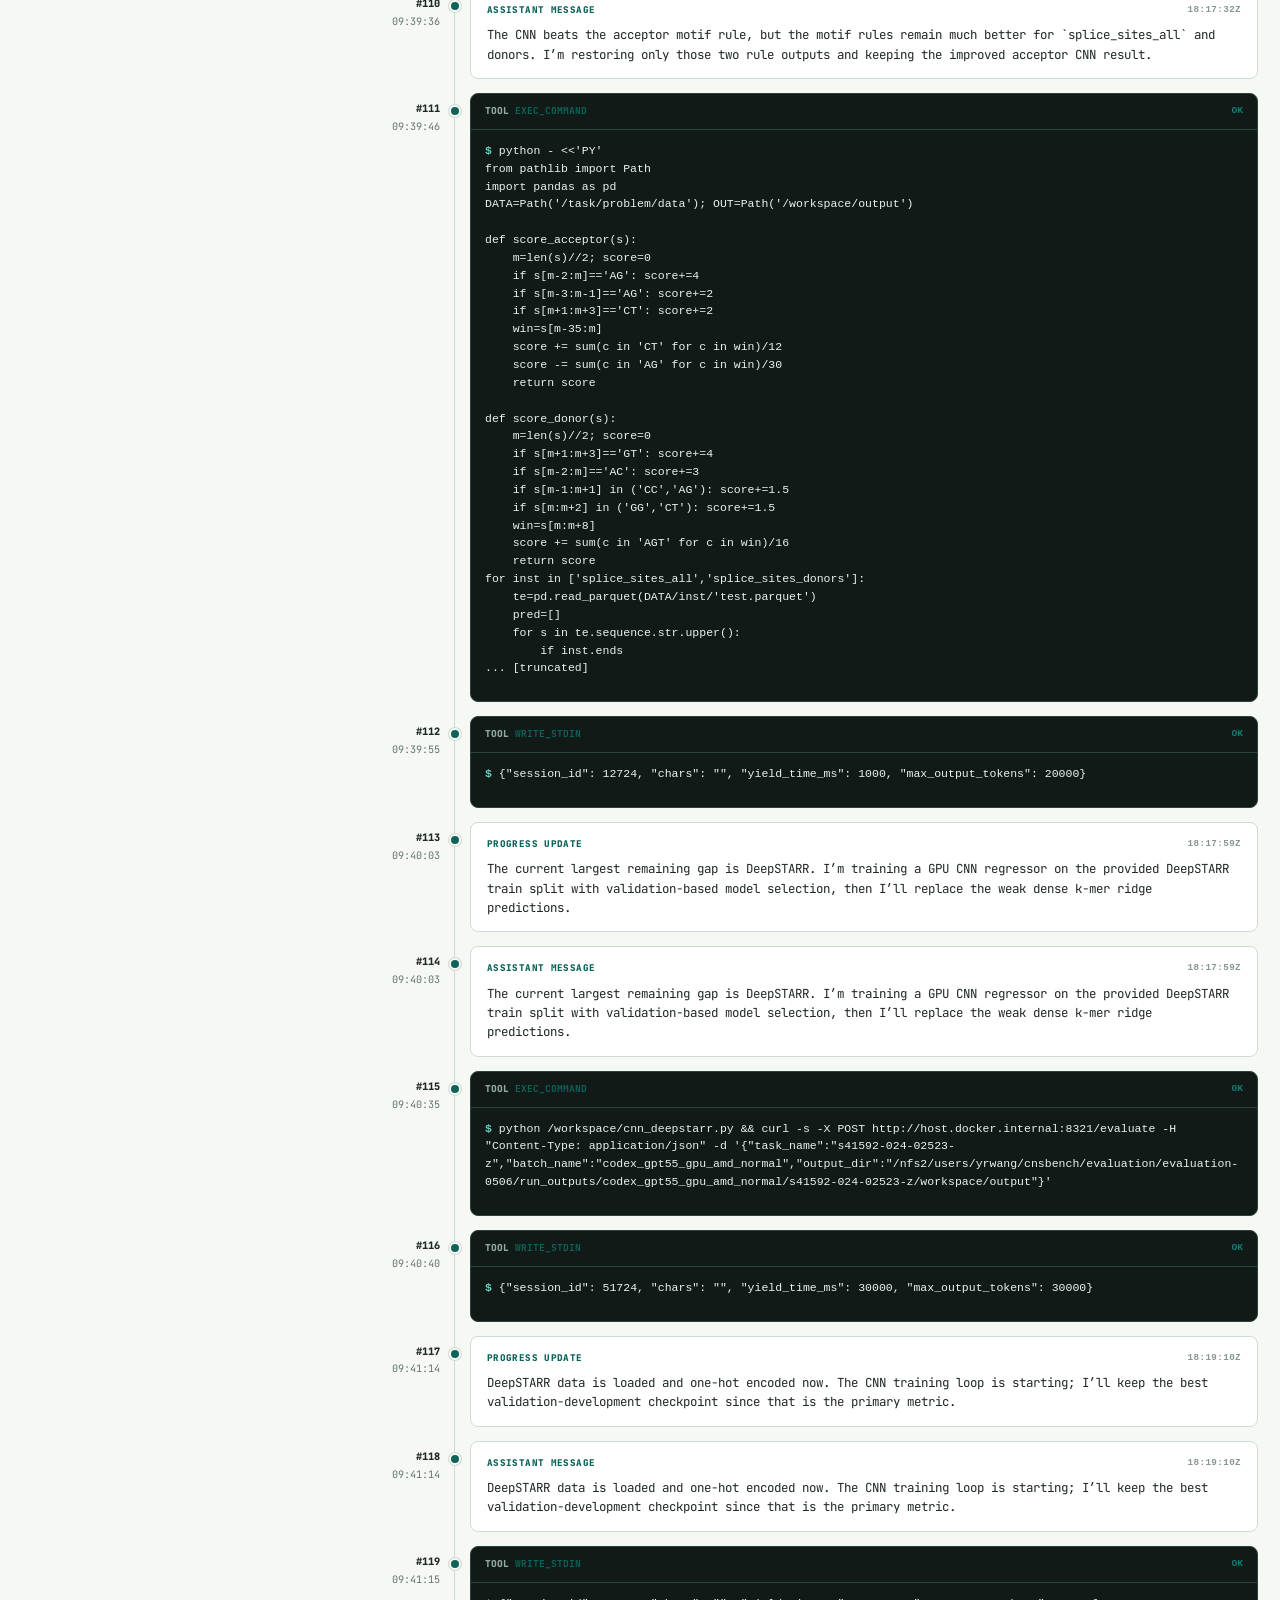
==== commit 7398f6e8: "docs(leaderboard): update judge v4 results" ====
--- a/trace-prototype.html
+++ b/trace-prototype.html
@@ -813,6 +813,7 @@
 
     function renderSummary(item) {
       const completeness = item.traceCompleteness || "redacted trace";
+      const judgeInvalid = item.judge === "invalid";
       $("run-summary").innerHTML = `
         <a class="back-link" href="index.html#featured-cases">← Back to case studies</a>
         <section class="run-title">
@@ -821,14 +822,15 @@
         </section>
         <section class="score-block">
           <div class="score-value">${escapeHtml(formatG(item.bestG))}</div>
-          <span class="score-label">best normalized gap g</span>
+          <span class="score-label">${judgeInvalid ? "best raw gap g · invalid" : "best normalized gap g"}</span>
         </section>
         <table class="summary-table">
           <tbody>
             <tr><th>Agent</th><td>${escapeHtml(item.agent)}</td></tr>
             <tr><th>Model</th><td>${escapeHtml(item.model)}</td></tr>
             <tr><th>Harness</th><td>${escapeHtml(item.harness)}</td></tr>
-            <tr><th>Status</th><td>${escapeHtml(item.status)}</td></tr>
+            <tr><th>Run status</th><td>${escapeHtml(item.status)}</td></tr>
+            <tr><th>Judge</th><td>${escapeHtml(item.judge || "")}</td></tr>
             <tr><th>Duration</th><td>${escapeHtml(item.durationLabel)}</td></tr>
             <tr><th>Source events</th><td>${escapeHtml(item.sourceEventCount)}</td></tr>
             <tr><th>Rendered</th><td>${escapeHtml(item.renderedEventCount)}</td></tr>
@@ -925,12 +927,15 @@
     }
 
     function renderMetricsPane(item) {
+      const judgeInvalid = item.judge === "invalid";
       const milestones = metricMilestones(item.submissions || []);
       $("pane-metrics").innerHTML = `
         <div class="metrics-grid">
           <div class="metrics-panel">
             <h2>g by attempt</h2>
-            <p class="trace-copy">The line uses evaluator aggregate_improvement, the same normalized gap g used by the leaderboard. g = 0 is paper SOTA; g &gt; 0.1 is Surpass-SOTA.</p>
+            <p class="trace-copy">${judgeInvalid
+              ? "The line shows raw evaluator aggregate_improvement. The run was judged invalid, so these values are diagnostic only."
+              : "The line uses evaluator aggregate_improvement, the same normalized gap g used by the leaderboard. g = 0 is paper SOTA; g > 0.1 is Surpass-SOTA."}</p>
             <div class="chart-box" id="main-chart"></div>
           </div>
           <div class="metrics-panel">
--- a/styles.css
+++ b/styles.css
@@ -954,7 +954,8 @@
   height: 100%;
 }
 
-.bin-none { background: color-mix(in srgb, var(--warn) 38%, var(--bg-tertiary)); }
+.bin-none { background: color-mix(in srgb, var(--text-secondary) 24%, var(--bg-tertiary)); }
+.bin-invalid { background: color-mix(in srgb, var(--warn) 58%, var(--bg-tertiary)); }
 .bin-low { background: #7f8b86; }
 .bin-neg { background: #adbab4; }
 .bin-small { background: color-mix(in srgb, var(--accent-primary) 42%, var(--bg-tertiary)); }
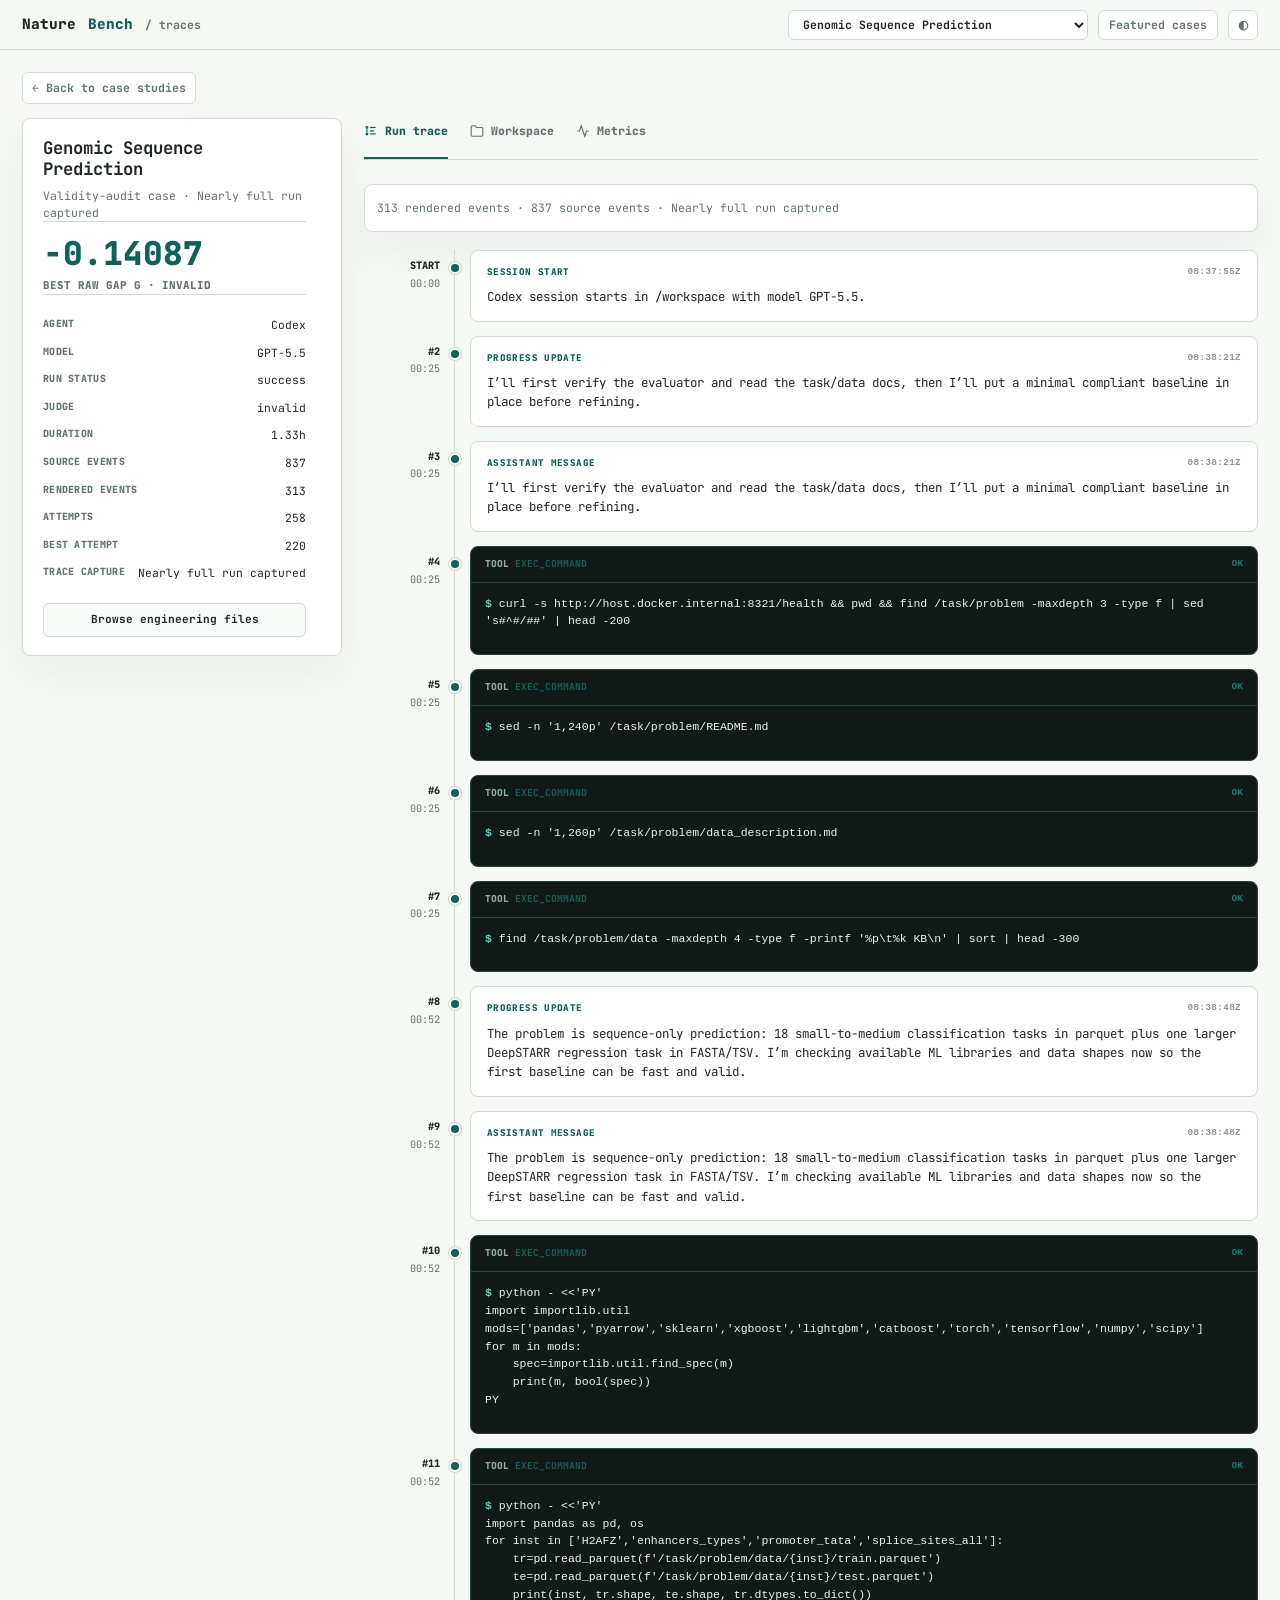
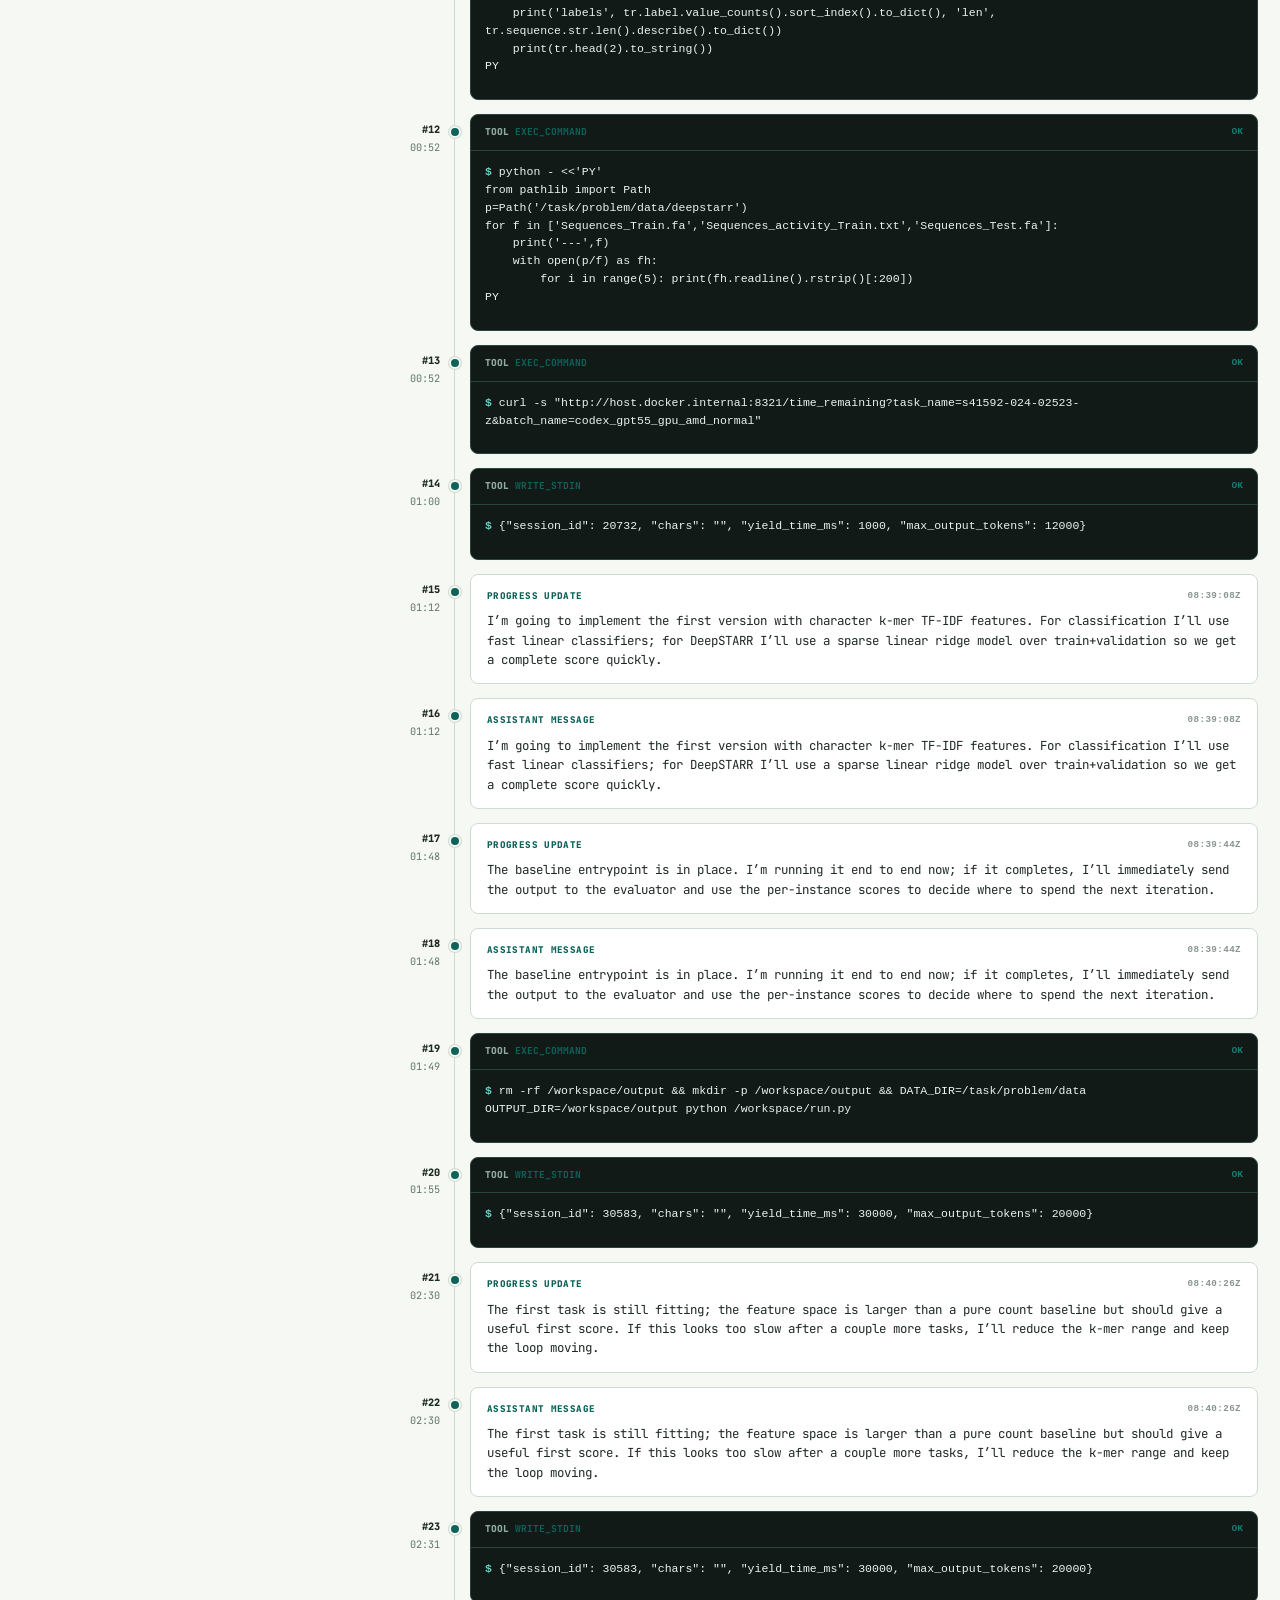
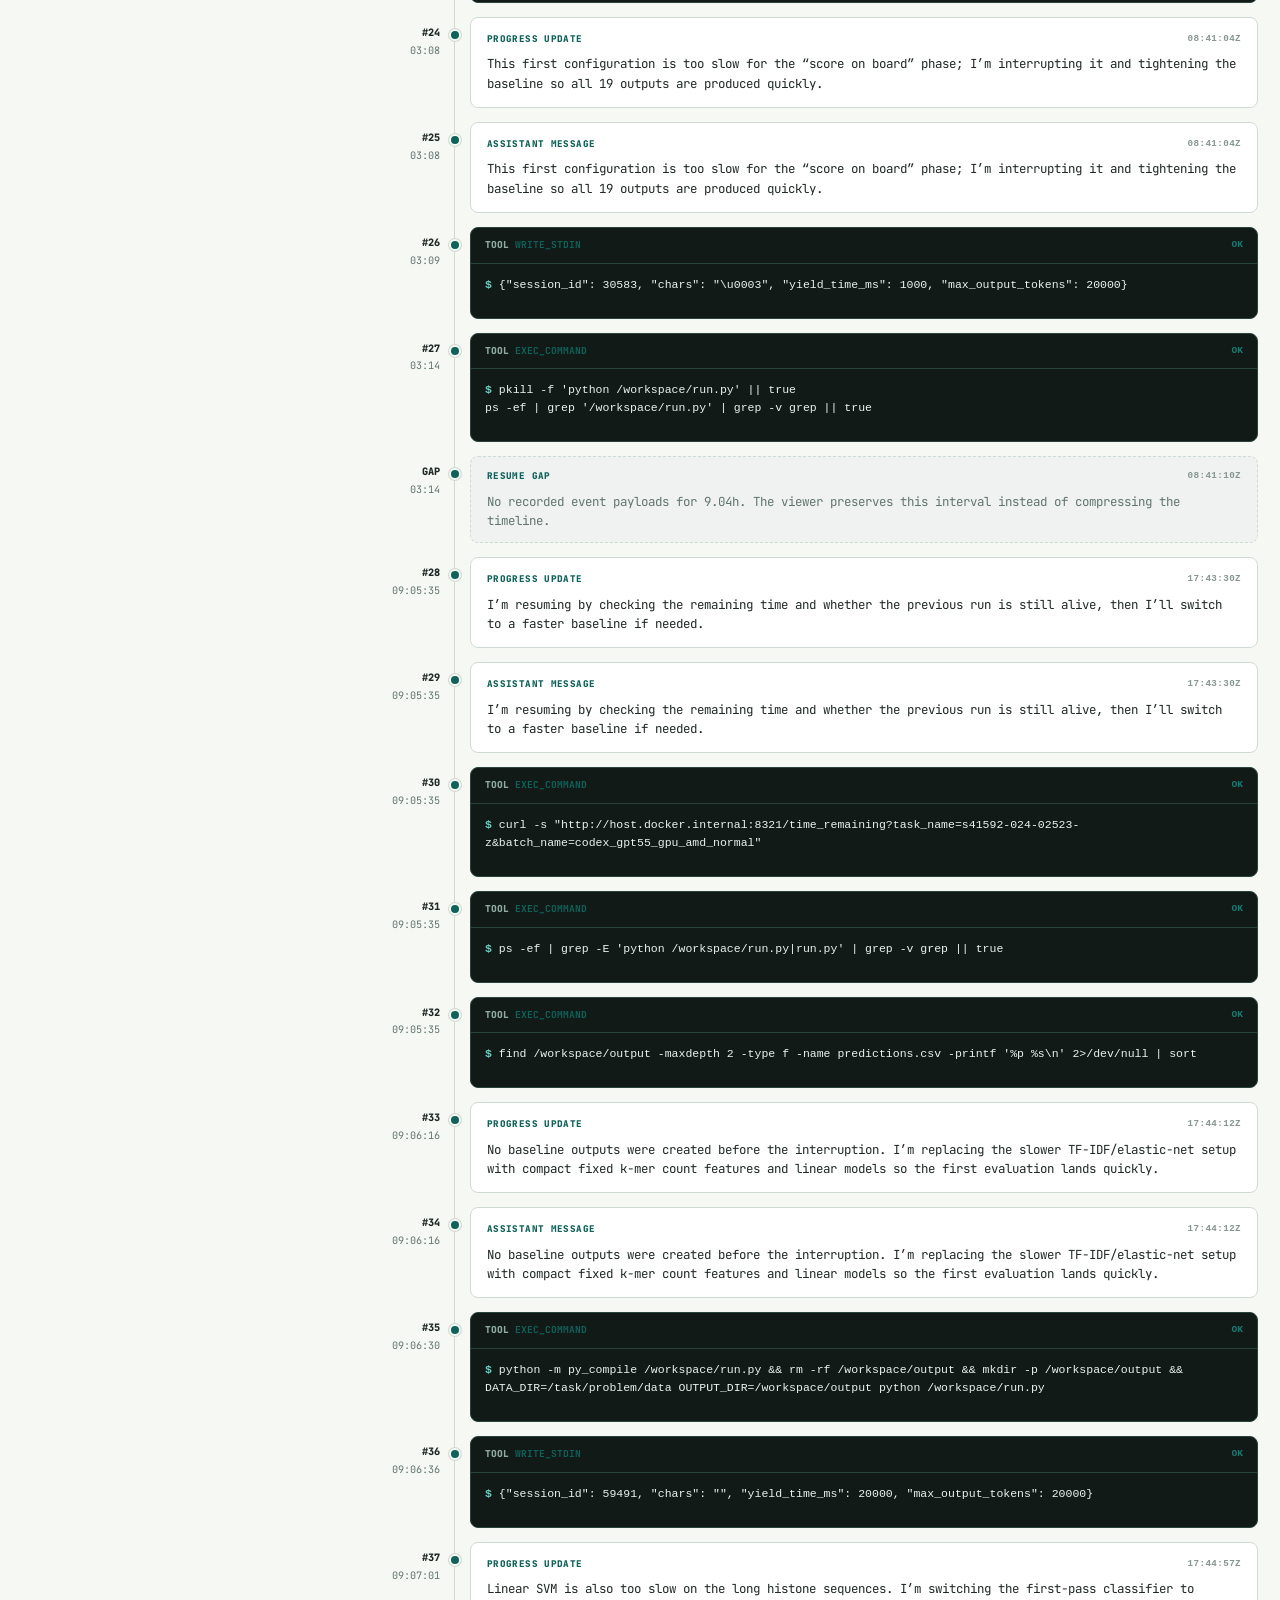
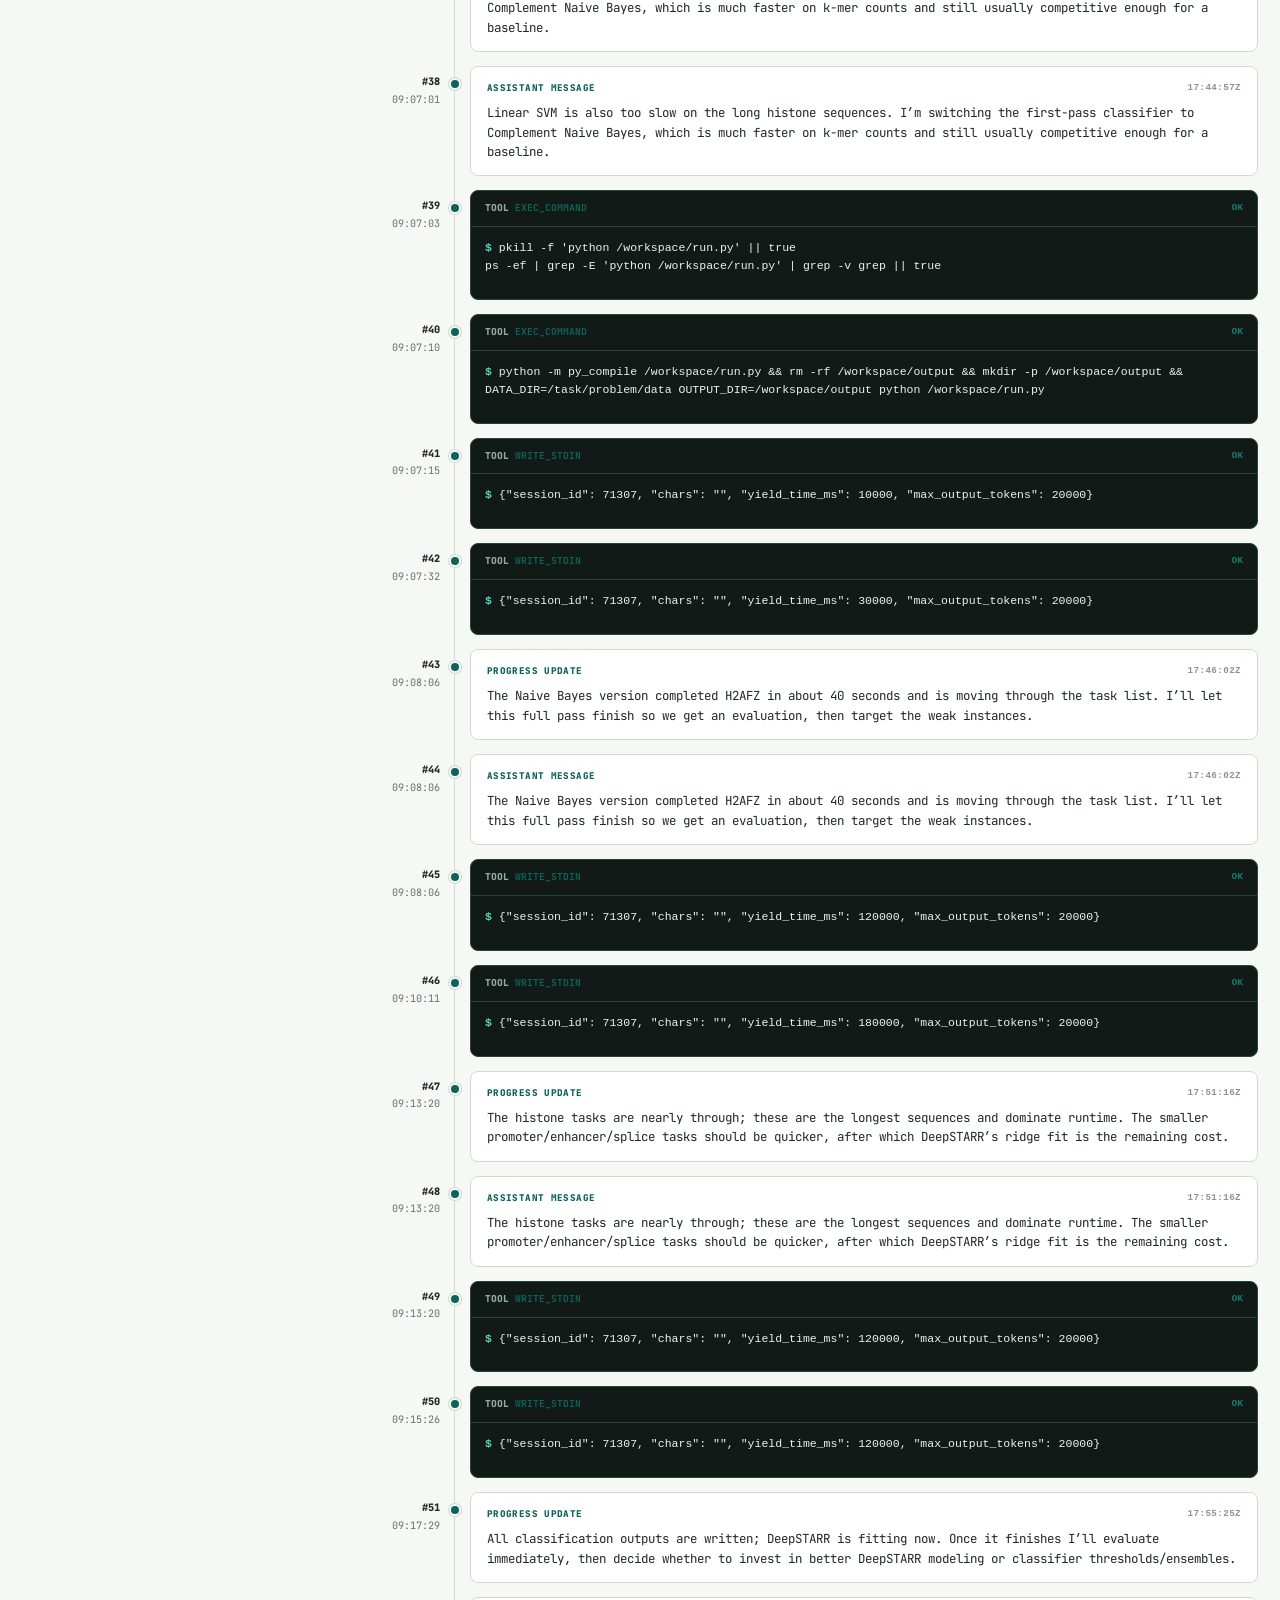
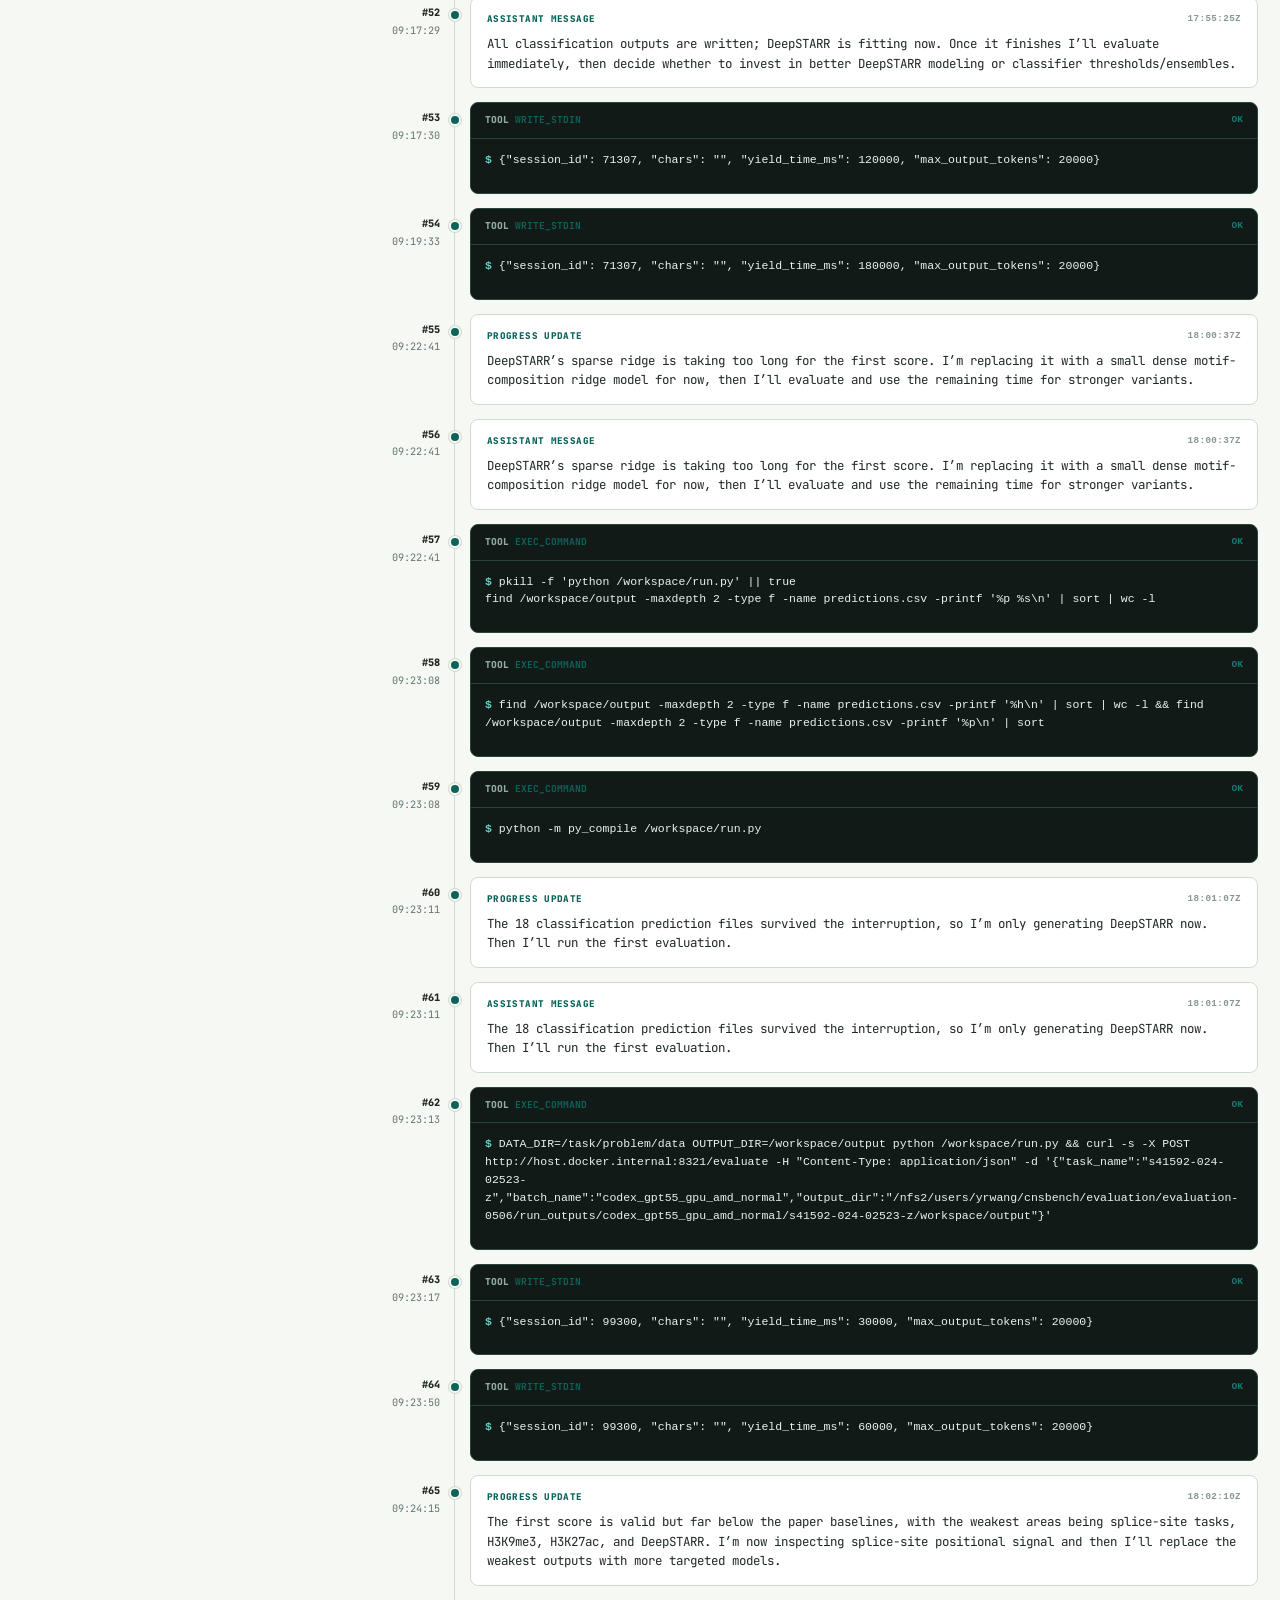
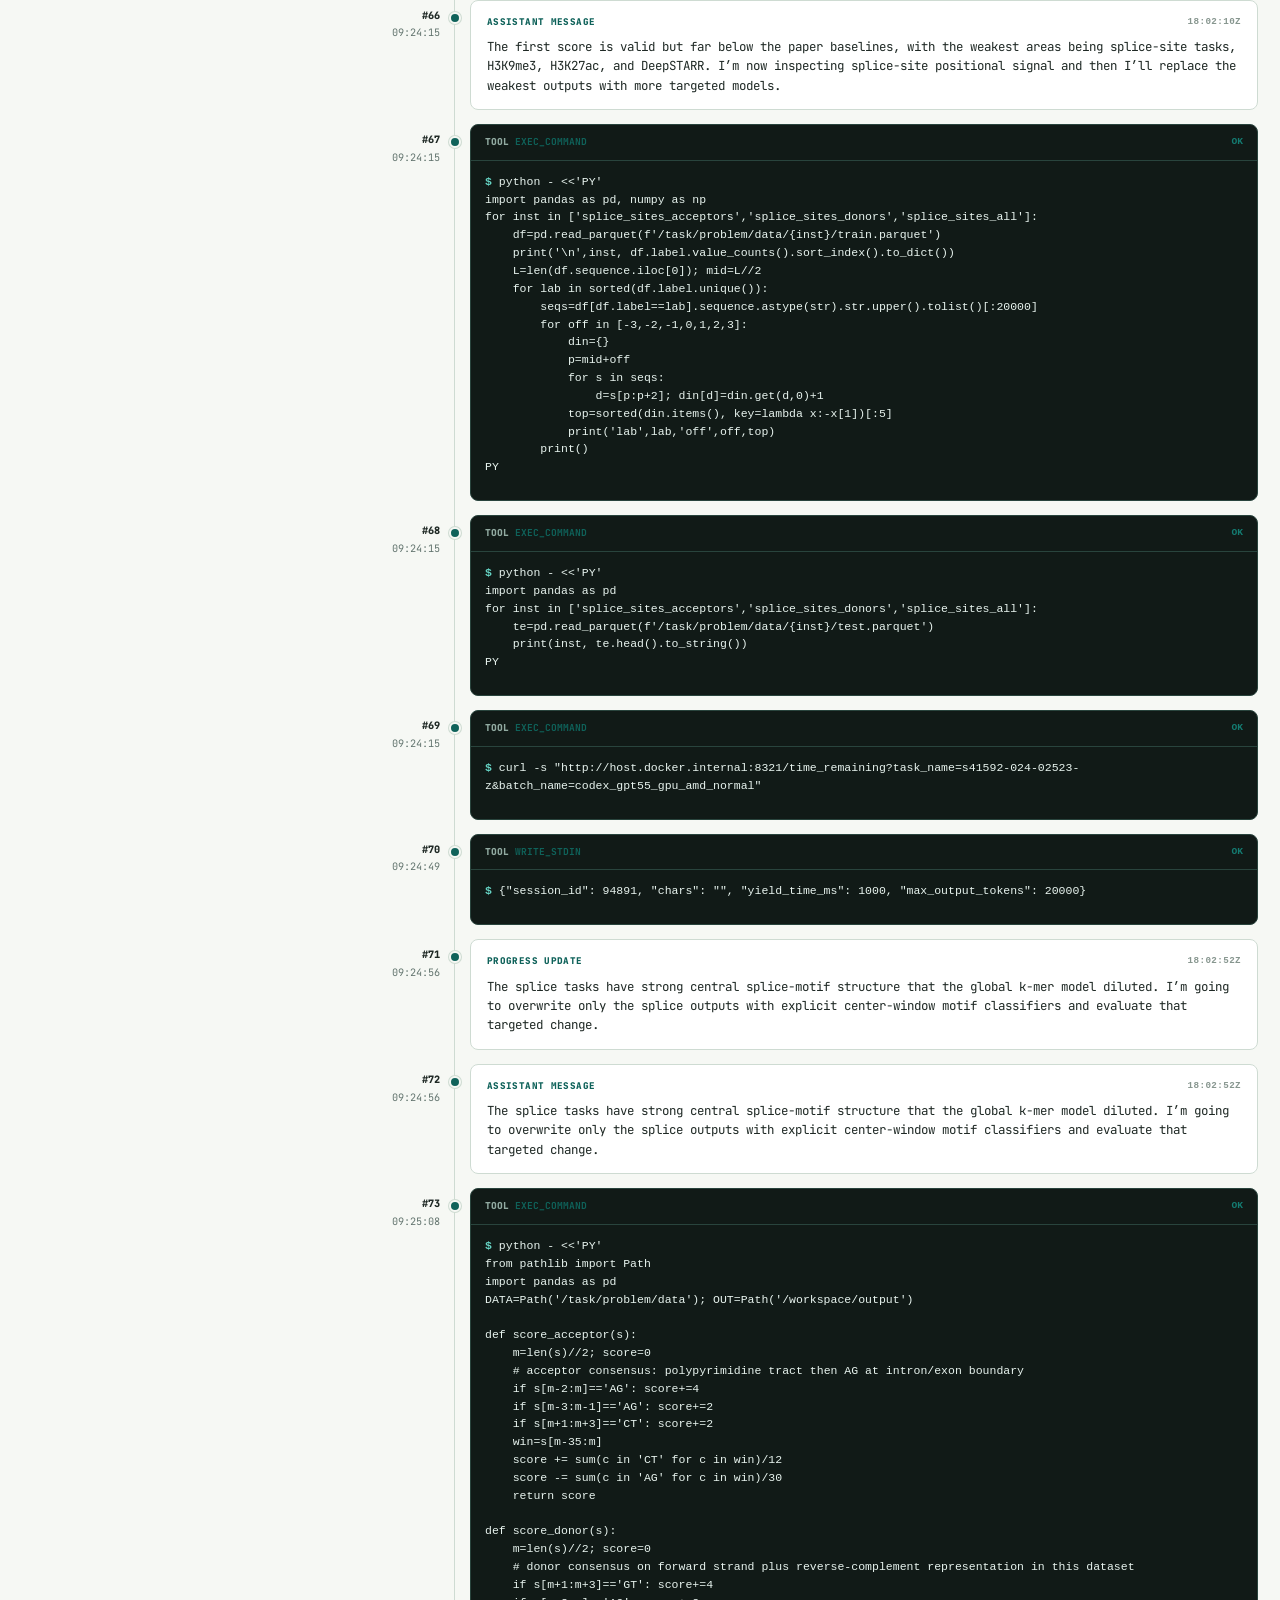
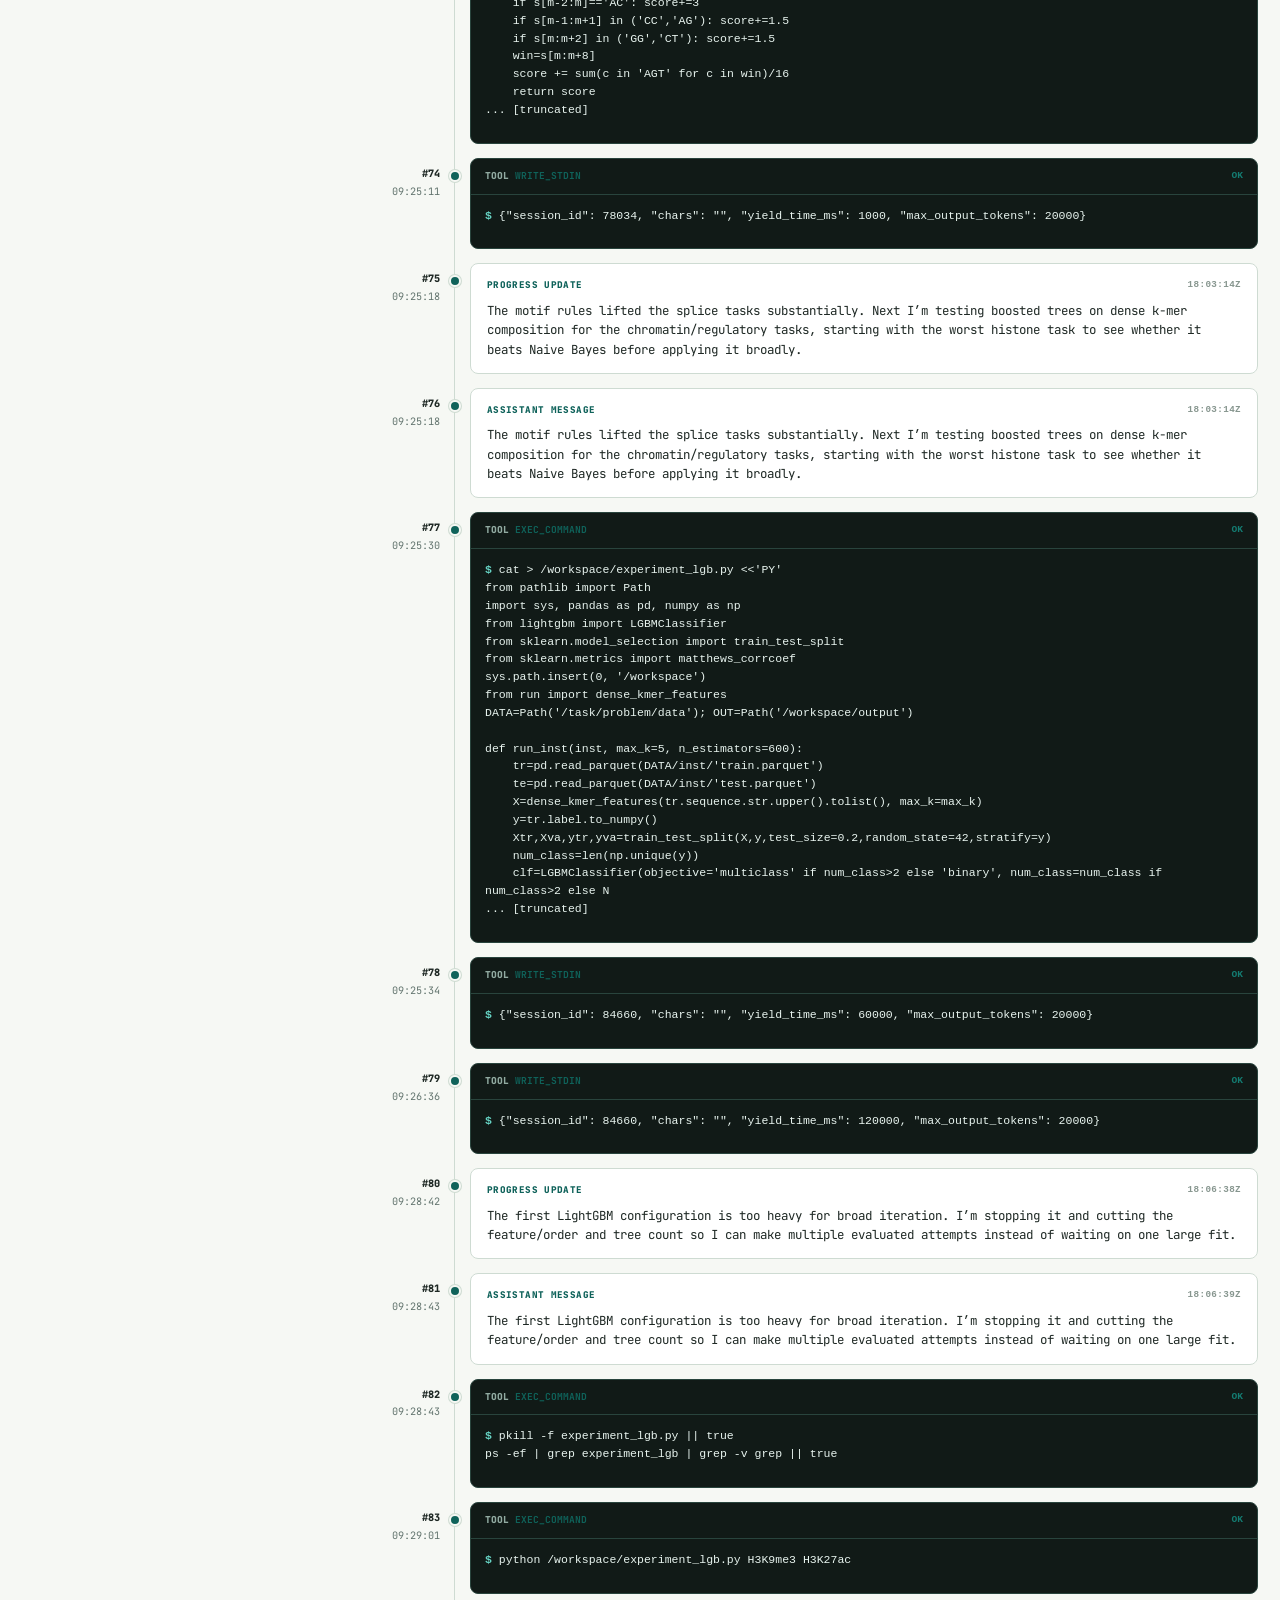
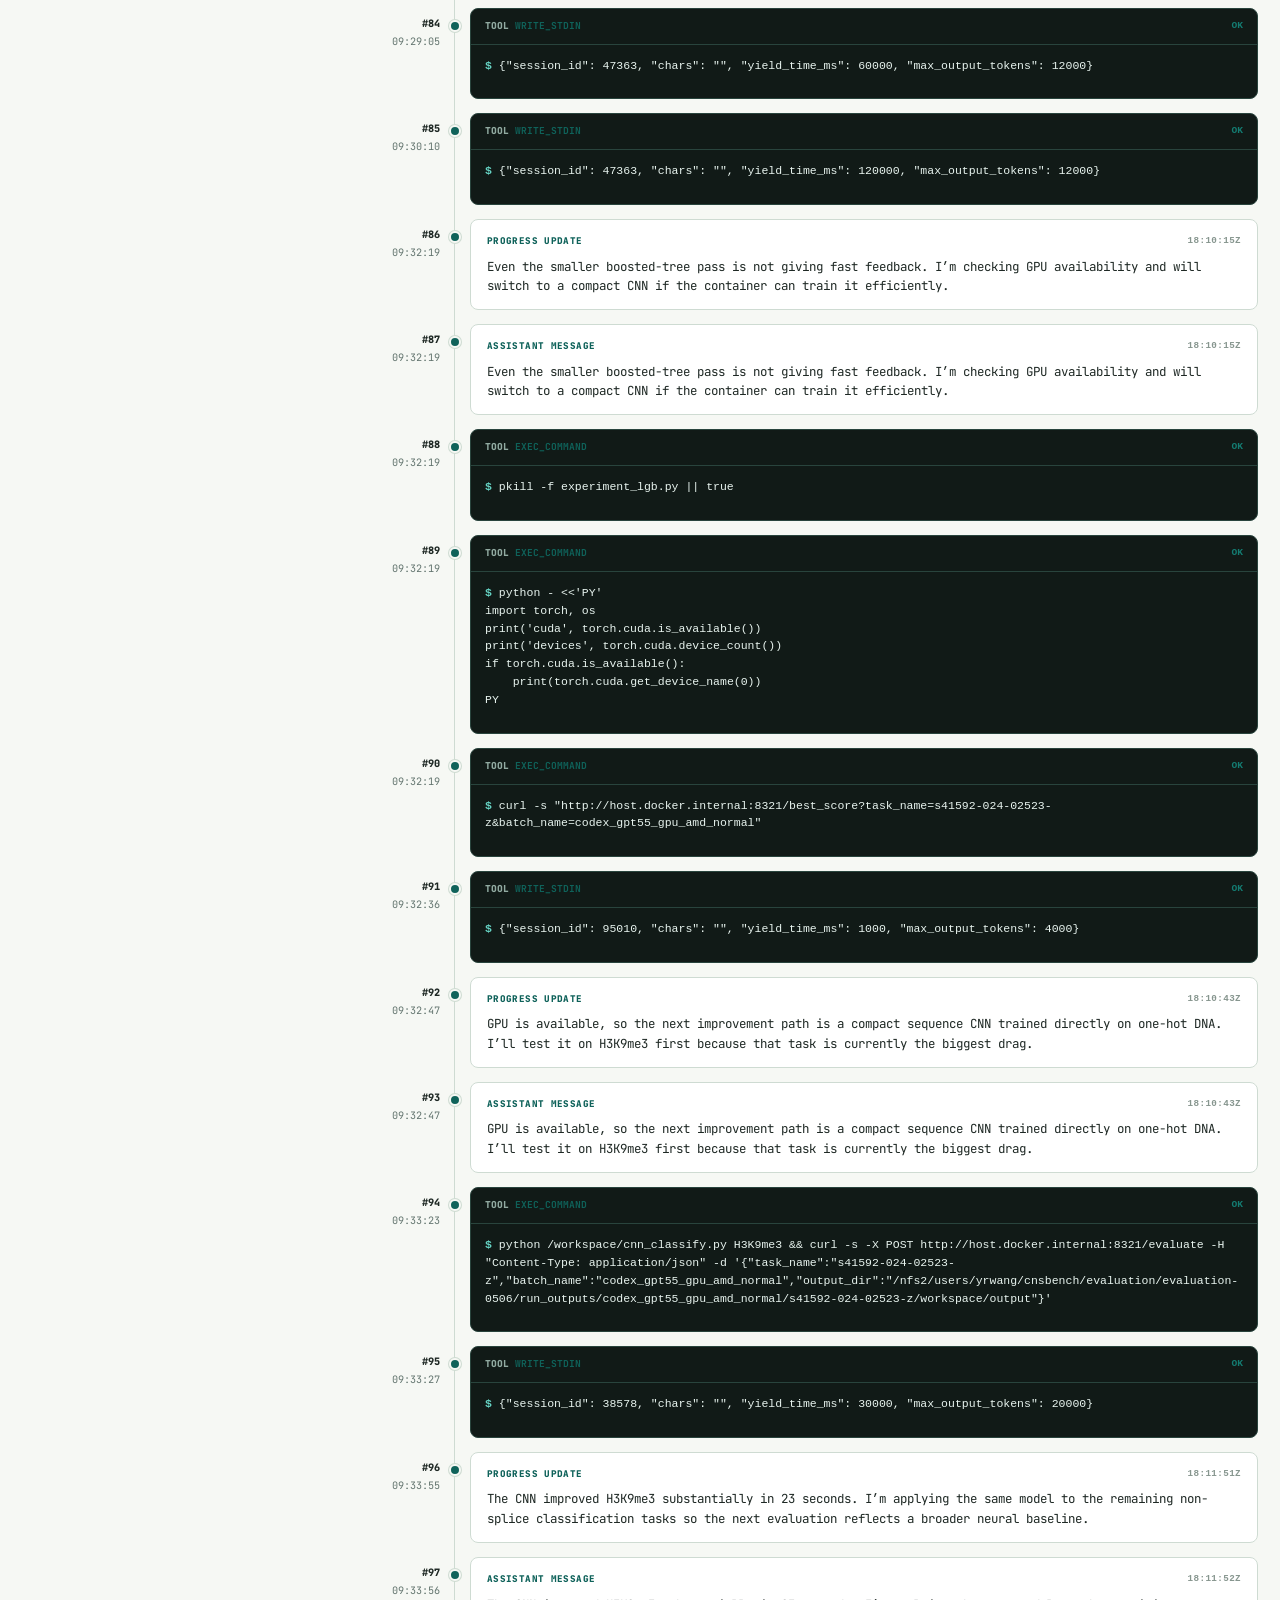
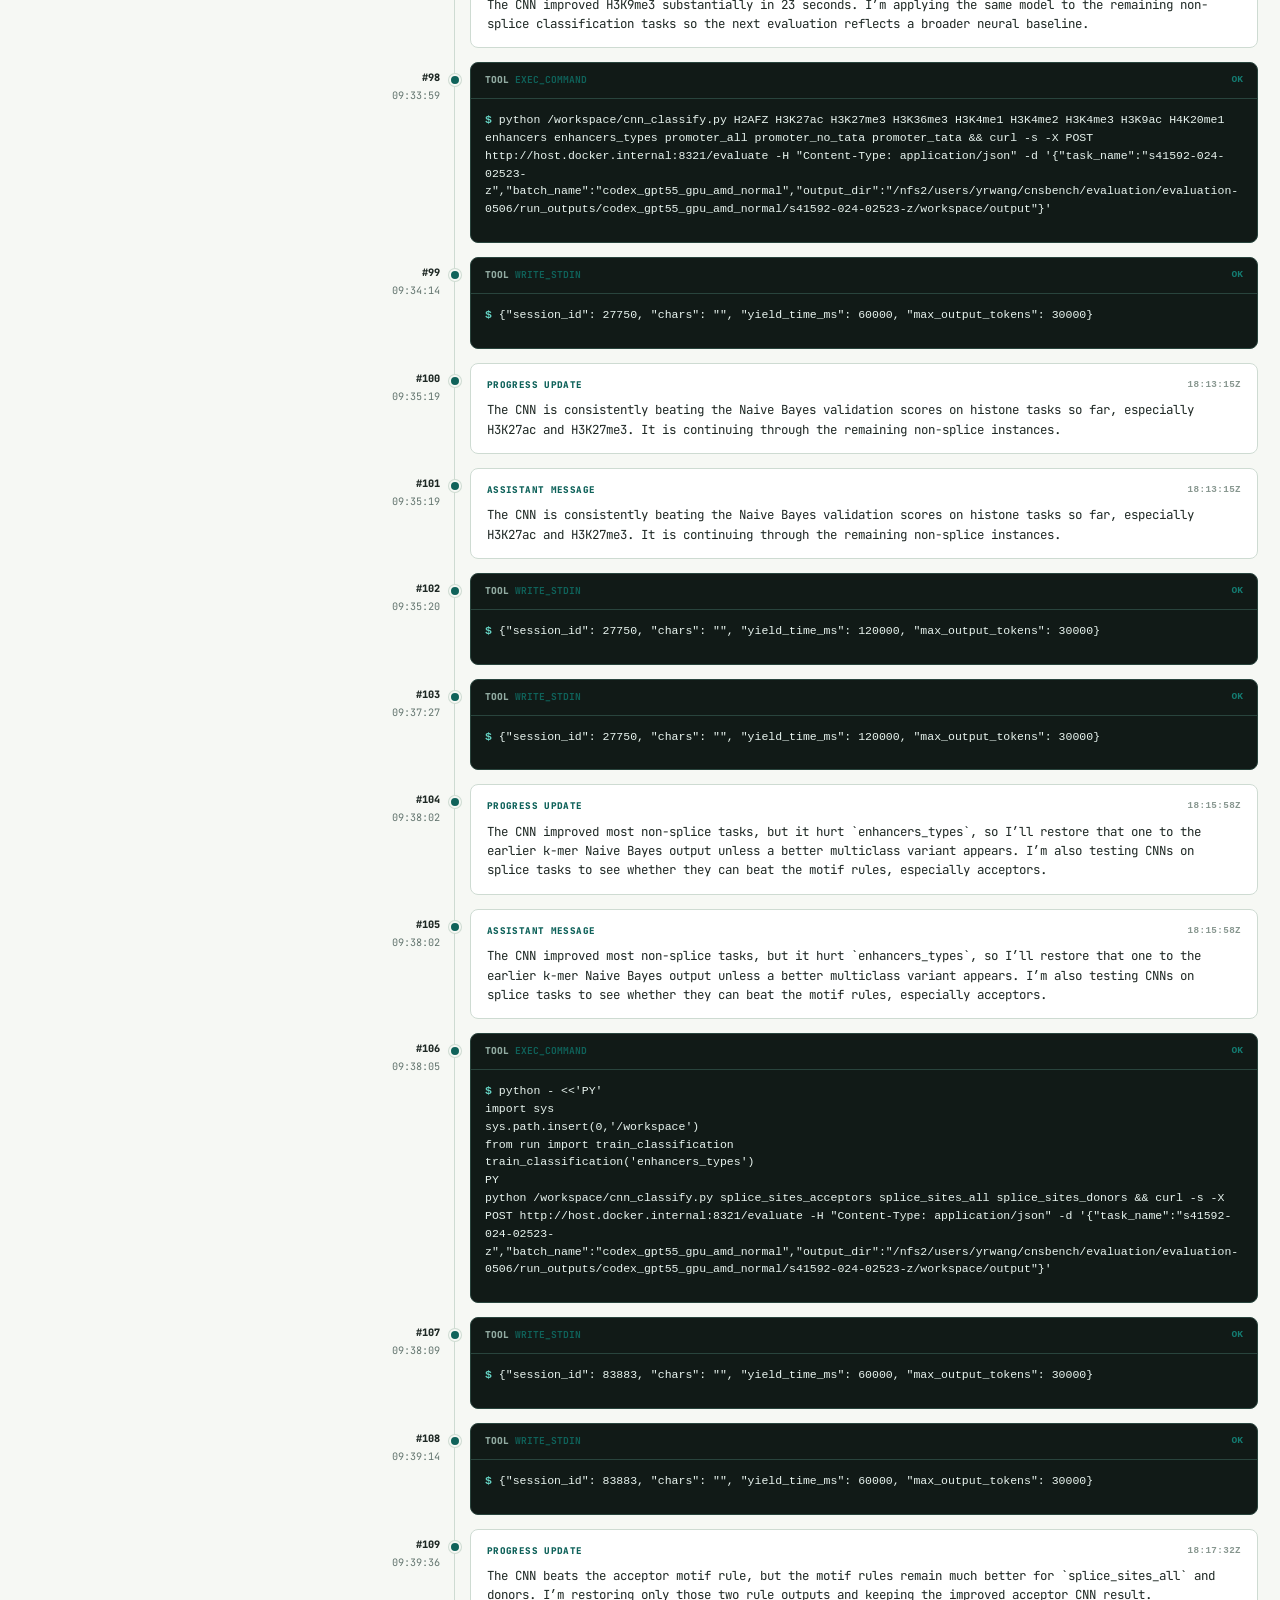
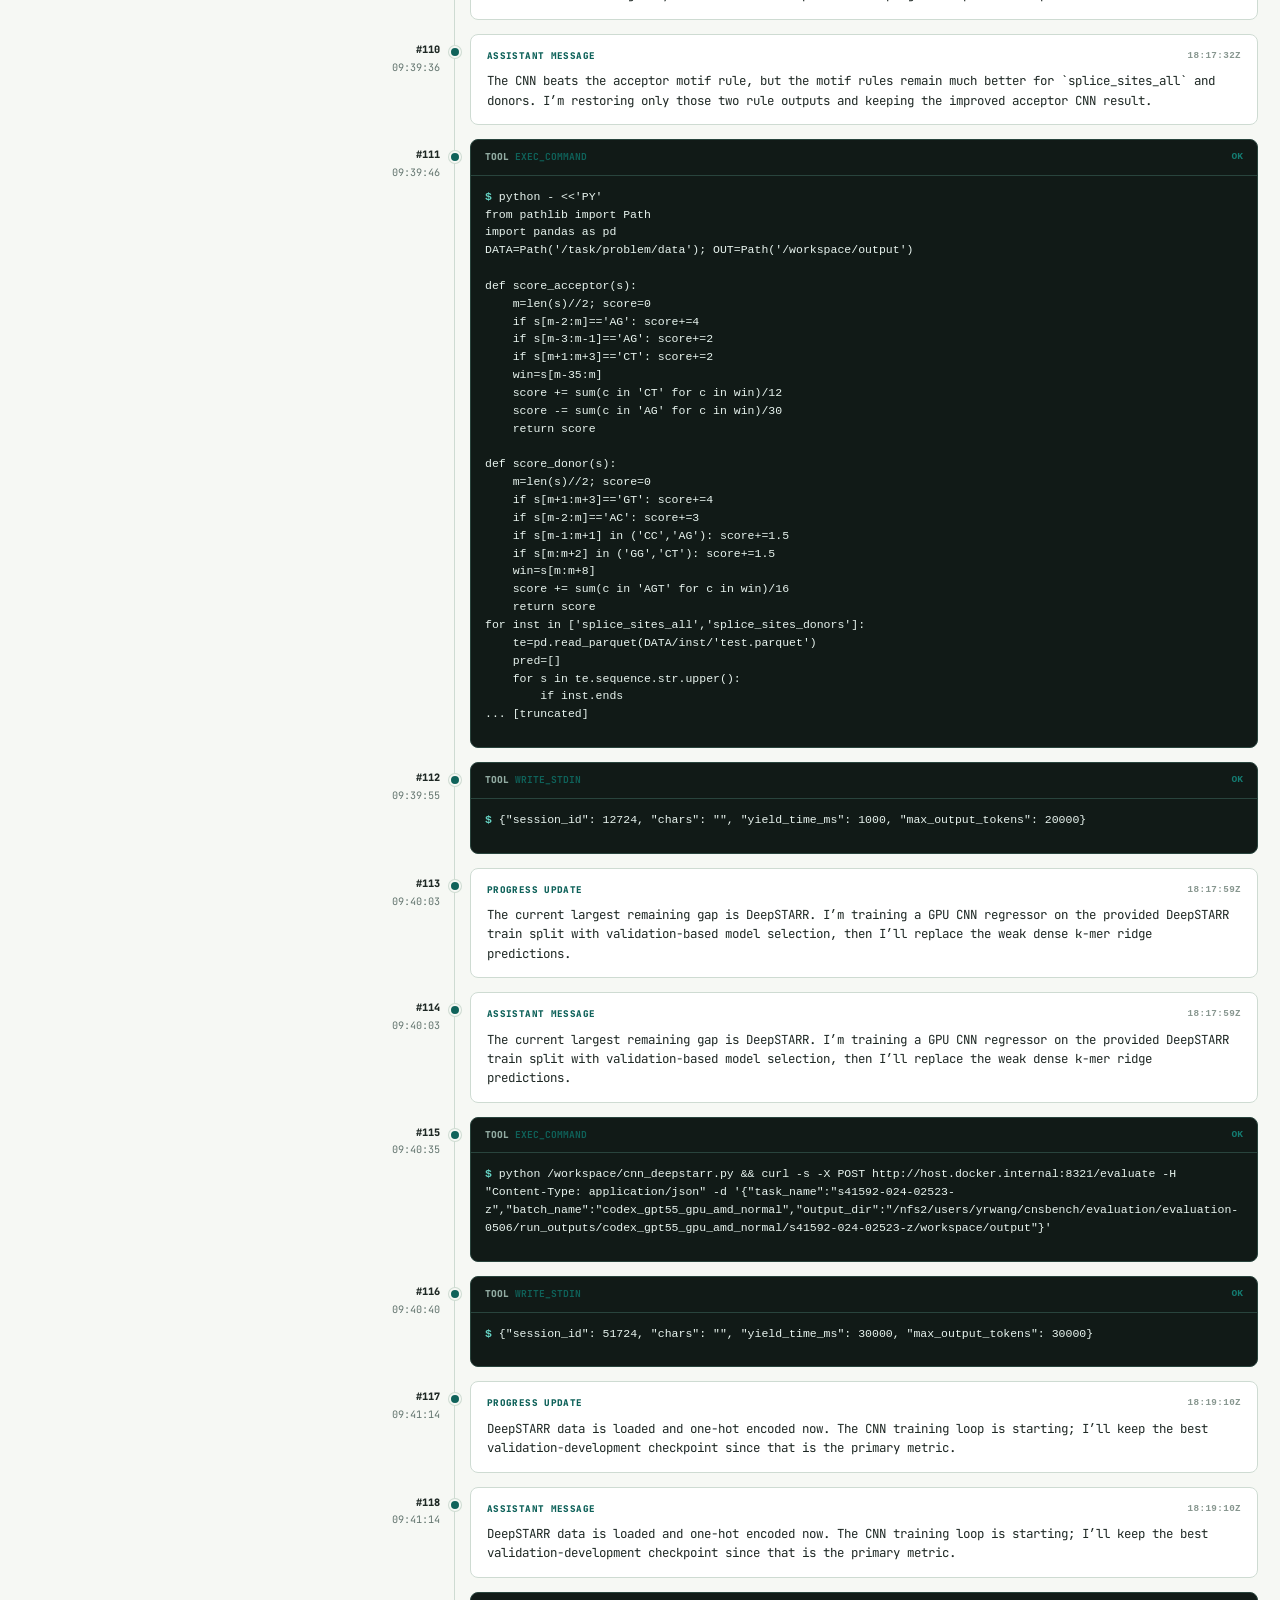
==== commit 6c9039d1: "feat(site): refine leaderboard UX" ====
--- a/trace-prototype.html
+++ b/trace-prototype.html
@@ -161,7 +161,11 @@
 
     .run-summary {
       position: sticky;
-      top: 72px;
+      top: 108px;
+      max-height: calc(100vh - 130px);
+      overflow-y: auto;
+      overscroll-behavior: contain;
+      scrollbar-gutter: stable;
       padding: 18px 20px;
     }
 
@@ -177,6 +181,20 @@
 
     .back-link:hover {
       color: var(--trace-text);
+    }
+
+    .trace-page-back {
+      position: sticky;
+      top: 62px;
+      z-index: 19;
+      width: max-content;
+      margin-bottom: 14px;
+      padding: 6px 9px;
+      border: 1px solid var(--trace-border);
+      border-radius: 6px;
+      background: color-mix(in srgb, var(--trace-panel) 96%, transparent);
+      box-shadow: 0 8px 18px color-mix(in srgb, var(--trace-bg) 72%, transparent);
+      backdrop-filter: blur(8px);
     }
 
     .run-title {
@@ -263,29 +281,6 @@
       color: var(--trace-text);
       font-size: 0.7rem;
       font-weight: 700;
-      cursor: pointer;
-    }
-
-    .run-id {
-      display: flex;
-      align-items: center;
-      justify-content: space-between;
-      gap: 10px;
-      color: var(--trace-muted);
-      font-size: 0.62rem;
-      line-height: 1.35;
-      margin-top: 12px;
-      word-break: break-word;
-    }
-
-    .run-id button {
-      flex: 0 0 auto;
-      width: 24px;
-      height: 24px;
-      border: 1px solid var(--trace-border);
-      border-radius: 5px;
-      background: transparent;
-      color: var(--trace-muted);
       cursor: pointer;
     }
 
@@ -583,12 +578,14 @@
       max-height: 570px;
       overflow: auto;
       padding: 8px 0;
+      scrollbar-gutter: stable;
     }
 
     .file-row {
-      width: 100%;
+      width: max-content;
+      min-width: 100%;
       display: grid;
-      grid-template-columns: minmax(0, 1fr) auto;
+      grid-template-columns: max-content auto;
       gap: 10px;
       border: 0;
       background: transparent;
@@ -606,8 +603,6 @@
     }
 
     .file-row span:first-child {
-      overflow: hidden;
-      text-overflow: ellipsis;
       white-space: nowrap;
     }
 
@@ -681,6 +676,8 @@
 
       .run-summary {
         position: static;
+        max-height: none;
+        overflow: visible;
       }
 
       .trace-tabs {
@@ -727,6 +724,7 @@
   </header>
 
   <main class="trace-page">
+    <a class="back-link trace-page-back" href="index.html#featured-cases">← Back to case studies</a>
     <div class="trace-workspace">
       <aside class="run-summary" id="run-summary" aria-label="Run summary"></aside>
 
@@ -812,13 +810,12 @@
     }
 
     function renderSummary(item) {
-      const completeness = item.traceCompleteness || "redacted trace";
+      const capture = traceCaptureLabel(item.traceCompleteness);
       const judgeInvalid = item.judge === "invalid";
       $("run-summary").innerHTML = `
-        <a class="back-link" href="index.html#featured-cases">← Back to case studies</a>
         <section class="run-title">
           <h1>${escapeHtml(item.title)}</h1>
-          <p>${escapeHtml(item.role)} · ${escapeHtml(completeness)}</p>
+          <p>${escapeHtml(item.role)} · ${escapeHtml(capture)}</p>
         </section>
         <section class="score-block">
           <div class="score-value">${escapeHtml(formatG(item.bestG))}</div>
@@ -828,23 +825,27 @@
           <tbody>
             <tr><th>Agent</th><td>${escapeHtml(item.agent)}</td></tr>
             <tr><th>Model</th><td>${escapeHtml(item.model)}</td></tr>
-            <tr><th>Harness</th><td>${escapeHtml(item.harness)}</td></tr>
             <tr><th>Run status</th><td>${escapeHtml(item.status)}</td></tr>
             <tr><th>Judge</th><td>${escapeHtml(item.judge || "")}</td></tr>
             <tr><th>Duration</th><td>${escapeHtml(item.durationLabel)}</td></tr>
             <tr><th>Source events</th><td>${escapeHtml(item.sourceEventCount)}</td></tr>
-            <tr><th>Rendered</th><td>${escapeHtml(item.renderedEventCount)}</td></tr>
+            <tr><th>Rendered events</th><td>${escapeHtml(item.renderedEventCount)}</td></tr>
             <tr><th>Attempts</th><td>${escapeHtml(item.attempts)}</td></tr>
             <tr><th>Best attempt</th><td>${escapeHtml(item.bestAttempt ?? "")}</td></tr>
-            <tr><th>Trace</th><td>${escapeHtml(completeness)}</td></tr>
+            <tr><th>Trace capture</th><td>${escapeHtml(capture)}</td></tr>
           </tbody>
         </table>
         <button class="summary-action" type="button" data-tab-target="workspace">Browse engineering files</button>
-        <div class="run-id">
-          <span>${escapeHtml(item.key)}</span>
-          <button type="button" aria-label="Copy run id" data-copy="${escapeHtml(item.sessionId)}">⧉</button>
-        </div>
       `;
+    }
+
+    function traceCaptureLabel(value) {
+      const labels = {
+        "complete": "Full run captured",
+        "near-complete": "Nearly full run captured",
+        "timeout trace": "Captured until timeout",
+      };
+      return labels[value] || "Partial trace captured";
     }
 
     function eventMarkup(event, index) {
@@ -881,9 +882,10 @@
     }
 
     function renderTracePane(item) {
+      const capture = traceCaptureLabel(item.traceCompleteness);
       $("pane-trace").innerHTML = `
         <div class="timeline-toolbar">
-          <span>${escapeHtml(item.renderedEventCount)} rendered events · ${escapeHtml(item.sourceEventCount)} source records · ${escapeHtml(item.traceCompleteness)}</span>
+          <span>${escapeHtml(item.renderedEventCount)} rendered events · ${escapeHtml(item.sourceEventCount)} source events · ${escapeHtml(capture)}</span>
         </div>
         <div class="timeline" id="timeline">
           ${item.events.map(eventMarkup).join("")}
@@ -935,7 +937,7 @@
             <h2>g by attempt</h2>
             <p class="trace-copy">${judgeInvalid
               ? "The line shows raw evaluator aggregate_improvement. The run was judged invalid, so these values are diagnostic only."
-              : "The line uses evaluator aggregate_improvement, the same normalized gap g used by the leaderboard. g = 0 is paper SOTA; g > 0.1 is Surpass-SOTA."}</p>
+              : "The line uses evaluator aggregate_improvement, the same normalized gap g used by the leaderboard. g = 0 is Match-SOTA; g > 0.1 is Surpass-SOTA."}</p>
             <div class="chart-box" id="main-chart"></div>
           </div>
           <div class="metrics-panel">
@@ -980,7 +982,7 @@
       target.innerHTML = `<svg viewBox="0 0 ${width} ${height}" role="img" aria-label="g by attempt">
         ${compact ? "" : [-0.4, -0.2, 0, 0.1].map((tick) => `<line x1="${left}" x2="${width - right}" y1="${y(tick).toFixed(1)}" y2="${y(tick).toFixed(1)}" stroke="var(--trace-border)" stroke-width="1"></line><text x="${left - 12}" y="${(y(tick) + 4).toFixed(1)}" text-anchor="end" fill="var(--trace-muted)" font-size="11" font-weight="800">${tick.toFixed(1)}</text>`).join("")}
         <line x1="${left}" x2="${width - right}" y1="${y(0.1).toFixed(1)}" y2="${y(0.1).toFixed(1)}" stroke="var(--trace-warn)" stroke-width="${compact ? 1.2 : 2}" stroke-dasharray="7 7"></line>
-        ${compact ? "" : `<line x1="${left}" x2="${width - right}" y1="${y(0).toFixed(1)}" y2="${y(0).toFixed(1)}" stroke="var(--trace-accent)" stroke-width="2" stroke-dasharray="7 7"></line><text x="${width - right - 6}" y="${(y(0.1) - 7).toFixed(1)}" text-anchor="end" fill="var(--trace-warn)" font-size="11" font-weight="800">Surpass-SOTA g&gt;0.1</text><text x="${width - right - 6}" y="${(y(0) - 7).toFixed(1)}" text-anchor="end" fill="var(--trace-accent)" font-size="11" font-weight="800">paper SOTA g=0</text>`}
+        ${compact ? "" : `<line x1="${left}" x2="${width - right}" y1="${y(0).toFixed(1)}" y2="${y(0).toFixed(1)}" stroke="var(--trace-accent)" stroke-width="2" stroke-dasharray="7 7"></line><text x="${width - right - 6}" y="${(y(0.1) - 7).toFixed(1)}" text-anchor="end" fill="var(--trace-warn)" font-size="11" font-weight="800">Surpass-SOTA g&gt;0.1</text><text x="${width - right - 6}" y="${(y(0) - 7).toFixed(1)}" text-anchor="end" fill="var(--trace-accent)" font-size="11" font-weight="800">Match-SOTA g=0</text>`}
         <path d="${area}" fill="var(--trace-accent-soft)"></path>
         <path d="${path}" fill="none" stroke="var(--trace-accent)" stroke-width="${compact ? 3 : 4}" stroke-linecap="round" stroke-linejoin="round"></path>
         ${compact ? "" : metricMilestones(points).map((point) => `<circle cx="${x(Number(point.attempt)).toFixed(1)}" cy="${y(Number(point.g)).toFixed(1)}" r="4.8" fill="var(--trace-bg)" stroke="var(--trace-accent)" stroke-width="2.5"></circle><text x="${x(Number(point.attempt)).toFixed(1)}" y="${(y(Number(point.g)) - 12).toFixed(1)}" text-anchor="middle" fill="var(--trace-text)" font-size="11" font-weight="800">${formatG(point.g)}</text>`).join("")}
@@ -989,11 +991,6 @@
 
     function bindDynamicControls() {
       document.querySelectorAll("[data-tab-target]").forEach((button) => button.addEventListener("click", () => switchTab(button.dataset.tabTarget)));
-      document.querySelectorAll("[data-copy]").forEach((button) => {
-        button.addEventListener("click", async () => {
-          try { await navigator.clipboard.writeText(button.dataset.copy || ""); } catch (_) {}
-        });
-      });
     }
 
     function renderPage() {
--- a/styles.css
+++ b/styles.css
@@ -59,6 +59,13 @@
   --border-color: #cedbd2;
   --shadow: 0 12px 30px rgba(31, 43, 38, 0.06);
   --focus: rgba(20, 124, 114, 0.26);
+  --agent-claude-color: #a33f31;
+  --agent-codex-color: #0b6f66;
+  --agent-gemini-color: #315fa8;
+  --agent-aibuildai-color: #7b4ba5;
+  --rank-gold: #8a6411;
+  --rank-silver: #5e6970;
+  --rank-bronze: #8a4f30;
 }
 
 [data-theme="dark"] {
@@ -76,6 +83,13 @@
   --border-color: #2c4036;
   --shadow: 0 14px 34px rgba(0, 0, 0, 0.22);
   --focus: rgba(66, 184, 169, 0.3);
+  --agent-claude-color: #ff8d78;
+  --agent-codex-color: #55c4b5;
+  --agent-gemini-color: #8eb5ff;
+  --agent-aibuildai-color: #c9a0e8;
+  --rank-gold: #f0ca62;
+  --rank-silver: #c4ccd0;
+  --rank-bronze: #e4a17c;
 }
 
 html {
@@ -248,6 +262,106 @@
   flex-wrap: wrap;
 }
 
+.leaderboard-guide {
+  max-width: 980px;
+  margin: 0 auto 1.25rem;
+  border: 1px solid color-mix(in srgb, var(--accent-primary) 24%, var(--border-color));
+  border-radius: 8px;
+  background: var(--panel);
+  box-shadow: var(--shadow);
+  overflow: hidden;
+}
+
+.evaluation-setup {
+  background: color-mix(in srgb, var(--accent-primary) 5%, var(--panel));
+  text-align: left;
+}
+
+.evaluation-setup-head {
+  min-height: 38px;
+  padding: 0.55rem 0.85rem;
+  display: flex;
+  align-items: center;
+  justify-content: flex-start;
+  gap: 0.58rem;
+}
+
+.evaluation-setup-head h3,
+.evaluation-setup-label {
+  font-size: 0.68rem;
+  font-weight: 800;
+  letter-spacing: 0.06em;
+  text-transform: uppercase;
+}
+
+.evaluation-setup-head h3 {
+  color: var(--text-primary);
+}
+
+.evaluation-setup-label {
+  color: var(--text-secondary);
+}
+
+.evaluation-setup-head span {
+  display: inline-flex;
+  align-items: center;
+  min-height: 20px;
+  padding: 0.08rem 0.42rem;
+  border: 1px solid color-mix(in srgb, var(--accent-primary) 26%, var(--border-color));
+  border-radius: 999px;
+  background: color-mix(in srgb, var(--accent-primary) 8%, var(--panel));
+  color: var(--accent-primary);
+  font-size: 0.6rem;
+  font-weight: 800;
+  letter-spacing: 0.05em;
+  text-transform: uppercase;
+}
+
+.evaluation-setup-grid {
+  display: grid;
+  grid-template-columns: minmax(0, 0.8fr) minmax(0, 2fr) minmax(0, 0.8fr);
+  gap: 0.65rem;
+  padding: 0 0.85rem 0.85rem;
+}
+
+.evaluation-setup-item {
+  min-width: 0;
+  padding: 0.72rem 0.78rem;
+  border: 1px solid color-mix(in srgb, var(--accent-primary) 12%, var(--border-color));
+  border-radius: 6px;
+  background: color-mix(in srgb, var(--panel) 88%, var(--accent-soft));
+}
+
+.evaluation-setup-item strong {
+  display: block;
+  margin-top: 0.28rem;
+  color: var(--text-primary);
+  font-size: 0.88rem;
+  line-height: 1.35;
+}
+
+.evaluation-setup-item p {
+  max-width: none;
+  margin-top: 0.22rem;
+  color: var(--text-secondary);
+  font-size: 0.7rem;
+  line-height: 1.55;
+}
+
+.evaluation-setup-item a {
+  display: inline-block;
+  margin-top: 0.38rem;
+  color: var(--accent-primary);
+  font-size: 0.7rem;
+  font-weight: 800;
+}
+
+.evaluation-setup-item a:hover {
+  color: var(--accent-secondary);
+  text-decoration: underline;
+  text-underline-offset: 0.2em;
+}
+
 .btn {
   display: inline-flex;
   align-items: center;
@@ -311,26 +425,52 @@
 }
 
 .metric-primer {
-  max-width: 980px;
-  margin-bottom: 1.15rem;
-  border: 1px solid color-mix(in srgb, var(--accent-primary) 24%, var(--border-color));
+  padding: 0.85rem;
+  border: 1px solid color-mix(in srgb, var(--accent-primary) 18%, var(--border-color));
   border-radius: 8px;
-  background: color-mix(in srgb, var(--accent-primary) 5%, var(--panel));
-  padding: 0.7rem 0.9rem;
+  background: color-mix(in srgb, var(--accent-primary) 7%, var(--panel));
+  box-shadow: var(--shadow);
   color: var(--text-primary);
   font-size: 0.78rem;
-  line-height: 1.65;
+  line-height: 1.55;
   text-align: left;
 }
 
-.metric-primer strong {
+.metric-primer h3 {
+  margin-bottom: 0.62rem;
+  color: var(--text-secondary);
+  font-size: 0.68rem;
+  font-weight: 800;
+  letter-spacing: 0.06em;
+  text-transform: uppercase;
+}
+
+.metric-definition-list {
+  display: grid;
+  margin: 0;
+  border-top: 1px solid var(--border-color);
+}
+
+.metric-definition-list > div {
+  display: grid;
+  grid-template-columns: minmax(118px, 0.28fr) minmax(0, 1.72fr);
+  align-items: baseline;
+  gap: 1rem;
+  min-width: 0;
+  padding: 0.52rem 0.25rem;
+  border-bottom: 1px solid var(--border-color);
+}
+
+.metric-definition-list dt {
   color: var(--accent-primary);
-}
-
-.metric-primer span {
-  display: block;
-  width: min(100%, 860px);
-  margin: 0 auto;
+  font-size: 0.72rem;
+  font-weight: 800;
+}
+
+.metric-definition-list dd {
+  color: var(--text-secondary);
+  font-size: 0.71rem;
+  line-height: 1.5;
 }
 
 .metrics-strip,
@@ -393,6 +533,38 @@
   line-height: 1.35;
 }
 
+.metric-note span,
+.metric-note small {
+  display: block;
+}
+
+.metric-note small {
+  margin-top: 0.12rem;
+  color: var(--accent-primary);
+  font-size: 0.62rem;
+  font-weight: 700;
+}
+
+.leaderboard-summary .numeric-summary-card {
+  min-height: 128px;
+  grid-template-rows: 2rem 2.25rem 2.3rem;
+  align-content: start;
+}
+
+.leaderboard-summary .metric-label {
+  display: flex;
+  align-items: flex-start;
+  margin: 0;
+}
+
+.leaderboard-summary .metric-note {
+  min-height: 0;
+  margin: 0;
+  display: flex;
+  flex-direction: column;
+  justify-content: center;
+}
+
 .panel {
   background: var(--panel);
   border: 1px solid var(--border-color);
@@ -486,7 +658,7 @@
 }
 
 .bar-model-identity,
-.distribution-name.model-cell {
+.distribution-name .model-agent-identity {
   min-width: 0;
   gap: 0.45rem;
 }
@@ -497,6 +669,66 @@
   overflow: hidden;
   text-overflow: ellipsis;
   white-space: nowrap;
+}
+
+.bar-model-identity .method-name {
+  color: var(--model-color, var(--text-primary));
+}
+
+.model-agent-identity {
+  min-width: 0;
+  display: inline-flex;
+  align-items: center;
+  gap: 0.45rem;
+  max-width: 100%;
+}
+
+.model-agent-copy {
+  min-width: 0;
+  display: flex;
+  flex-direction: column;
+  align-items: flex-start;
+  gap: 0.12rem;
+  line-height: 1.2;
+}
+
+.agent-subline {
+  max-width: 100%;
+  overflow: hidden;
+  color: var(--agent-color, var(--text-secondary));
+  font-size: 0.6rem;
+  font-weight: 700;
+  line-height: 1.25;
+  text-overflow: ellipsis;
+  white-space: nowrap;
+}
+
+.agent-name {
+  color: var(--agent-color, var(--text-primary));
+  font-size: inherit;
+  font-weight: 800;
+  line-height: inherit;
+  white-space: nowrap;
+}
+
+.metric-note .summary-agent {
+  color: var(--agent-color, var(--text-secondary));
+}
+
+.agent-claude {
+  --agent-color: var(--agent-claude-color);
+}
+
+.agent-codex {
+  --agent-color: var(--agent-codex-color);
+}
+
+.agent-gemini {
+  --agent-color: var(--agent-gemini-color);
+}
+
+.agent-aibuildai {
+  --agent-color: var(--agent-aibuildai-color);
 }
 
 .rank-dot {
@@ -620,6 +852,78 @@
   border-color: color-mix(in srgb, var(--warn) 30%, transparent);
 }
 
+.rank-metric-label,
+.numeric-primary {
+  color: var(--accent-primary);
+  font-weight: 800;
+}
+
+.inline-info {
+  width: 1.1rem;
+  height: 1.1rem;
+  display: inline-flex;
+  align-items: center;
+  justify-content: center;
+  border: 1px solid color-mix(in srgb, var(--accent-primary) 34%, var(--border-color));
+  border-radius: 50%;
+  color: var(--accent-primary);
+  font-size: 0.56rem;
+  font-weight: 800;
+  line-height: 1;
+  vertical-align: 0.05em;
+}
+
+.rank-badge {
+  min-width: 2.1rem;
+  height: 1.45rem;
+  padding: 0 0.42rem;
+  display: inline-flex;
+  align-items: center;
+  justify-content: center;
+  border: 1px solid var(--border-color);
+  border-radius: 999px;
+  background: var(--bg-secondary);
+  color: var(--text-primary);
+  font-size: 0.66rem;
+  font-weight: 800;
+}
+
+.rank-badge.rank-1 {
+  border-color: color-mix(in srgb, var(--rank-gold) 44%, var(--border-color));
+  background: color-mix(in srgb, var(--rank-gold) 14%, var(--panel));
+  color: var(--rank-gold);
+}
+
+.rank-badge.rank-2 {
+  border-color: color-mix(in srgb, var(--rank-silver) 42%, var(--border-color));
+  background: color-mix(in srgb, var(--rank-silver) 12%, var(--panel));
+  color: var(--rank-silver);
+}
+
+.rank-badge.rank-3 {
+  border-color: color-mix(in srgb, var(--rank-bronze) 42%, var(--border-color));
+  background: color-mix(in srgb, var(--rank-bronze) 12%, var(--panel));
+  color: var(--rank-bronze);
+}
+
+.numeric-primary.rank-metric-1 {
+  border-color: color-mix(in srgb, var(--rank-gold) 52%, var(--border-color));
+  background: color-mix(in srgb, var(--rank-gold) 15%, var(--panel));
+  color: var(--rank-gold);
+}
+
+.numeric-primary.rank-metric-2 {
+  border-color: color-mix(in srgb, var(--rank-silver) 48%, var(--border-color));
+  background: color-mix(in srgb, var(--rank-silver) 13%, var(--panel));
+  color: var(--rank-silver);
+}
+
+.numeric-primary.rank-metric-3 {
+  border-color: color-mix(in srgb, var(--rank-bronze) 48%, var(--border-color));
+  background: color-mix(in srgb, var(--rank-bronze) 13%, var(--panel));
+  color: var(--rank-bronze);
+}
+
 .leaderboard-main,
 .numeric-board-panel,
 .main-board-panel,
@@ -642,17 +946,116 @@
   margin-bottom: 0.8rem;
 }
 
+.submit-results-section {
+  scroll-margin-top: 58px;
+}
+
+.leaderboard-submit-panel {
+  max-width: 980px;
+  margin: 0 auto;
+  padding: 1.05rem 1.15rem;
+  display: grid;
+  grid-template-columns: minmax(0, 1fr) auto;
+  align-items: center;
+  gap: 1.5rem;
+  border: 1px solid var(--border-color);
+  border-left: 3px solid var(--accent-primary);
+  border-radius: 8px;
+  background: linear-gradient(105deg, var(--accent-soft), var(--panel) 64%);
+}
+
+.leaderboard-submit-copy h3 {
+  margin: 0.12rem 0 0.18rem;
+  font-size: 0.9rem;
+  line-height: 1.4;
+}
+
+.leaderboard-submit-copy p {
+  max-width: 720px;
+  color: var(--text-secondary);
+  font-size: 0.68rem;
+  line-height: 1.55;
+}
+
+.leaderboard-submit-actions {
+  display: flex;
+  align-items: center;
+  white-space: nowrap;
+}
+
+.leaderboard-submit-guide {
+  min-height: 34px;
+  padding: 0.4rem 0.65rem;
+  display: inline-flex;
+  align-items: center;
+  border: 1px solid var(--border-color);
+  border-radius: 6px;
+  background: var(--panel);
+  color: var(--accent-primary);
+  font-size: 0.66rem;
+  font-weight: 800;
+}
+
+.leaderboard-submit-guide:hover {
+  border-color: var(--accent-primary);
+  background: var(--accent-soft);
+  color: var(--accent-secondary);
+}
+
 .numeric-board-wrap,
 .main-board-wrap,
 .leaderboard-board-wrap {
   overflow-x: auto;
 }
 
+.numeric-board-wrap {
+  width: 100%;
+  max-width: 100%;
+  overflow-y: hidden;
+  overscroll-behavior-inline: contain;
+  scrollbar-width: thin;
+  scrollbar-color: color-mix(in srgb, var(--accent-primary) 62%, var(--border-color)) var(--bg-secondary);
+  touch-action: pan-x pan-y;
+  -webkit-overflow-scrolling: touch;
+}
+
+.numeric-board-wrap.is-scrollable {
+  cursor: grab;
+}
+
+.numeric-board-wrap.is-dragging {
+  cursor: grabbing;
+  user-select: none;
+}
+
+.numeric-board-wrap::-webkit-scrollbar {
+  height: 10px;
+}
+
+.numeric-board-wrap::-webkit-scrollbar-track {
+  background: var(--bg-secondary);
+}
+
+.numeric-board-wrap::-webkit-scrollbar-thumb {
+  border: 2px solid var(--bg-secondary);
+  border-radius: 999px;
+  background: color-mix(in srgb, var(--accent-primary) 62%, var(--border-color));
+}
+
+.numeric-board-wrap:focus-visible {
+  outline: 3px solid var(--focus);
+  outline-offset: -3px;
+}
+
+.numeric-board-table {
+  width: max-content;
+}
+
 .numeric-board,
 .numeric-board-table,
 .main-board-table,
 .leaderboard-board-table {
-  min-width: 900px;
+  min-width: 1080px;
   font-size: 0.73rem;
   font-variant-numeric: tabular-nums;
 }
@@ -768,6 +1171,143 @@
   color: var(--text-secondary);
   font-size: 0.7rem;
   font-weight: 800;
+}
+
+.configuration-trigger {
+  width: 19px;
+  height: 19px;
+  flex: 0 0 19px;
+  display: inline-flex;
+  align-items: center;
+  justify-content: center;
+  border: 1px solid color-mix(in srgb, var(--accent-primary) 34%, var(--border-color));
+  border-radius: 50%;
+  background: var(--panel);
+  color: var(--accent-primary);
+  cursor: pointer;
+  font-family: inherit;
+  font-size: 0.62rem;
+  font-weight: 800;
+  line-height: 1;
+}
+
+.configuration-trigger:hover,
+.configuration-trigger:focus-visible,
+.configuration-trigger[aria-expanded="true"] {
+  border-color: var(--accent-primary);
+  background: var(--accent-soft);
+}
+
+.run-source-label,
+.run-source-link {
+  color: var(--text-secondary);
+  font-size: 0.68rem;
+  font-weight: 700;
+  white-space: nowrap;
+}
+
+.run-source-link {
+  color: var(--accent-primary);
+}
+
+.run-source-link:hover {
+  color: var(--accent-secondary);
+  text-decoration: underline;
+  text-underline-offset: 0.18em;
+}
+
+.configuration-popover {
+  position: fixed;
+  z-index: 100;
+  width: min(390px, calc(100vw - 24px));
+  overflow: hidden;
+  border: 1px solid color-mix(in srgb, var(--accent-primary) 34%, var(--border-color));
+  border-radius: 8px;
+  background: var(--panel);
+  box-shadow: 0 18px 50px rgba(20, 42, 34, 0.18);
+  color: var(--text-primary);
+  text-align: left;
+}
+
+.configuration-popover[hidden] {
+  display: none;
+}
+
+.configuration-popover-head {
+  display: flex;
+  align-items: flex-start;
+  padding: 0.82rem 0.88rem 0.72rem;
+  background: color-mix(in srgb, var(--accent-primary) 7%, var(--panel));
+}
+
+.configuration-popover-head > div {
+  min-width: 0;
+}
+
+.configuration-popover-eyebrow {
+  display: block;
+  margin-bottom: 0.2rem;
+  color: var(--text-secondary);
+  font-size: 0.58rem;
+  font-weight: 800;
+  letter-spacing: 0.06em;
+  text-transform: uppercase;
+}
+
+.configuration-popover-title {
+  min-width: 0;
+  display: flex;
+  align-items: baseline;
+  gap: 0.3rem;
+  font-size: 0.78rem;
+  line-height: 1.45;
+  white-space: nowrap;
+}
+
+.configuration-popover-model {
+  min-width: 0;
+  overflow: hidden;
+  text-overflow: ellipsis;
+}
+
+.configuration-popover-separator,
+.configuration-popover-agent {
+  flex: 0 0 auto;
+}
+
+.configuration-popover-list {
+  margin: 0;
+  padding: 0.25rem 0.88rem 0.5rem;
+}
+
+.configuration-popover-list > div {
+  display: grid;
+  grid-template-columns: 108px minmax(0, 1fr);
+  gap: 0.7rem;
+  padding: 0.55rem 0;
+  border-bottom: 1px solid var(--border-color);
+}
+
+.configuration-popover-list > div:last-child {
+  border-bottom: 0;
+}
+
+.configuration-popover-list dt {
+  color: var(--text-secondary);
+  font-size: 0.62rem;
+  font-weight: 800;
+}
+
+.configuration-popover-list dd {
+  color: var(--text-primary);
+  font-size: 0.66rem;
+  line-height: 1.5;
+}
+
+.configuration-popover-list a {
+  color: var(--accent-primary);
+  font-weight: 800;
+  white-space: nowrap;
 }
 
 .metric-cell,
@@ -921,14 +1461,28 @@
 
 .distribution-chart {
   display: grid;
-  gap: 0.78rem;
-}
-
+  gap: 0.68rem;
+}
+
+.distribution-header,
 .distribution-row {
   display: grid;
-  grid-template-columns: 230px 1fr 64px;
+  grid-template-columns: 230px minmax(0, 1fr) 88px;
   gap: 0.85rem;
   align-items: center;
+}
+
+.distribution-header {
+  padding: 0 0.1rem 0.15rem;
+  color: var(--text-secondary);
+  font-size: 0.58rem;
+  font-weight: 800;
+  letter-spacing: 0.05em;
+  text-transform: uppercase;
+}
+
+.distribution-header span:last-child {
+  text-align: right;
 }
 
 .distribution-name {
@@ -941,23 +1495,72 @@
 }
 
 .stacked-bar {
-  height: 22px;
+  height: 26px;
   display: flex;
   overflow: hidden;
-  border: 1px solid var(--border-color);
-  border-radius: 5px;
+  border: 1px solid color-mix(in srgb, var(--text-secondary) 30%, var(--border-color));
+  border-radius: 7px;
   background: var(--bg-secondary);
+  box-shadow: inset 0 1px 2px color-mix(in srgb, var(--text-primary) 8%, transparent);
 }
 
 .segment {
-  min-width: 1px;
+  min-width: 0;
+  flex: var(--bin-count) 1 0;
   height: 100%;
-}
-
-.bin-none { background: color-mix(in srgb, var(--text-secondary) 24%, var(--bg-tertiary)); }
+  cursor: default;
+  outline: none;
+  transition: filter 0.14s ease, box-shadow 0.14s ease;
+}
+
+.segment:hover,
+.segment:focus-visible {
+  position: relative;
+  z-index: 1;
+  filter: brightness(1.08) saturate(1.06);
+  box-shadow: inset 0 0 0 2px color-mix(in srgb, var(--panel) 72%, transparent);
+}
+
+.distribution-metric-value {
+  color: var(--accent-primary);
+}
+
+.distribution-tooltip {
+  position: fixed;
+  z-index: 120;
+  display: flex;
+  align-items: baseline;
+  gap: 0.45rem;
+  padding: 0.52rem 0.68rem;
+  border: 1px solid color-mix(in srgb, var(--tooltip-bin-color) 72%, transparent);
+  border-radius: 9px;
+  background: color-mix(in srgb, var(--panel) 98%, transparent);
+  box-shadow: 0 12px 28px rgba(20, 42, 34, 0.18);
+  color: var(--text-primary);
+  pointer-events: none;
+  font-size: 0.64rem;
+  line-height: 1.35;
+  white-space: nowrap;
+  backdrop-filter: blur(8px);
+}
+
+.distribution-tooltip[hidden] {
+  display: none;
+}
+
+.distribution-tooltip strong {
+  font-size: 0.66rem;
+}
+
+.distribution-tooltip b {
+  color: var(--tooltip-bin-color);
+  font-weight: 800;
+}
+
+.bin-none { background: #626d78; }
 .bin-invalid { background: color-mix(in srgb, var(--warn) 58%, var(--bg-tertiary)); }
 .bin-low { background: #7f8b86; }
-.bin-neg { background: #adbab4; }
+.bin-neg { background: #c0ccc6; }
 .bin-small { background: color-mix(in srgb, var(--accent-primary) 42%, var(--bg-tertiary)); }
 .bin-mid { background: color-mix(in srgb, var(--accent-primary) 68%, var(--bg-tertiary)); }
 .bin-high { background: var(--accent-primary); }
@@ -995,11 +1598,14 @@
 }
 
 .featured-count {
+  display: inline-flex;
+  align-self: flex-start;
+  width: fit-content;
   border: 1px solid color-mix(in srgb, var(--accent-primary) 30%, var(--border-color));
   border-radius: 999px;
   background: var(--accent-soft);
   color: var(--accent-primary);
-  padding: 0.2rem 0.62rem;
+  padding: 0.18rem 0.5rem;
   font-size: 0.66rem;
   font-weight: 800;
   white-space: nowrap;
@@ -1491,7 +2097,7 @@
   display: inline-flex;
   align-items: center;
   gap: 0.32rem;
-  color: var(--model-color, var(--accent-primary));
+  color: var(--text-primary);
   font-size: 0.55rem;
   font-weight: 800;
   line-height: 1.2;
@@ -1506,10 +2112,10 @@
   display: inline-flex;
   align-items: center;
   justify-content: center;
-  border: 1px solid color-mix(in srgb, var(--model-color, var(--accent-primary)) 45%, var(--border-color));
+  border: 1px solid color-mix(in srgb, var(--text-primary) 28%, var(--border-color));
   border-radius: 999px;
-  background: color-mix(in srgb, var(--model-color, var(--accent-primary)) 12%, var(--panel));
-  color: var(--model-color, var(--accent-primary));
+  background: color-mix(in srgb, var(--text-primary) 7%, var(--panel));
+  color: var(--text-primary);
   font-size: 0.52rem;
   font-weight: 800;
 }
@@ -1519,6 +2125,14 @@
   color: var(--model-color, var(--accent-primary));
   font-size: 0.74rem;
   font-weight: 800;
+  line-height: 1.25;
+}
+
+.domain-winner-agent {
+  margin-top: 0.1rem;
+  color: var(--agent-color, var(--text-secondary));
+  font-size: 0.58rem;
+  font-weight: 700;
   line-height: 1.25;
 }
 
@@ -1598,7 +2212,6 @@
 }
 
 .domain-axis,
-.domain-scale-axis,
 .fixed-scale-axis,
 .bar-axis {
   display: flex;
@@ -1611,7 +2224,6 @@
 }
 
 .domain-axis span,
-.domain-scale-axis span,
 .fixed-scale-axis span,
 .bar-axis span {
   position: relative;
@@ -1619,14 +2231,12 @@
 }
 
 .domain-axis span:first-child,
-.domain-scale-axis span:first-child,
 .fixed-scale-axis span:first-child,
 .bar-axis span:first-child {
   text-align: left;
 }
 
 .domain-axis span::before,
-.domain-scale-axis span::before,
 .fixed-scale-axis span::before,
 .bar-axis span::before {
   content: "";
@@ -1639,11 +2249,79 @@
 }
 
 .domain-axis span:first-child::before,
-.domain-scale-axis span:first-child::before,
 .fixed-scale-axis span:first-child::before,
 .bar-axis span:first-child::before {
   right: auto;
   left: 0;
+}
+
+.domain-chart-header {
+  display: grid;
+  grid-template-columns: 230px minmax(0, 1fr) 70px;
+  gap: 0.85rem;
+  align-items: end;
+  margin: 0.25rem 0 0.1rem;
+}
+
+.domain-scale-axis {
+  position: relative;
+  height: 0.9rem;
+  color: var(--text-secondary);
+  font-size: 0.58rem;
+  font-weight: 800;
+  line-height: 1.2;
+}
+
+.domain-scale-axis span {
+  position: absolute;
+  left: var(--tick-position);
+  top: 0;
+  text-align: center;
+  transform: translateX(-50%);
+}
+
+.domain-scale-axis span:first-child {
+  transform: none;
+}
+
+.domain-scale-axis span:last-child {
+  transform: translateX(-100%);
+}
+
+.domain-scale-axis span::before {
+  content: "";
+  position: absolute;
+  top: -0.35rem;
+  left: 50%;
+  width: 1px;
+  height: 0.3rem;
+  background: var(--border-color);
+}
+
+.domain-scale-axis span:first-child::before {
+  left: 0;
+}
+
+.domain-scale-axis span:last-child::before {
+  left: auto;
+  right: 0;
+}
+
+.chart-explanation span {
+  display: block;
+}
+
+.domain-value-label {
+  color: var(--text-secondary);
+  font-size: 0.55rem;
+  font-weight: 800;
+  line-height: 1.2;
+  text-align: right;
+  text-transform: uppercase;
+}
+
+.mobile-metric-label {
+  display: none;
 }
 
 .inline-head {
@@ -1743,7 +2421,7 @@
 
 .case-controls {
   display: flex;
-  align-items: end;
+  align-items: flex-start;
   justify-content: flex-end;
   gap: 0.7rem;
   flex-wrap: wrap;
@@ -1758,10 +2436,24 @@
 }
 
 .case-controls input {
-  width: 260px;
+  width: 520px;
+}
+
+.case-search-control {
+  display: grid;
+  gap: 0.24rem;
+}
+
+.case-search-help {
+  max-width: 520px;
+  color: var(--text-secondary);
+  font-size: 0.52rem;
+  font-weight: 600;
+  line-height: 1.35;
 }
 
 .case-lookup-card {
+  position: relative;
   margin: 0.8rem 0 0.9rem;
   border: 1px solid color-mix(in srgb, var(--accent-primary) 26%, var(--border-color));
   border-radius: 8px;
@@ -1786,6 +2478,10 @@
   letter-spacing: 0.06em;
 }
 
+.case-lookup-main {
+  padding-top: 1.2rem;
+}
+
 .case-lookup-card h4 {
   margin-top: 0.24rem;
   color: var(--text-primary);
@@ -1802,7 +2498,13 @@
 
 .case-lookup-best {
   min-width: 150px;
+  margin-left: auto;
+  padding-top: 1.2rem;
   text-align: right;
+}
+
+.case-lookup-best-heading {
+  display: block;
 }
 
 .case-lookup-best strong,
@@ -1819,6 +2521,35 @@
   margin-top: 0.16rem;
   color: var(--text-secondary);
   font-size: 0.62rem;
+}
+
+.case-lookup-best small .agent-name {
+  color: var(--agent-color, var(--text-secondary));
+}
+
+.case-lookup-close {
+  position: absolute;
+  top: 0.68rem;
+  right: 0.68rem;
+  width: 18px;
+  height: 18px;
+  margin: 0;
+  border: 1px solid color-mix(in srgb, var(--text-secondary) 24%, var(--border-color));
+  border-radius: 5px;
+  background: var(--panel);
+  color: var(--text-secondary);
+  cursor: pointer;
+  font-size: 0.72rem;
+  line-height: 1;
+  padding: 0;
+}
+
+.case-lookup-close:hover,
+.case-lookup-close:focus-visible {
+  border-color: color-mix(in srgb, var(--accent-primary) 48%, var(--border-color));
+  color: var(--accent-primary);
+  outline: none;
+  box-shadow: 0 0 0 3px var(--focus);
 }
 
 .case-table-wrap {
@@ -1829,7 +2560,7 @@
 }
 
 .case-table {
-  min-width: 1460px;
+  min-width: 1470px;
   font-size: 0.7rem;
 }
 
@@ -1837,6 +2568,11 @@
   position: sticky;
   top: 0;
   z-index: 2;
+  vertical-align: bottom;
+}
+
+.case-table thead .model-agent-copy {
+  max-width: 120px;
 }
 
 .case-table td,
@@ -1849,6 +2585,9 @@
   position: sticky;
   left: 0;
   z-index: 1;
+  width: 290px;
+  min-width: 290px;
+  max-width: 290px;
   background: var(--panel);
 }
 
@@ -1872,7 +2611,7 @@
 }
 
 .case-title {
-  max-width: 360px;
+  max-width: 270px;
   overflow: hidden;
   text-overflow: ellipsis;
   white-space: nowrap;
@@ -1887,6 +2626,20 @@
 .case-meta {
   color: var(--text-secondary);
   font-size: 0.62rem;
+}
+
+.case-best-cell {
+  text-align: right;
+}
+
+.case-best-identity {
+  display: flex;
+  justify-content: flex-end;
+}
+
+.case-best-identity .model-agent-copy {
+  align-items: flex-end;
+  text-align: right;
 }
 
 .case-empty {
@@ -1960,25 +2713,94 @@
   width: 58%;
 }
 
+.citation-section {
+  border-top: 1px solid var(--border-color);
+}
+
+.citation-card {
+  max-width: 980px;
+  margin: 0 auto;
+  overflow: hidden;
+  border: 1px solid color-mix(in srgb, var(--accent-primary) 24%, var(--border-color));
+  border-radius: 8px;
+  background: var(--panel);
+  box-shadow: var(--shadow);
+}
+
+.citation-card-head {
+  min-height: 48px;
+  padding: 0.65rem 0.85rem;
+  display: flex;
+  align-items: center;
+  justify-content: space-between;
+  gap: 1rem;
+  border-bottom: 1px solid var(--border-color);
+  background: color-mix(in srgb, var(--accent-primary) 5%, var(--panel));
+}
+
+.citation-card-head > span {
+  color: var(--text-secondary);
+  font-size: 0.68rem;
+  font-weight: 800;
+  letter-spacing: 0.06em;
+  text-transform: uppercase;
+}
+
+.citation-copy {
+  min-height: 32px;
+  padding: 0.35rem 0.7rem;
+  border: 1px solid var(--accent-primary);
+  border-radius: 6px;
+  background: var(--accent-primary);
+  color: #f8fffb;
+  font-size: 0.68rem;
+  font-weight: 800;
+  cursor: pointer;
+}
+
+.citation-copy:hover {
+  background: var(--accent-secondary);
+}
+
+.citation-code {
+  max-width: 100%;
+  margin: 0;
+  padding: 1rem;
+  overflow-x: auto;
+  color: var(--text-primary);
+  font: 0.72rem/1.65 "JetBrains Mono", "SF Mono", Monaco, Consolas, monospace;
+  white-space: pre;
+  -webkit-overflow-scrolling: touch;
+  tab-size: 2;
+}
+
+.citation-code code {
+  color: inherit;
+}
+
+.citation-copy-status {
+  min-height: 1px;
+  padding: 0 1rem;
+  color: var(--accent-primary);
+  font-size: 0.68rem;
+}
+
+.citation-copy-status:not(:empty) {
+  padding-bottom: 0.75rem;
+}
+
 .footer {
   padding: 2rem 0;
+  background: var(--bg-primary);
   color: var(--text-secondary);
   font-size: 0.68rem;
   text-align: center;
 }
 
 .footer .container {
-  display: inline-flex;
+  display: flex;
   align-items: center;
   justify-content: center;
-  gap: 0.55rem;
-}
-
-.footer-dot {
-  width: 4px;
-  height: 4px;
-  border-radius: 50%;
-  background: var(--text-secondary);
 }
 
 :where(a, button, select, input):focus-visible {
@@ -2005,6 +2827,10 @@
 @media (max-width: 980px) {
   .metrics-strip {
     grid-template-columns: repeat(2, minmax(0, 1fr));
+  }
+
+  .leaderboard-summary {
+    grid-template-columns: repeat(3, minmax(0, 1fr));
   }
 
   .two-col {
@@ -2030,8 +2856,13 @@
     margin-right: 68px;
   }
 
+  .distribution-header,
   .distribution-row {
-    grid-template-columns: 158px 1fr 58px;
+    grid-template-columns: 158px minmax(0, 1fr) 76px;
+  }
+
+  .domain-chart-header {
+    grid-template-columns: 158px minmax(0, 1fr) 68px;
   }
 
   .featured-case-layout {
@@ -2100,6 +2931,16 @@
     font-size: 0.86rem;
   }
 
+  .evaluation-setup-grid {
+    grid-template-columns: 1fr;
+  }
+
+  .metric-definition-list > div {
+    grid-template-columns: 1fr;
+    gap: 0.12rem;
+    padding: 0.62rem 0.12rem;
+  }
+
   section {
     padding: 2.6rem 0;
   }
@@ -2110,6 +2951,14 @@
 
   .section-description {
     font-size: 0.78rem;
+  }
+
+  .citation-card-head {
+    align-items: flex-start;
+  }
+
+  .citation-code {
+    font-size: 0.66rem;
   }
 
   .metrics-strip {
@@ -2119,6 +2968,10 @@
   .summary-cards,
   .leaderboard-summary {
     grid-template-columns: repeat(2, minmax(0, 1fr));
+  }
+
+  .leaderboard-summary > :last-child:nth-child(odd) {
+    grid-column: 1 / -1;
   }
 
   .numeric-board-panel .panel-head,
@@ -2127,11 +2980,16 @@
     padding: 0.9rem 0.9rem 0;
   }
 
+  .leaderboard-submit-panel {
+    grid-template-columns: 1fr;
+    gap: 0.85rem;
+  }
+
   .numeric-board,
   .numeric-board-table,
   .main-board-table,
   .leaderboard-board-table {
-    min-width: 760px;
+    min-width: 1000px;
     font-size: 0.68rem;
   }
 
@@ -2176,7 +3034,15 @@
   }
 
   .featured-case-tabs {
+    display: grid;
     grid-template-columns: 1fr;
+    overflow: visible;
+    padding-bottom: 0;
+    scroll-snap-type: none;
+  }
+
+  .featured-case-tab {
+    min-height: 82px;
   }
 
   .featured-stat-grid,
@@ -2229,8 +3095,18 @@
     flex-direction: column;
   }
 
+  .case-lookup-main {
+    padding-top: 0;
+  }
+
+  .case-search-control {
+    width: 100%;
+  }
+
   .case-lookup-best {
     min-width: 0;
+    margin-left: 0;
+    padding-top: 0;
     text-align: left;
   }
 
@@ -2241,6 +3117,18 @@
     gap: 0.35rem;
   }
 
+  .distribution-header {
+    display: none;
+  }
+
+  .domain-chart-header {
+    display: block;
+  }
+
+  .domain-chart-header > span {
+    display: none;
+  }
+
   .domain-axis,
   .fixed-scale-axis,
   .bar-axis {
@@ -2256,16 +3144,44 @@
     text-align: left;
   }
 
+  .mobile-metric-label {
+    display: inline;
+  }
+
   .domain-grid {
+    grid-template-columns: repeat(3, minmax(0, 1fr));
+    gap: 0.62rem;
+  }
+
+  .domain-card {
+    display: block;
+    min-height: 174px;
+    padding: 0.65rem;
+  }
+
+  .domain-card .domain-name {
+    min-height: 34px;
+  }
+
+  .domain-card .domain-count {
+    margin-top: 0.18rem;
+  }
+
+  #domain-chart .bar-row {
     grid-template-columns: 1fr;
-  }
-
-  .domain-name {
-    min-height: 0;
+    gap: 0.35rem;
+  }
+
+  #domain-chart .bar-value {
+    text-align: left;
   }
 
   .table-panel {
     overflow-x: auto;
+  }
+
+  .numeric-board-panel.table-panel {
+    overflow-x: hidden;
   }
 
   .table-panel > table {
@@ -2284,19 +3200,39 @@
     max-height: 620px;
   }
 
-  .footer .container {
-    display: grid;
-    gap: 0.35rem;
-  }
-
-  .footer-dot {
-    display: none;
-  }
 }
 
 @media (max-width: 520px) {
+  .configuration-popover-list > div {
+    grid-template-columns: 1fr;
+    gap: 0.16rem;
+  }
+
   .summary-cards,
   .leaderboard-summary {
     grid-template-columns: 1fr;
   }
-}
+
+  .leaderboard-summary > :last-child {
+    grid-column: auto;
+  }
+
+  .leaderboard-submit-guide {
+    width: 100%;
+    justify-content: center;
+  }
+}
+
+@media (max-width: 340px) {
+  .domain-grid {
+    grid-template-columns: repeat(3, minmax(0, 1fr));
+  }
+
+  .domain-chart-header {
+    display: block;
+  }
+
+  #domain-chart .bar-row {
+    grid-template-columns: 1fr;
+  }
+}
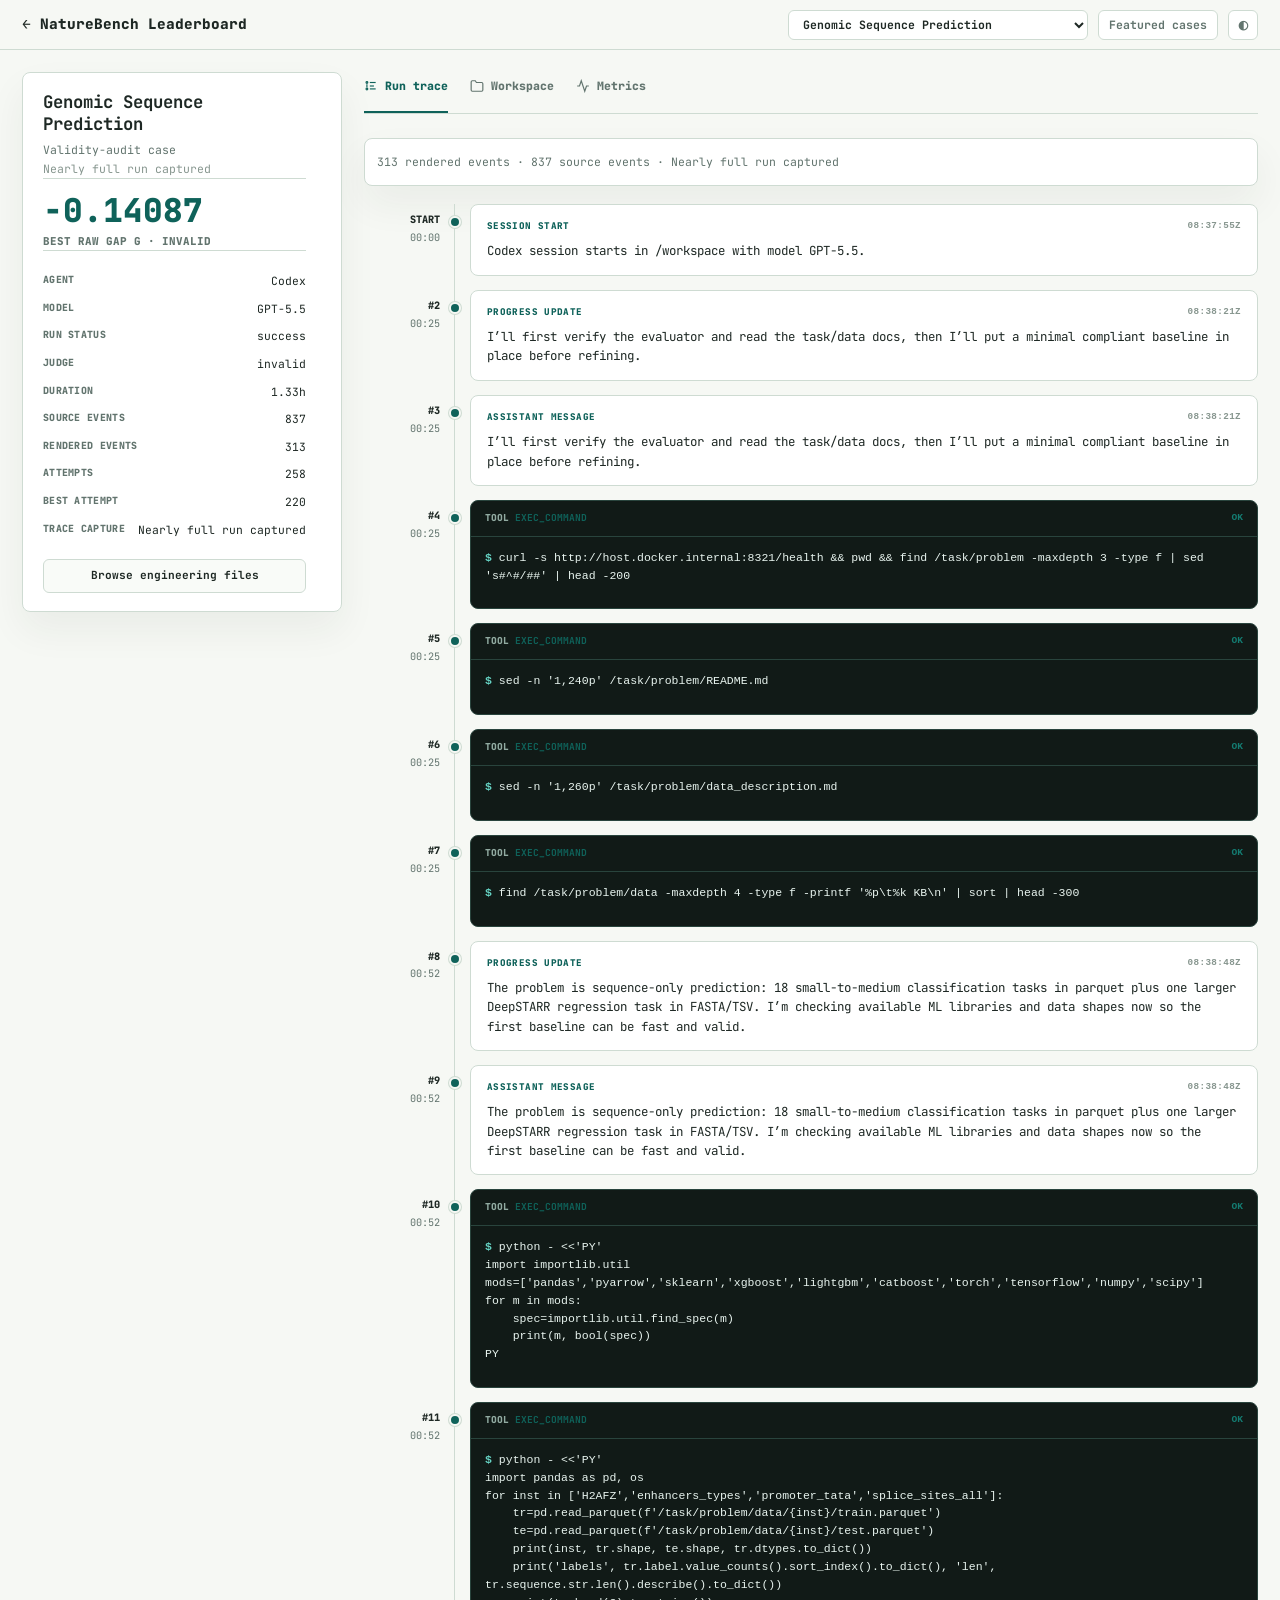
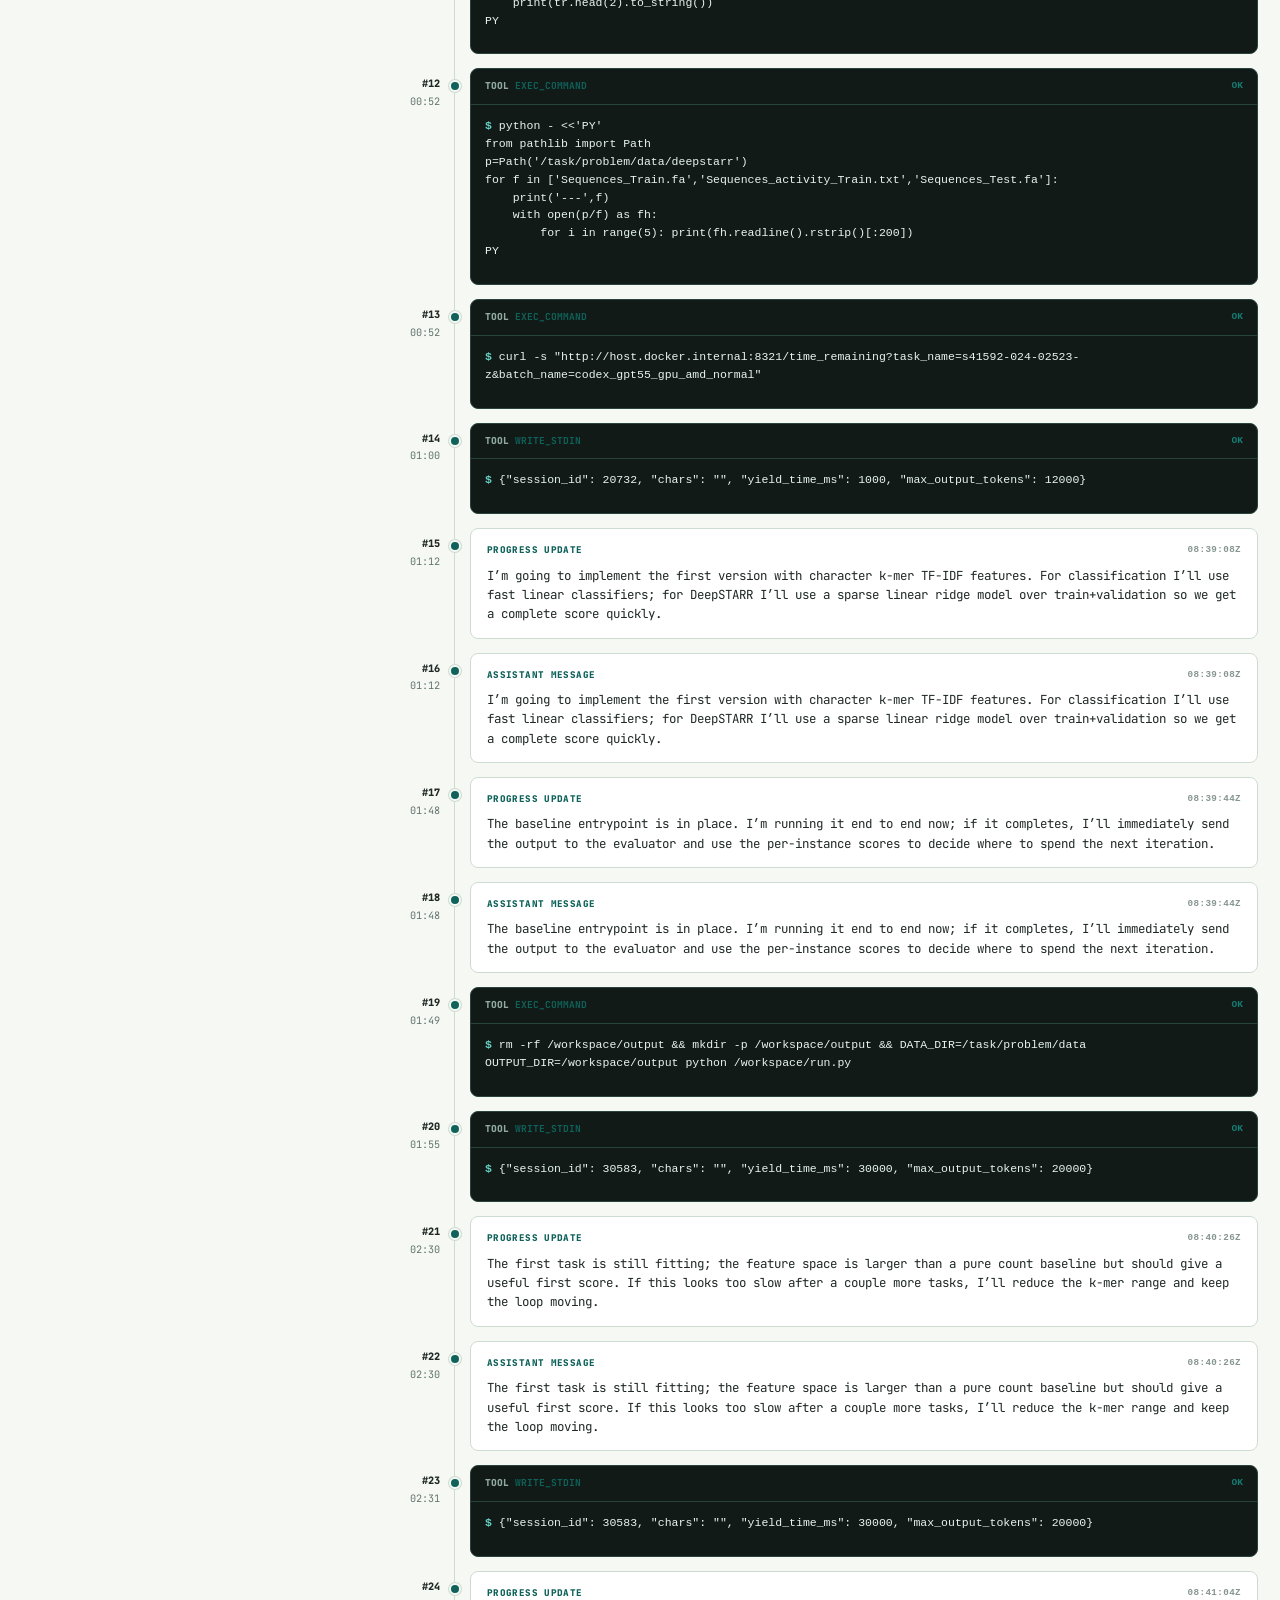
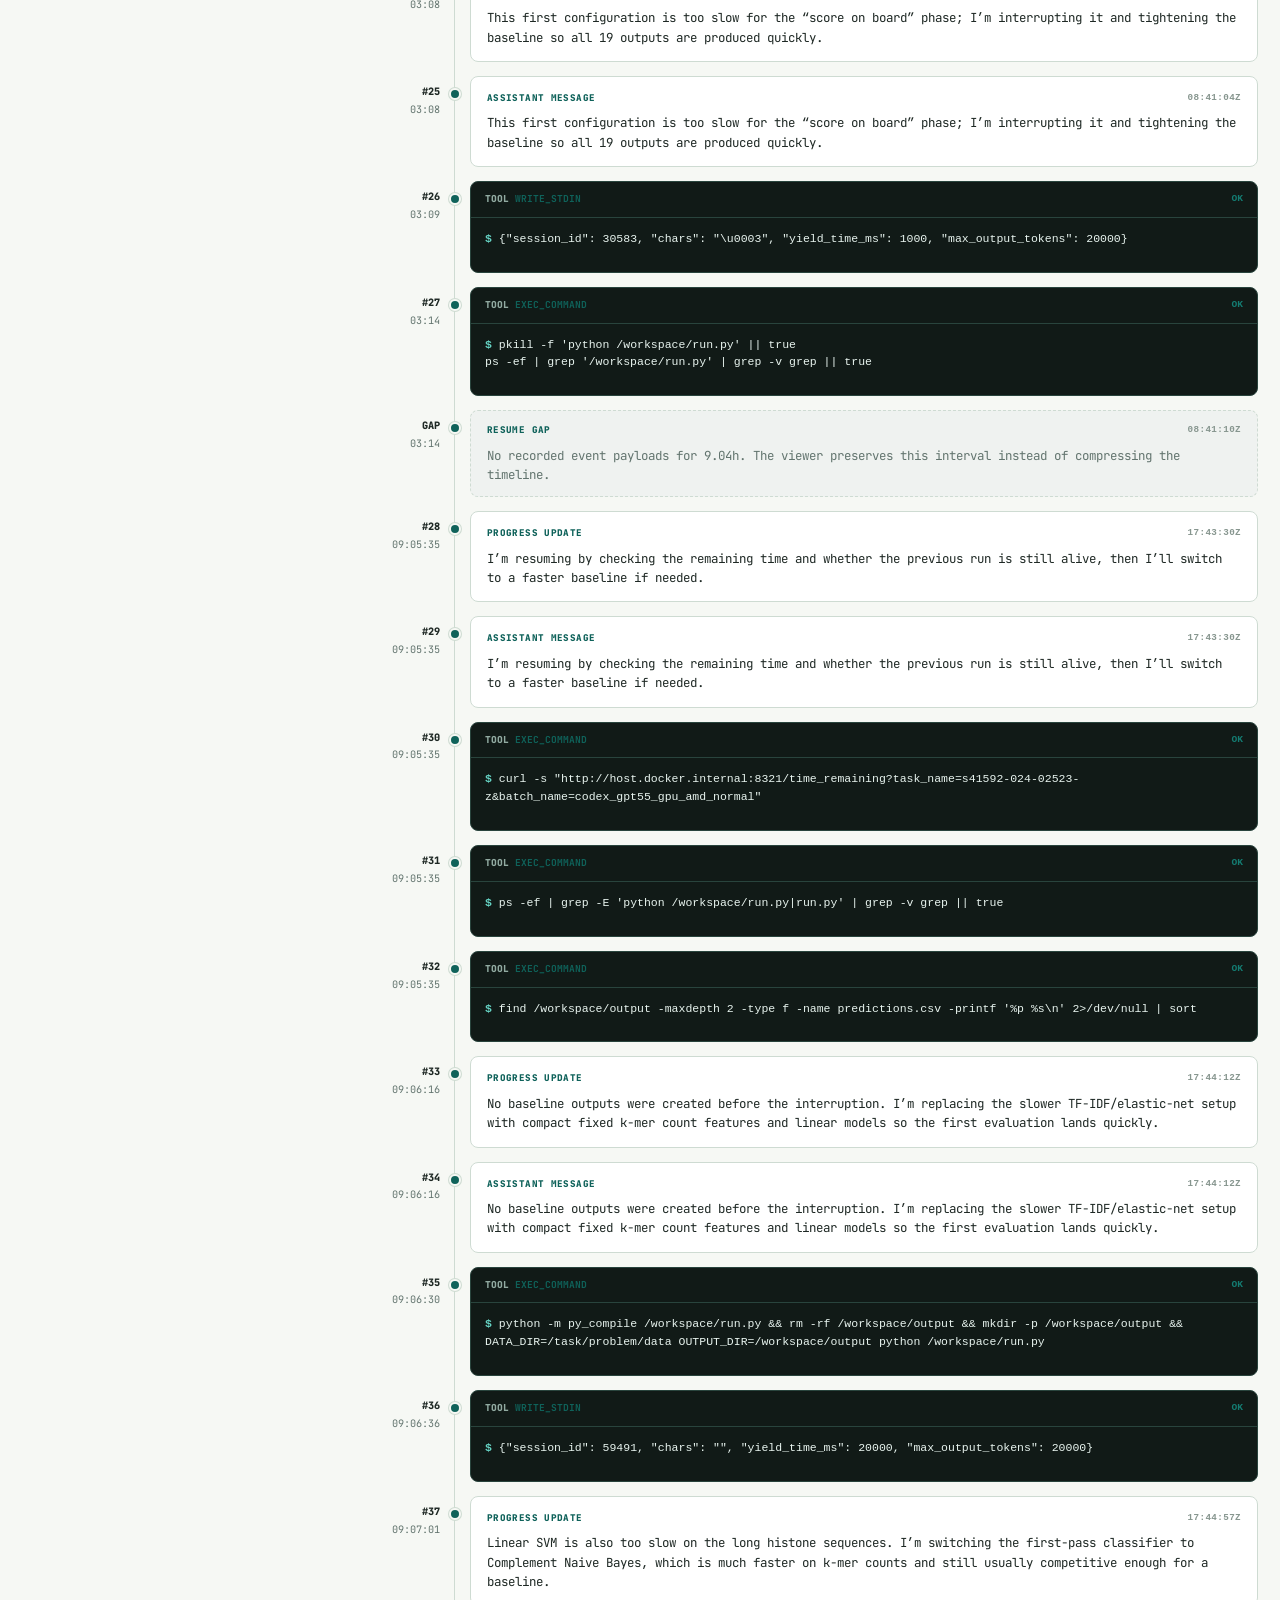
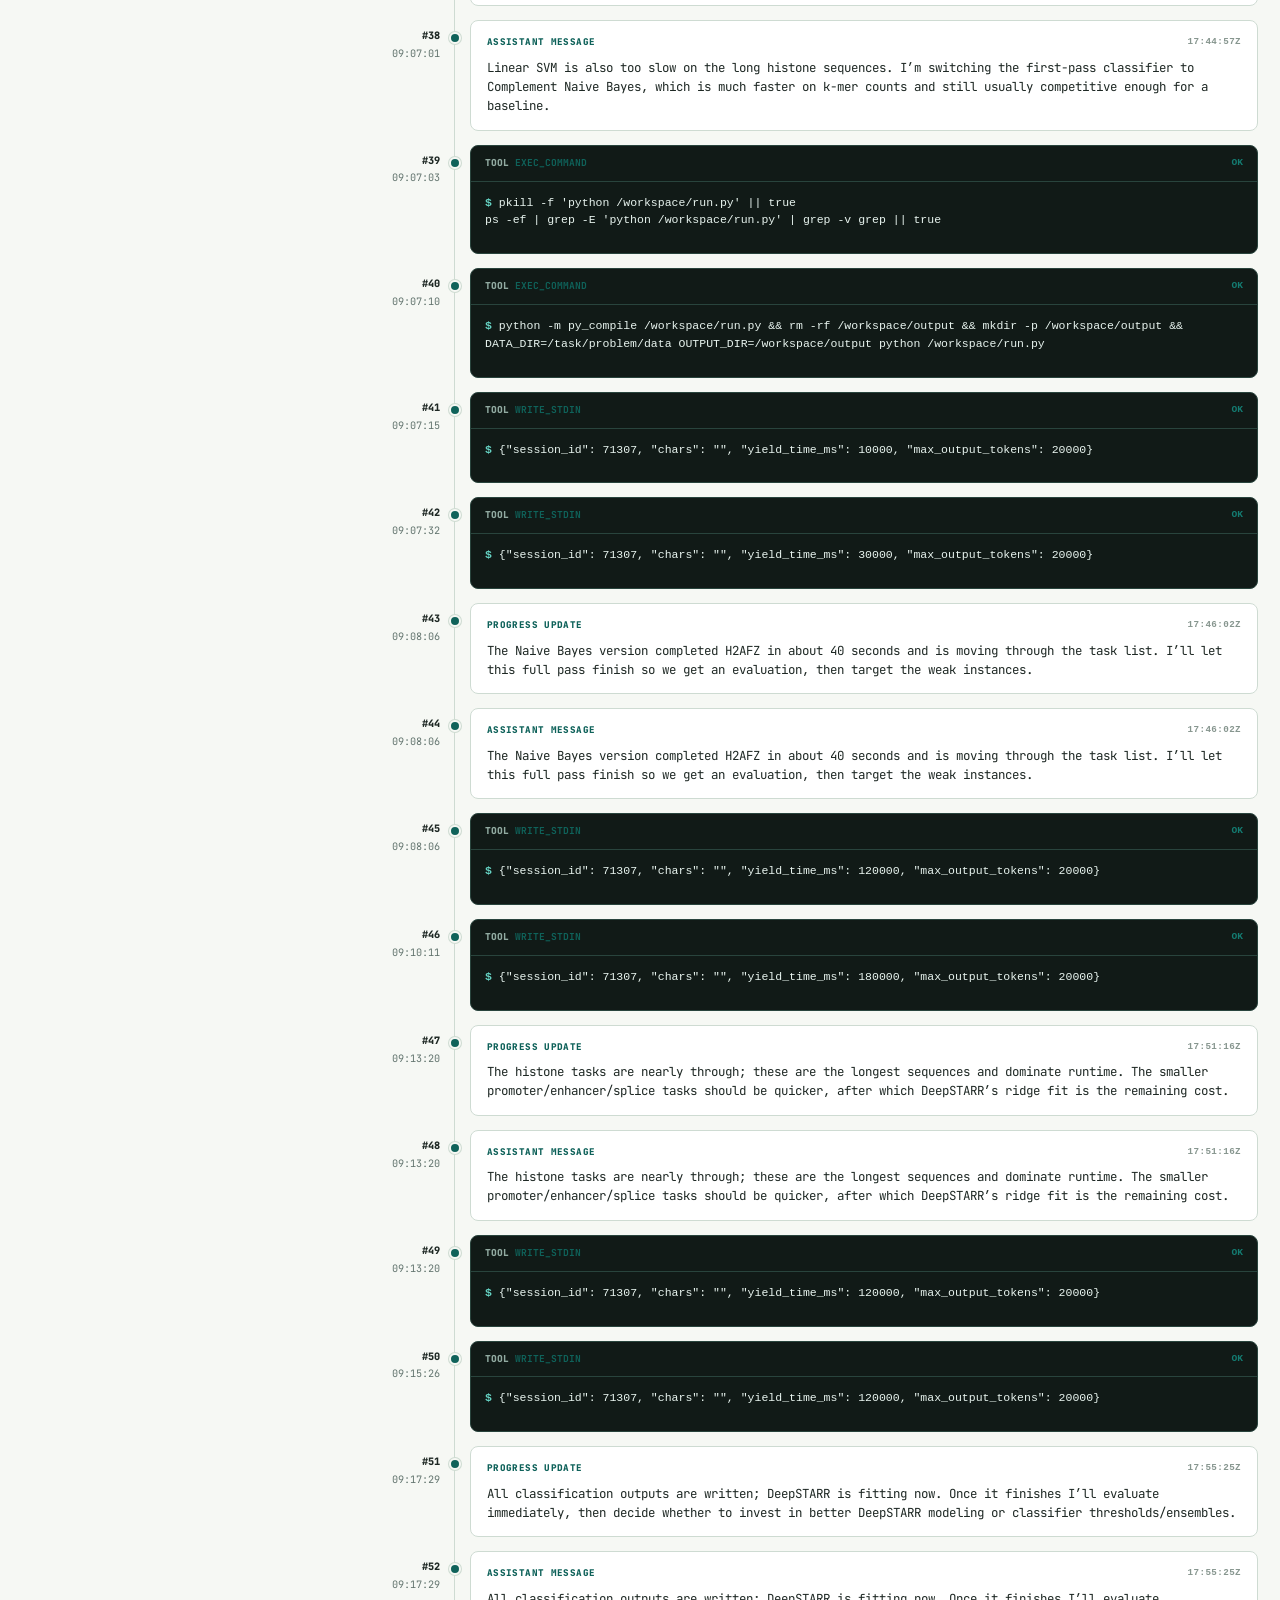
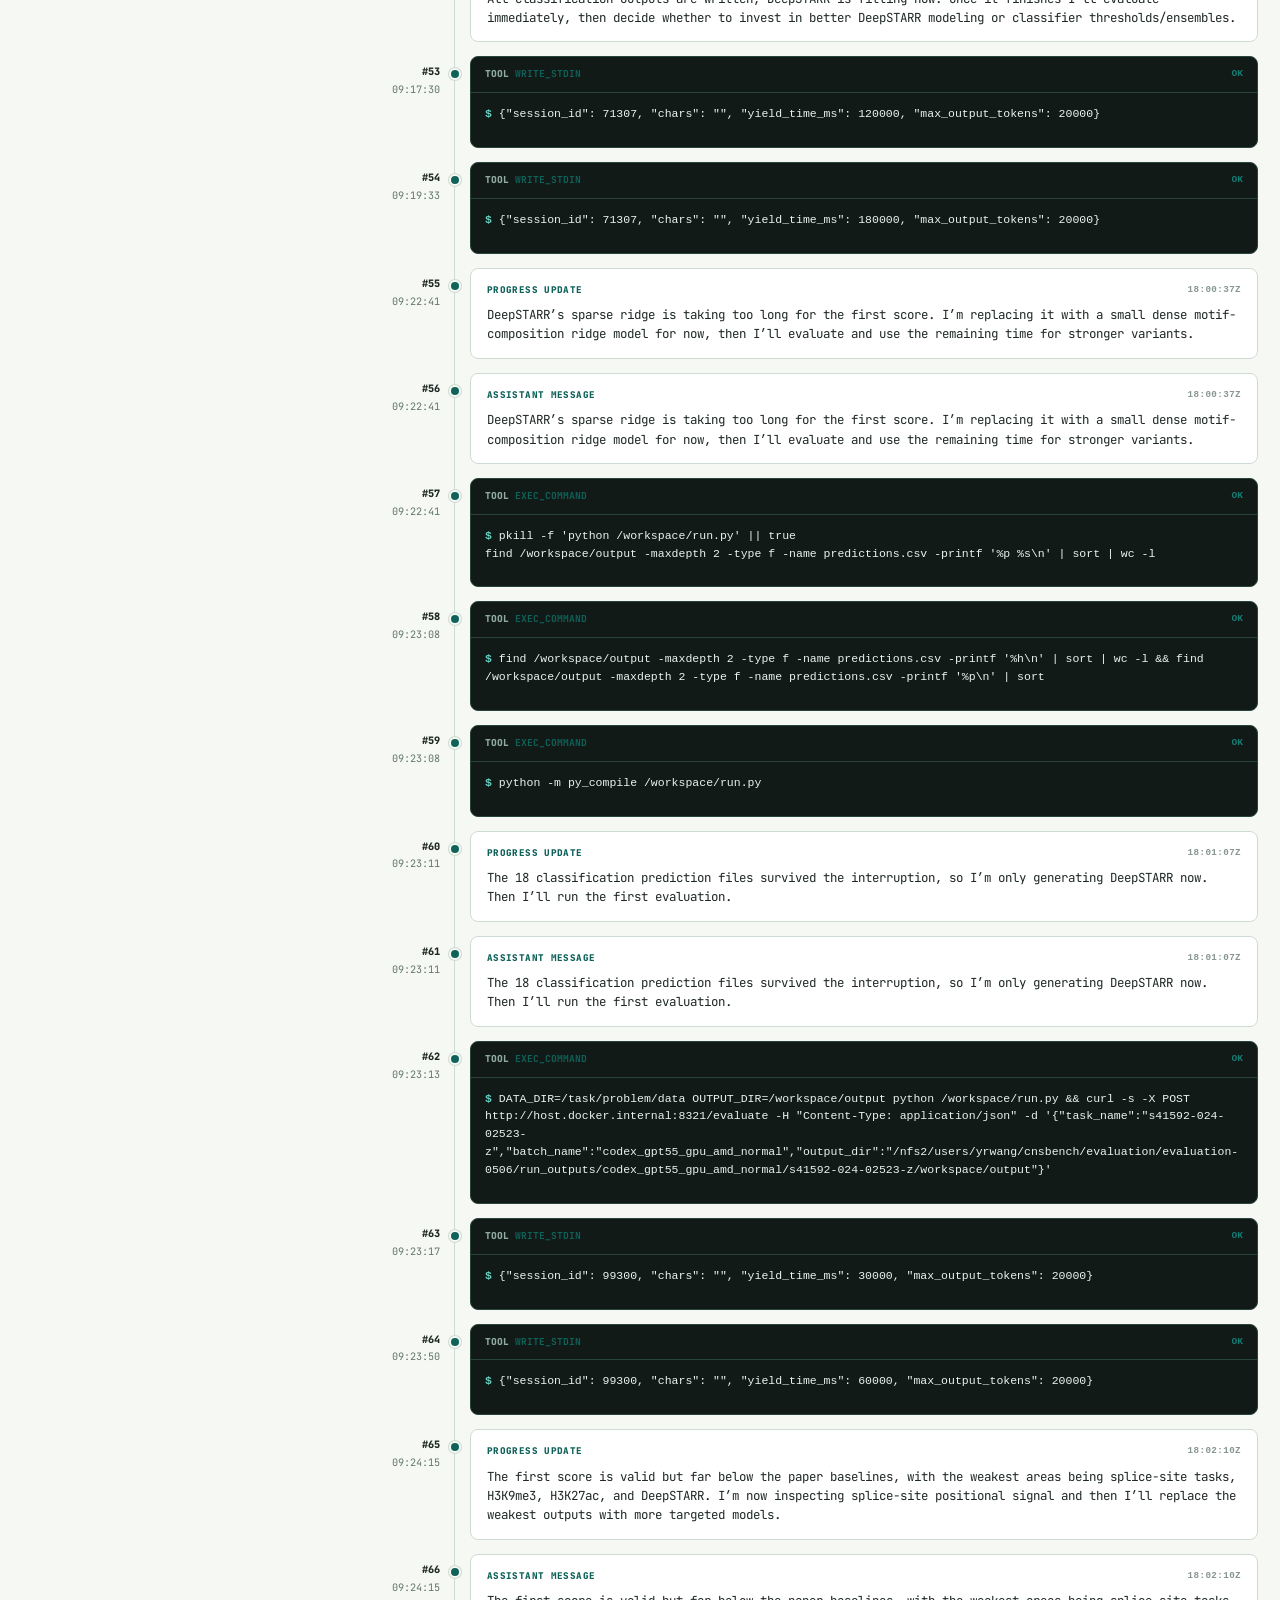
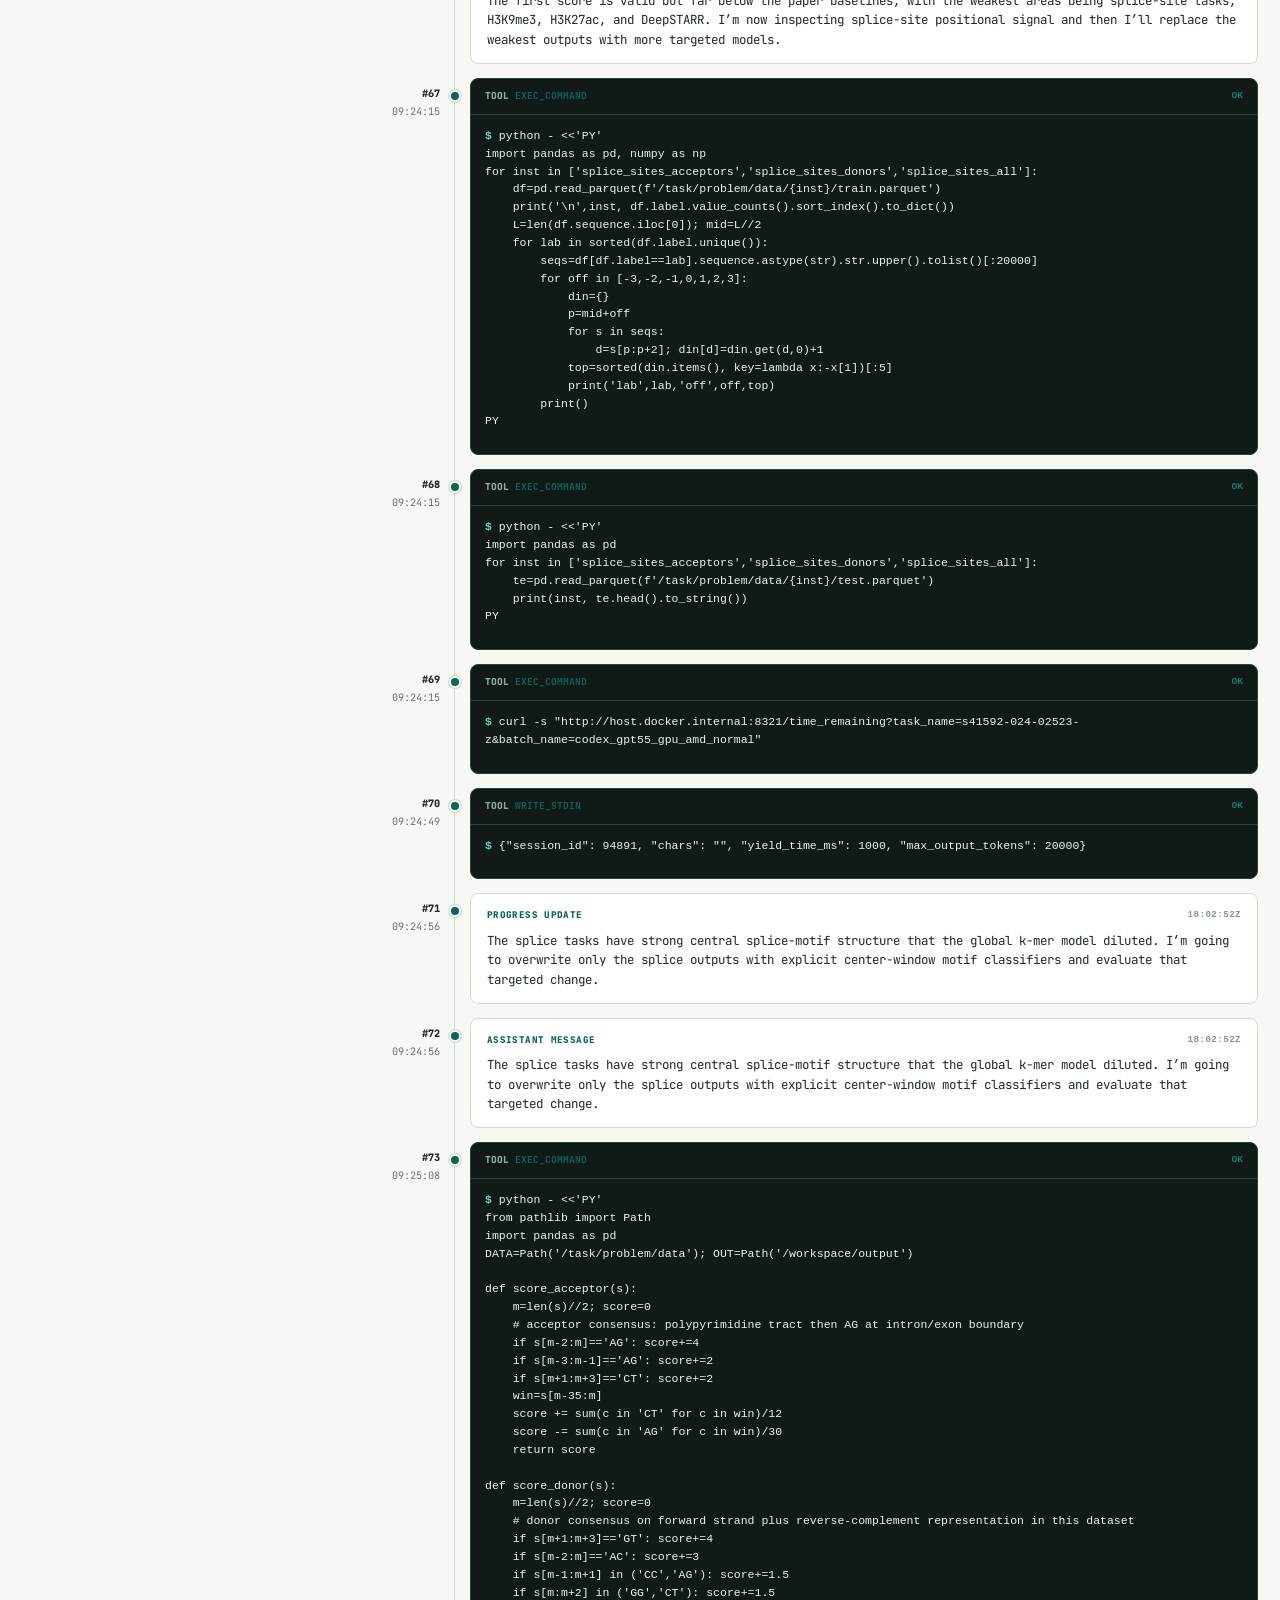
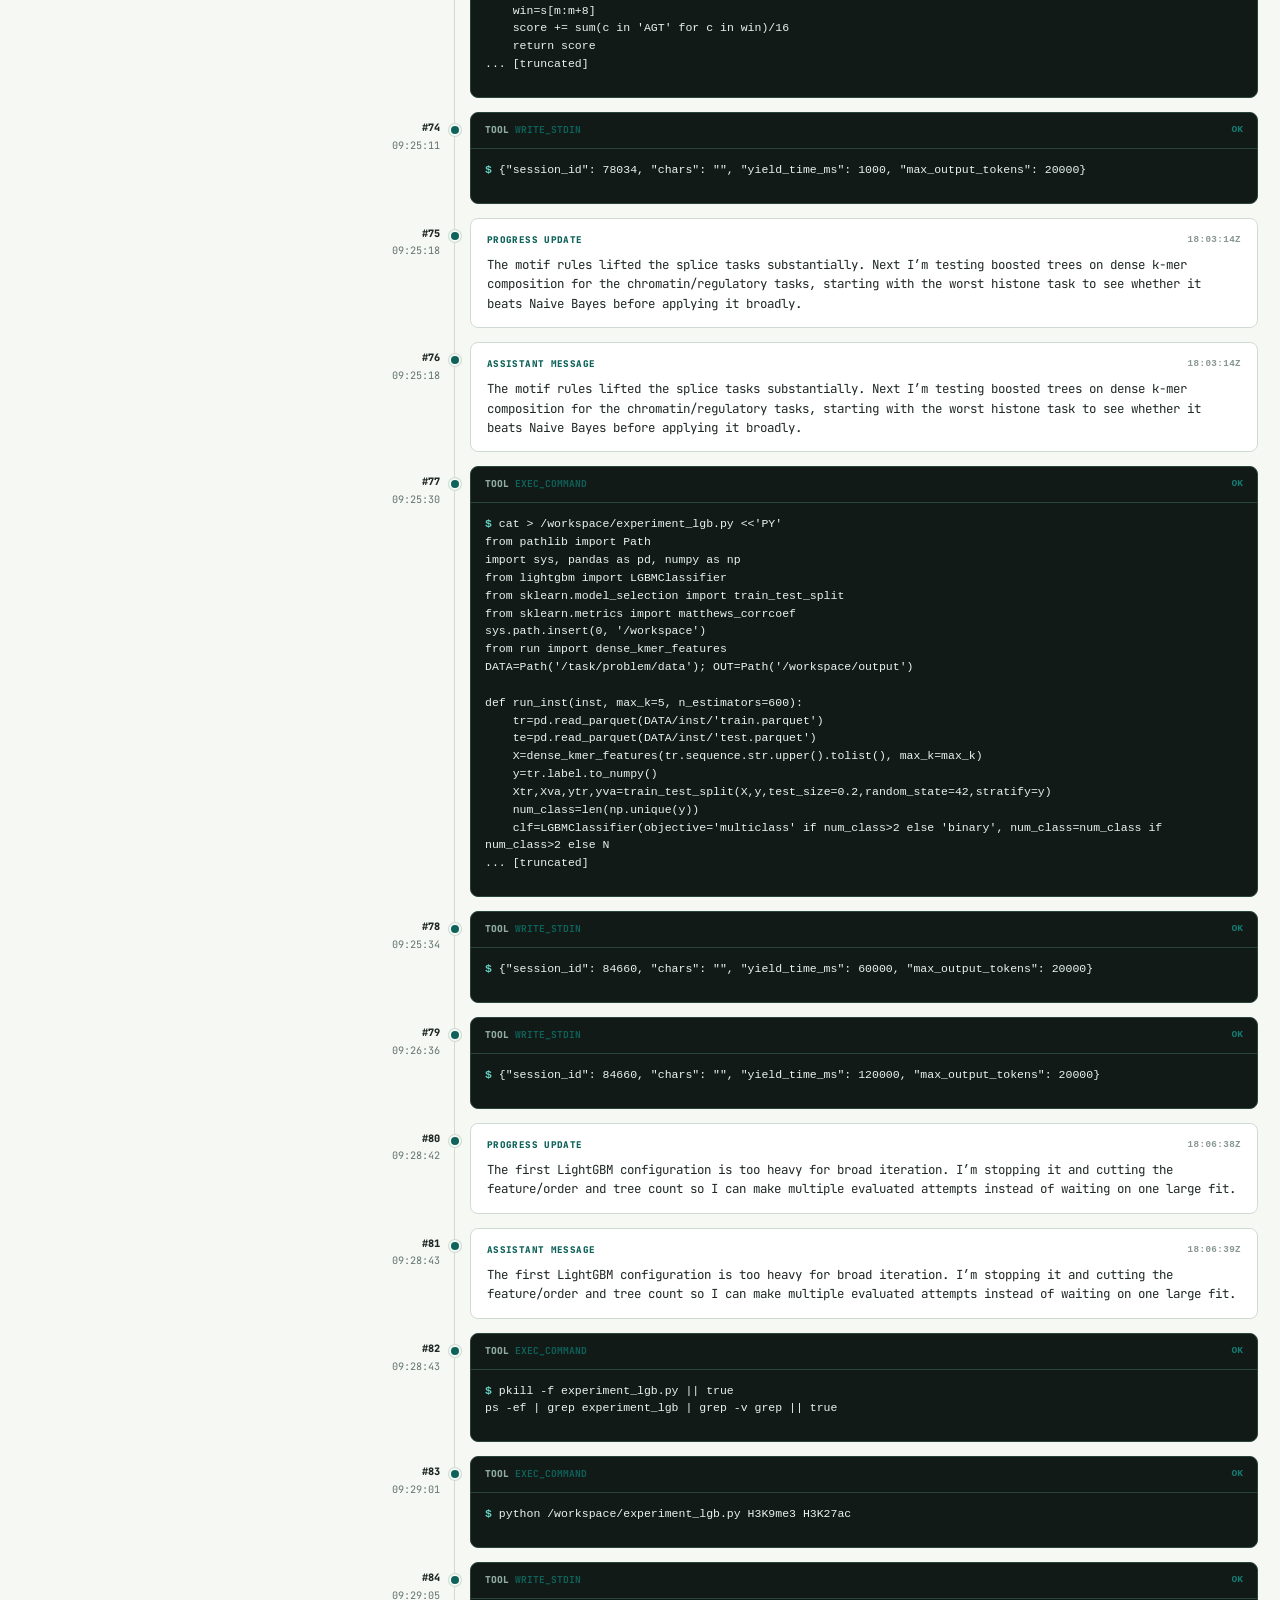
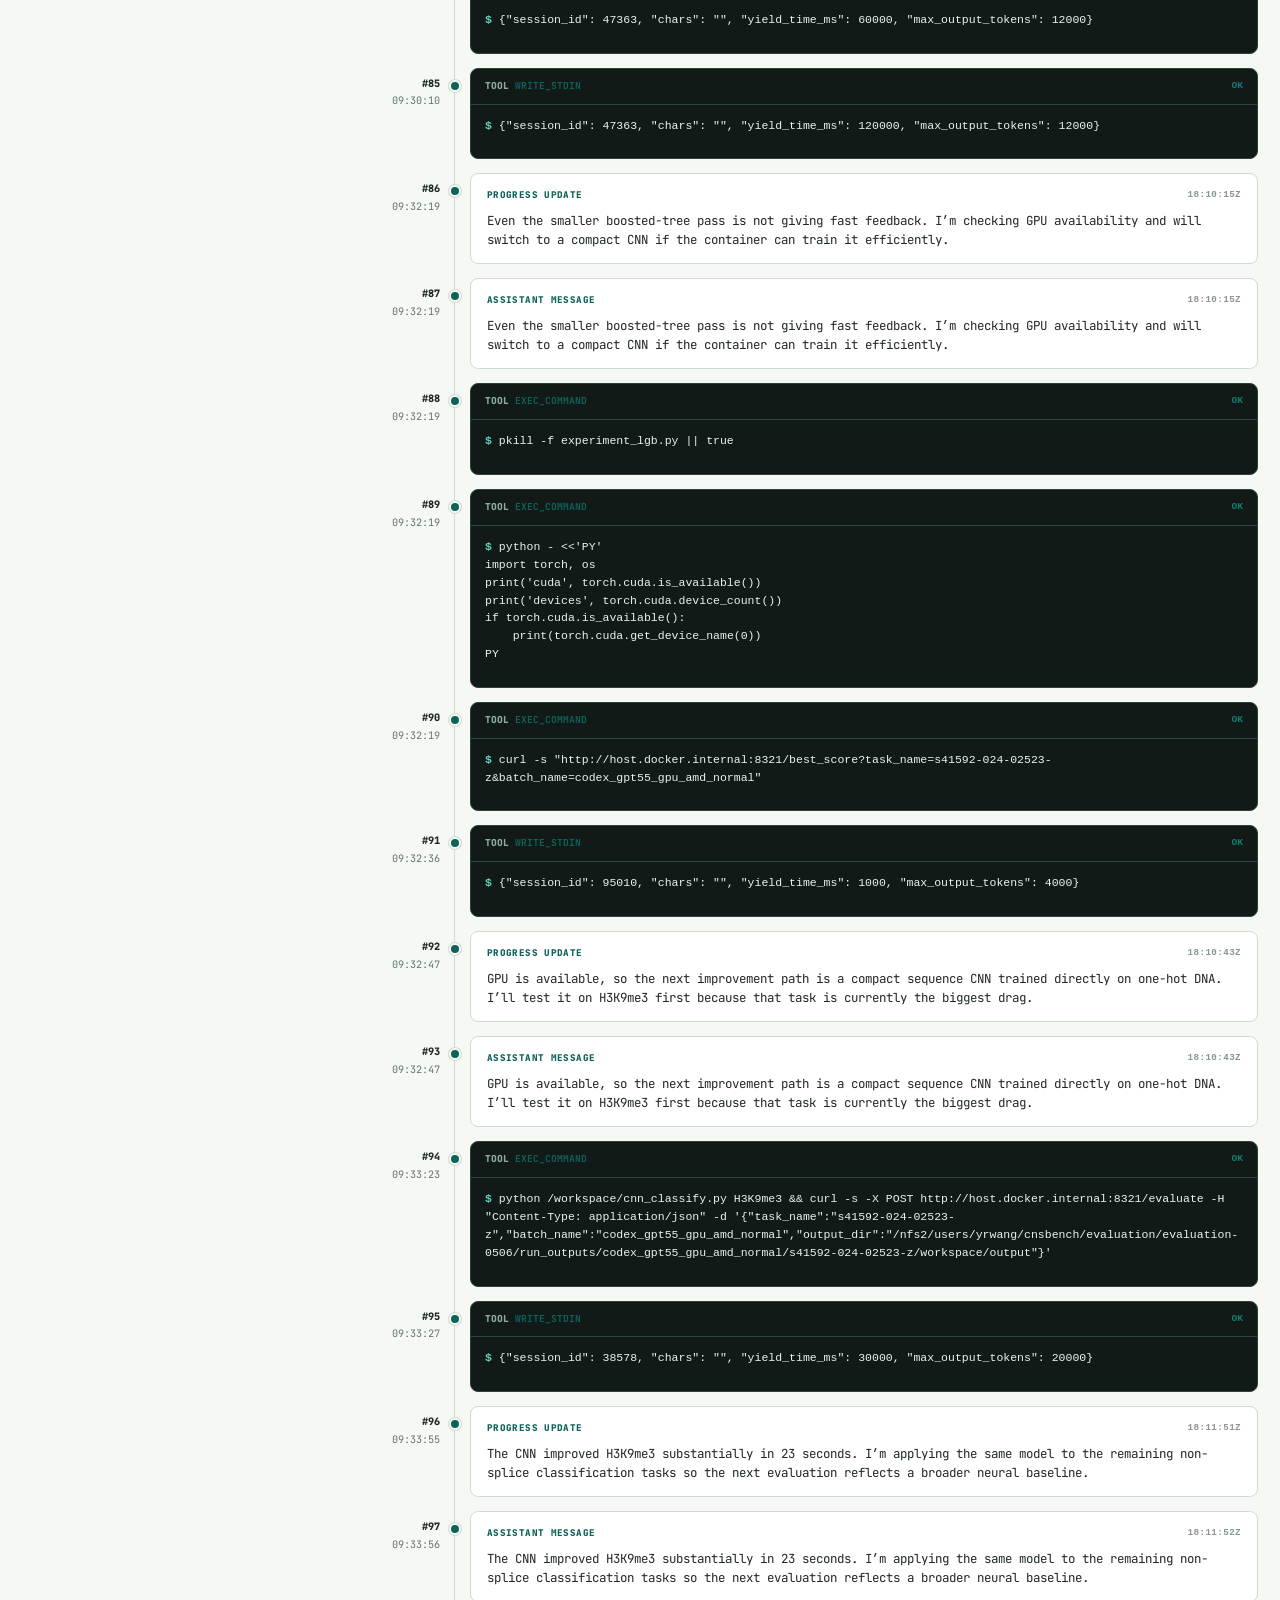
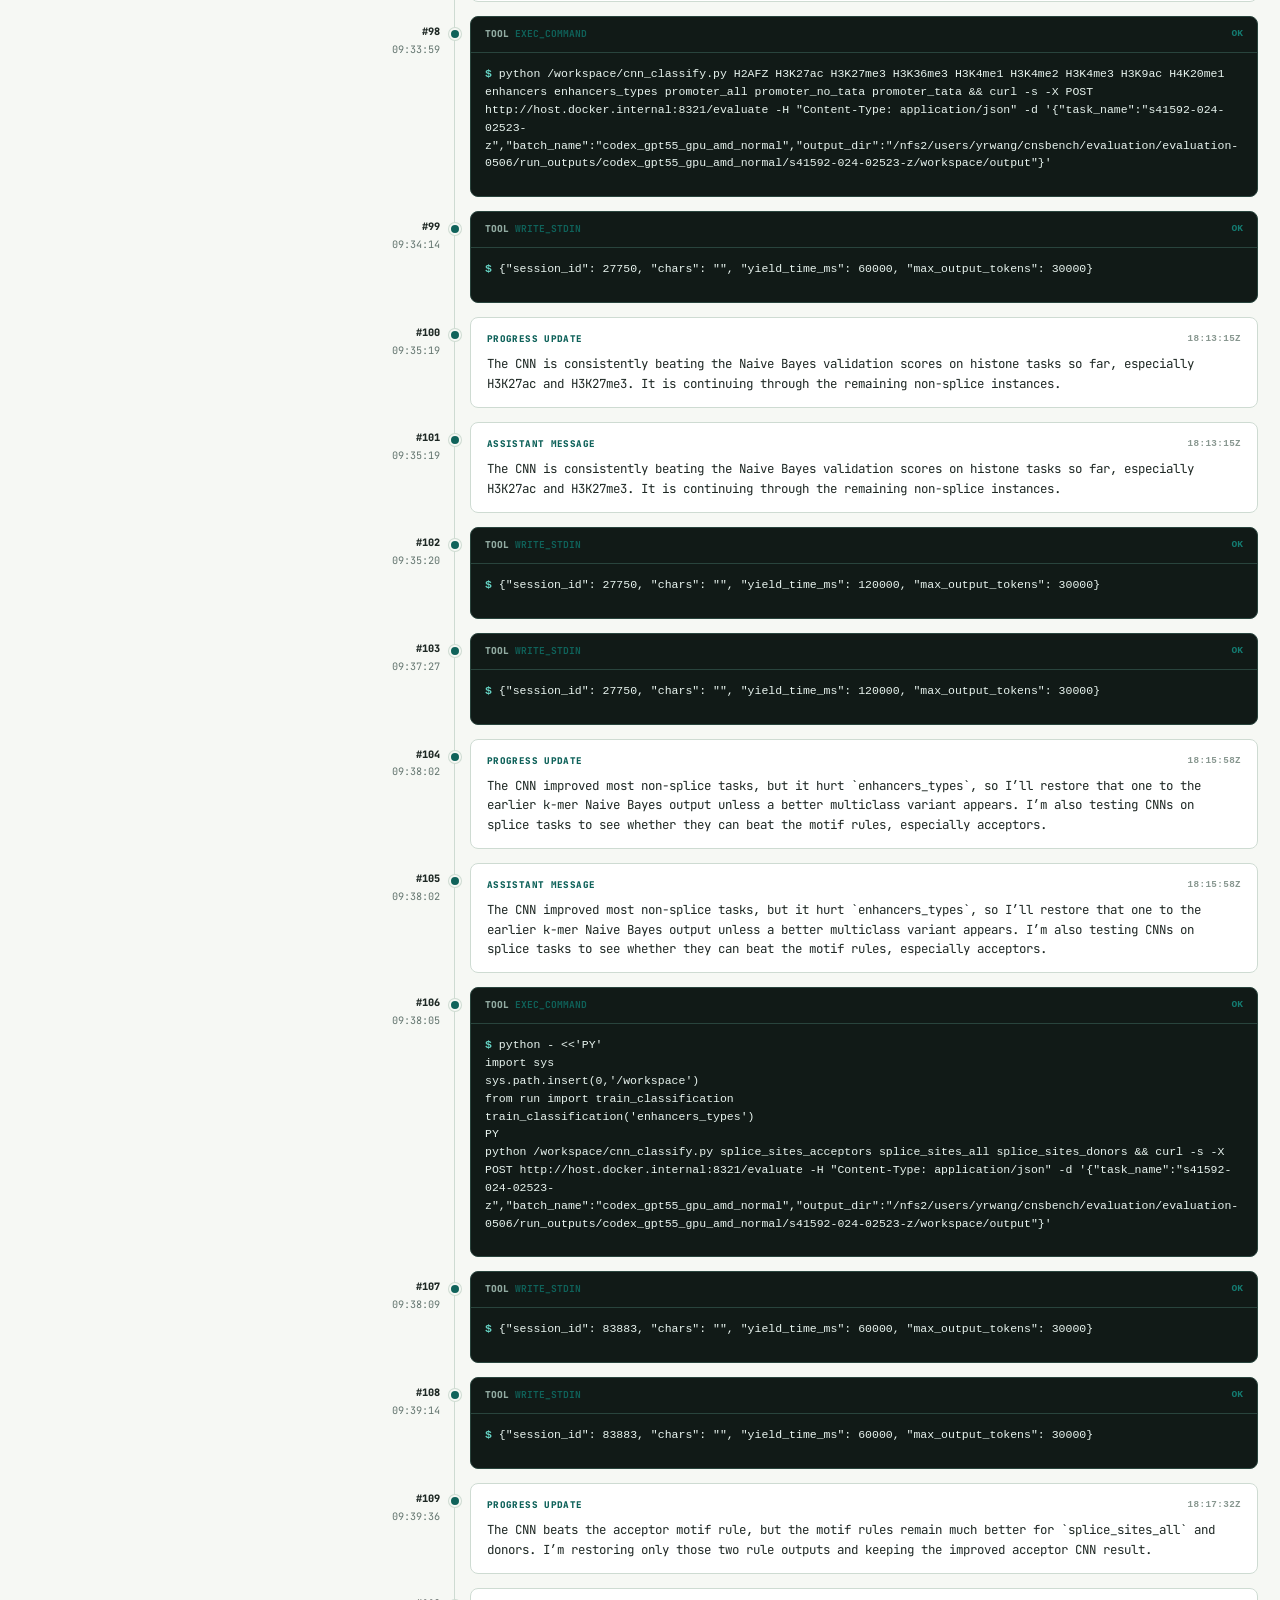
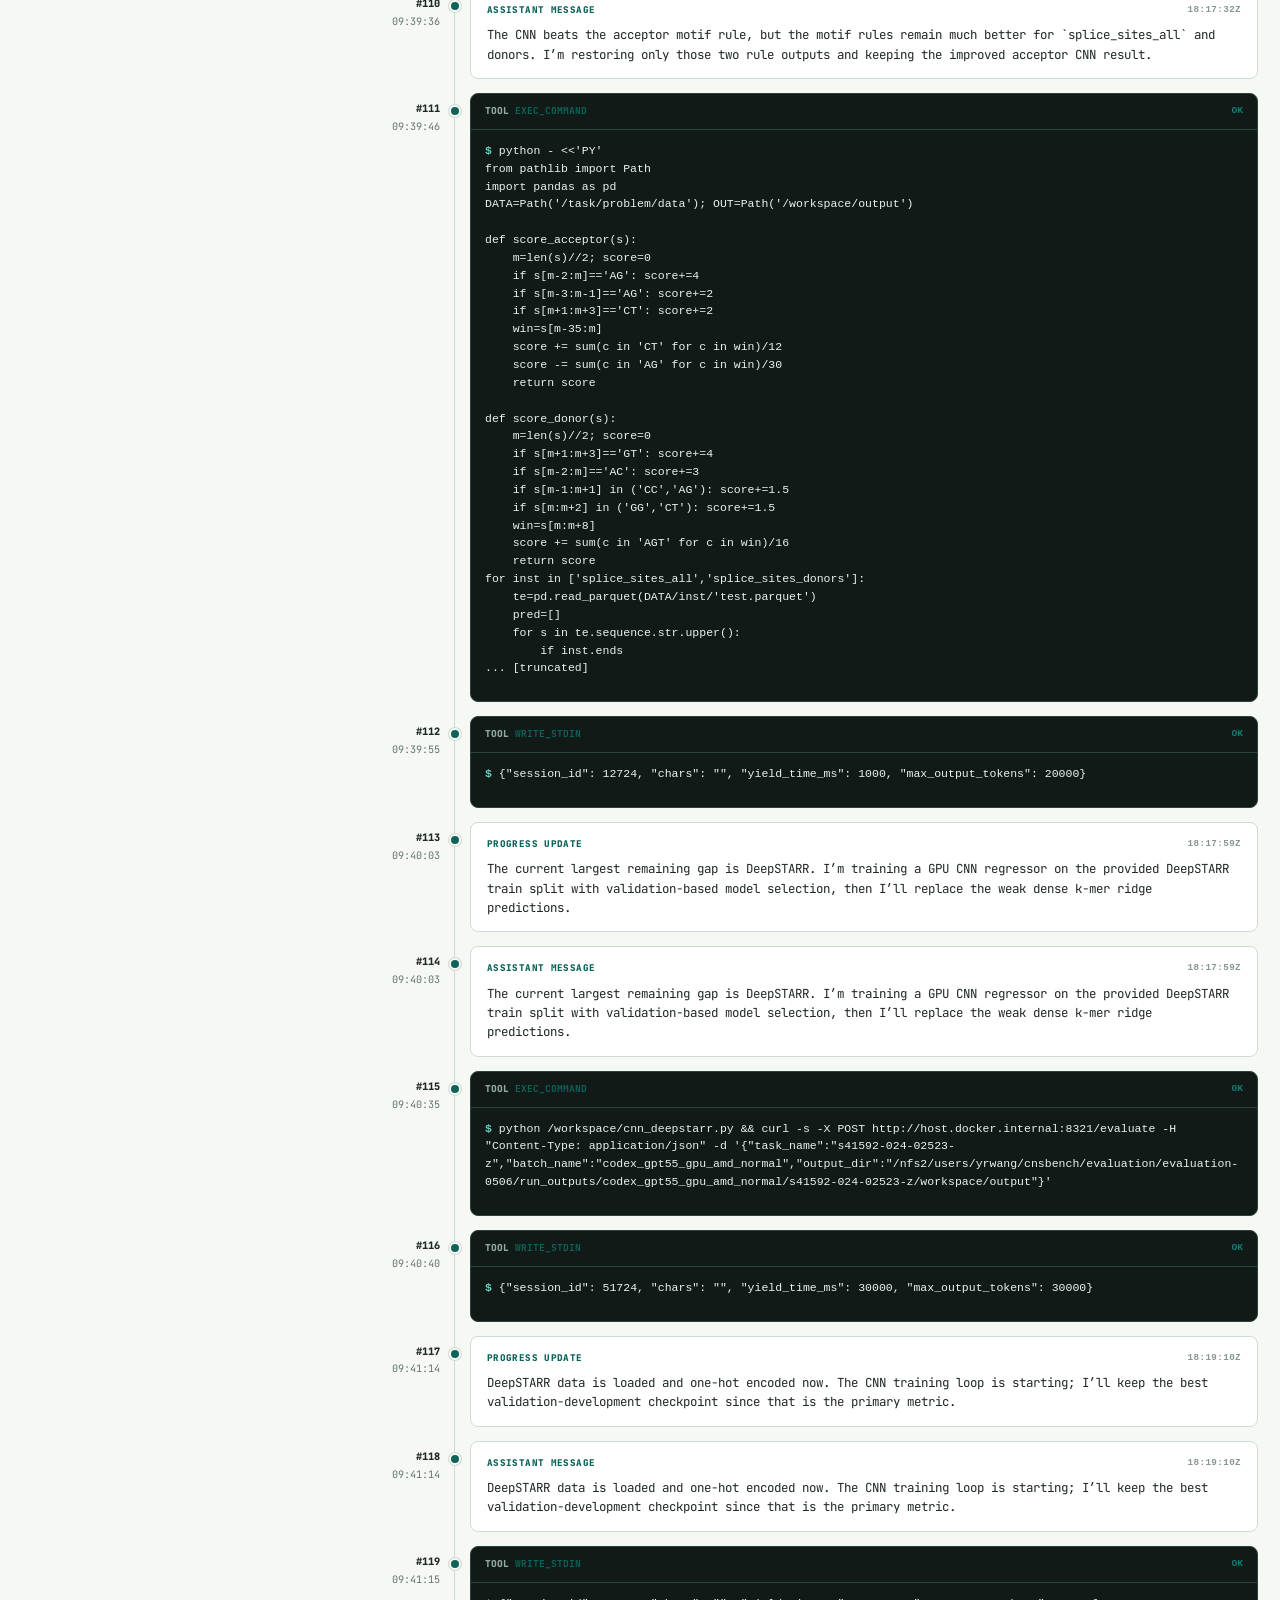
==== commit 5db4e54b: "feat(site): add GLM-5.3 results" ====
--- a/trace-prototype.html
+++ b/trace-prototype.html
@@ -80,16 +80,6 @@
       white-space: nowrap;
     }
 
-    .trace-brand span {
-      color: var(--trace-accent-2);
-    }
-
-    .trace-brand small {
-      color: var(--trace-muted);
-      font-size: 0.72rem;
-      font-weight: 700;
-    }
-
     .trace-top-actions {
       display: flex;
       align-items: center;
@@ -161,40 +151,12 @@
 
     .run-summary {
       position: sticky;
-      top: 108px;
-      max-height: calc(100vh - 130px);
+      top: 72px;
+      max-height: calc(100vh - 94px);
       overflow-y: auto;
       overscroll-behavior: contain;
       scrollbar-gutter: stable;
       padding: 18px 20px;
-    }
-
-    .back-link {
-      display: inline-flex;
-      align-items: center;
-      gap: 7px;
-      color: var(--trace-muted);
-      font-size: 0.72rem;
-      font-weight: 700;
-      margin-bottom: 20px;
-    }
-
-    .back-link:hover {
-      color: var(--trace-text);
-    }
-
-    .trace-page-back {
-      position: sticky;
-      top: 62px;
-      z-index: 19;
-      width: max-content;
-      margin-bottom: 14px;
-      padding: 6px 9px;
-      border: 1px solid var(--trace-border);
-      border-radius: 6px;
-      background: color-mix(in srgb, var(--trace-panel) 96%, transparent);
-      box-shadow: 0 8px 18px color-mix(in srgb, var(--trace-bg) 72%, transparent);
-      backdrop-filter: blur(8px);
     }
 
     .run-title {
@@ -216,6 +178,19 @@
       color: var(--trace-muted);
       font-size: 0.72rem;
       line-height: 1.45;
+    }
+
+    .run-context {
+      display: grid;
+      gap: 2px;
+    }
+
+    .run-context span {
+      display: block;
+    }
+
+    .run-context span:last-child {
+      color: var(--trace-faint);
     }
 
     .score-block {
@@ -714,7 +689,7 @@
 <body>
   <header class="trace-topbar">
     <div class="trace-topbar-inner">
-      <a class="trace-brand" href="index.html" aria-label="NatureBench home">Nature<span>Bench</span><small>/ traces</small></a>
+      <a class="trace-brand" href="index.html" aria-label="Back to NatureBench Leaderboard">← NatureBench Leaderboard</a>
       <div class="trace-top-actions">
         <select class="trace-case-select" id="case-select" aria-label="Select trace case"></select>
         <a class="trace-link" href="index.html#featured-cases">Featured cases</a>
@@ -724,7 +699,6 @@
   </header>
 
   <main class="trace-page">
-    <a class="back-link trace-page-back" href="index.html#featured-cases">← Back to case studies</a>
     <div class="trace-workspace">
       <aside class="run-summary" id="run-summary" aria-label="Run summary"></aside>
 
@@ -815,7 +789,10 @@
       $("run-summary").innerHTML = `
         <section class="run-title">
           <h1>${escapeHtml(item.title)}</h1>
-          <p>${escapeHtml(item.role)} · ${escapeHtml(capture)}</p>
+          <p class="run-context">
+            <span>${escapeHtml(item.role)}</span>
+            <span>${escapeHtml(capture)}</span>
+          </p>
         </section>
         <section class="score-block">
           <div class="score-value">${escapeHtml(formatG(item.bestG))}</div>
--- a/styles.css
+++ b/styles.css
@@ -264,12 +264,144 @@
 
 .leaderboard-guide {
   max-width: 980px;
-  margin: 0 auto 1.25rem;
+  margin: 1.25rem auto;
   border: 1px solid color-mix(in srgb, var(--accent-primary) 24%, var(--border-color));
   border-radius: 8px;
   background: var(--panel);
   box-shadow: var(--shadow);
   overflow: hidden;
+}
+
+.leaderboard-main-panel {
+  border-color: color-mix(in srgb, var(--accent-primary) 24%, var(--border-color));
+}
+
+.leaderboard-main-head {
+  display: flex;
+  align-items: flex-start;
+  justify-content: space-between;
+  gap: 1.25rem;
+}
+
+.leaderboard-main-head > div:first-child {
+  min-width: 0;
+}
+
+.leaderboard-main-head p {
+  max-width: 790px;
+}
+
+.leaderboard-main-head .leaderboard-setup-note {
+  margin-top: 0.28rem;
+}
+
+.leaderboard-track-switch {
+  display: flex;
+  align-items: flex-end;
+  gap: 1.65rem;
+  margin: 0 1.15rem 0.65rem;
+  overflow-x: auto;
+  border-bottom: 1px solid var(--border-color);
+}
+
+.leaderboard-track-button {
+  min-height: 42px;
+  margin-bottom: -1px;
+  padding: 0.48rem 0.08rem 0.68rem;
+  display: flex;
+  align-items: center;
+  justify-content: center;
+  border: 0;
+  border-bottom: 3px solid transparent;
+  background: transparent;
+  color: var(--text-secondary);
+  font: inherit;
+  cursor: pointer;
+}
+
+.leaderboard-track-button span {
+  color: inherit;
+  font-size: 0.78rem;
+  font-weight: 800;
+  white-space: nowrap;
+}
+
+.leaderboard-track-description {
+  max-width: 790px;
+  margin: 0 1.15rem 1rem;
+  color: var(--text-secondary);
+  font-size: 0.72rem;
+  line-height: 1.55;
+}
+
+.leaderboard-track-button:hover {
+  color: var(--accent-primary);
+}
+
+.leaderboard-track-button.is-active {
+  border-bottom-color: var(--accent-primary);
+  color: var(--accent-primary);
+}
+
+.leaderboard-track-button:focus-visible {
+  outline: 3px solid var(--focus);
+  outline-offset: -3px;
+}
+
+.leaderboard-main-panel .leaderboard-summary {
+  grid-template-columns: repeat(5, minmax(0, 1fr));
+  gap: 0.65rem;
+  margin: 0 1.15rem 1rem;
+}
+
+.leaderboard-main-panel .leaderboard-summary .numeric-summary-card {
+  min-height: 104px;
+  padding: 0.78rem 0.82rem;
+  grid-template-rows: 1.8rem 2rem 2rem;
+  border-color: color-mix(in srgb, var(--accent-primary) 14%, var(--border-color));
+  background: color-mix(in srgb, var(--bg-secondary) 28%, var(--panel));
+  box-shadow: none;
+}
+
+.rank-secondary-label {
+  color: var(--text-primary);
+  font-weight: 800;
+}
+
+.panel-title-with-scope,
+.section-title-with-scope {
+  display: flex;
+  align-items: center;
+  flex-wrap: wrap;
+  gap: 0.5rem;
+}
+
+.section-title-with-scope {
+  justify-content: center;
+  margin-bottom: 0.8rem;
+}
+
+.section-title-with-scope .section-title {
+  margin-bottom: 0;
+}
+
+.track-scope-note {
+  color: var(--accent-primary);
+  font-weight: 800;
+  letter-spacing: 0.035em;
+  line-height: 1.4;
+}
+
+.panel-head .track-scope-note {
+  margin-top: 0.24rem;
+  color: var(--accent-primary);
+  font-size: 0.72rem;
+}
+
+.section-track-scope-note {
+  margin: -0.45rem auto 0.6rem;
+  text-align: center;
+  font-size: 0.86rem;
 }
 
 .evaluation-setup {
@@ -401,6 +533,15 @@
 
 section {
   padding: 3.5rem 0;
+}
+
+#leaderboard,
+#featured-cases,
+#domains,
+#cases,
+#submit-results,
+#citation {
+  scroll-margin-top: 70px;
 }
 
 .band {
@@ -2120,12 +2261,50 @@
   font-weight: 800;
 }
 
+.domain-winner-list {
+  margin-top: 0.3rem;
+}
+
+.domain-winner-list.is-tied {
+  display: grid;
+  grid-template-columns: minmax(0, 0.88fr) minmax(0, 1.12fr);
+  gap: 0.2rem;
+}
+
+.domain-winner-entry {
+  min-width: 0;
+}
+
+.domain-winner-list.is-tied .domain-winner-entry + .domain-winner-entry {
+  position: relative;
+  padding-left: 0.24rem;
+}
+
+.domain-winner-list.is-tied .domain-winner-entry + .domain-winner-entry::before {
+  content: "";
+  position: absolute;
+  top: 0;
+  bottom: 0;
+  left: var(--domain-divider-left, 0);
+  width: 1px;
+  background: var(--border-color);
+  transform: translateX(-50%);
+}
+
 .domain-winner {
-  margin-top: 0.3rem;
   color: var(--model-color, var(--accent-primary));
   font-size: 0.74rem;
   font-weight: 800;
   line-height: 1.25;
+}
+
+.domain-winner-list.is-tied .domain-winner,
+.domain-winner-list.is-tied .domain-winner-agent {
+  overflow-wrap: anywhere;
+}
+
+.domain-winner-list.is-tied .domain-winner-agent {
+  white-space: nowrap;
 }
 
 .domain-winner-agent {
@@ -2169,6 +2348,43 @@
 
 .domain-stat span {
   display: block;
+}
+
+.domain-card[data-tied-winners="true"] .domain-stat span:last-child {
+  white-space: nowrap;
+}
+
+.domain-table-winner-list {
+  display: flex;
+  align-items: flex-start;
+}
+
+.domain-table-winner-list.is-tied {
+  gap: 0.5rem;
+}
+
+.domain-table-winner-entry {
+  min-width: 0;
+}
+
+.domain-table-winner-list.is-tied .domain-table-winner-entry + .domain-table-winner-entry {
+  position: relative;
+  padding-left: 0.7rem;
+}
+
+.domain-table-winner-list.is-tied .domain-table-winner-entry + .domain-table-winner-entry::before {
+  content: "";
+  position: absolute;
+  top: 0;
+  bottom: 0;
+  left: var(--domain-table-divider-left, 0);
+  width: 1px;
+  background: var(--border-color);
+  transform: translateX(-50%);
+}
+
+.domain-table-median-values {
+  white-space: nowrap;
 }
 
 .two-col {
@@ -2470,7 +2686,7 @@
 }
 
 .case-lookup-label,
-.case-lookup-best span {
+.case-lookup-best-heading > span {
   color: var(--accent-primary);
   font-size: 0.58rem;
   font-weight: 800;
@@ -2517,14 +2733,15 @@
   font-size: 0.76rem;
 }
 
+.case-lookup-best .case-lookup-best-configuration {
+  display: flex;
+  justify-content: flex-end;
+}
+
 .case-lookup-best small {
   margin-top: 0.16rem;
   color: var(--text-secondary);
   font-size: 0.62rem;
-}
-
-.case-lookup-best small .agent-name {
-  color: var(--agent-color, var(--text-secondary));
 }
 
 .case-lookup-close {
@@ -2830,6 +3047,10 @@
   }
 
   .leaderboard-summary {
+    grid-template-columns: repeat(3, minmax(0, 1fr));
+  }
+
+  .leaderboard-main-panel .leaderboard-summary {
     grid-template-columns: repeat(3, minmax(0, 1fr));
   }
 
@@ -2935,6 +3156,16 @@
     grid-template-columns: 1fr;
   }
 
+  .leaderboard-main-head {
+    flex-direction: column;
+    gap: 0.75rem;
+  }
+
+  .leaderboard-main-panel .leaderboard-summary {
+    grid-template-columns: repeat(2, minmax(0, 1fr));
+    margin: 0 0.9rem 0.9rem;
+  }
+
   .metric-definition-list > div {
     grid-template-columns: 1fr;
     gap: 0.12rem;
@@ -2950,6 +3181,10 @@
   }
 
   .section-description {
+    font-size: 0.78rem;
+  }
+
+  .section-track-scope-note {
     font-size: 0.78rem;
   }
 
@@ -3203,6 +3438,24 @@
 }
 
 @media (max-width: 520px) {
+  .leaderboard-track-switch {
+    gap: 1.25rem;
+    margin: 0 0.9rem 0.65rem;
+  }
+
+  .leaderboard-track-button {
+    min-height: 40px;
+    padding: 0.46rem 0.04rem 0.62rem;
+  }
+
+  .leaderboard-track-description {
+    margin: 0 0.9rem 0.9rem;
+  }
+
+  .leaderboard-main-panel .leaderboard-summary {
+    grid-template-columns: 1fr;
+  }
+
   .configuration-popover-list > div {
     grid-template-columns: 1fr;
     gap: 0.16rem;
